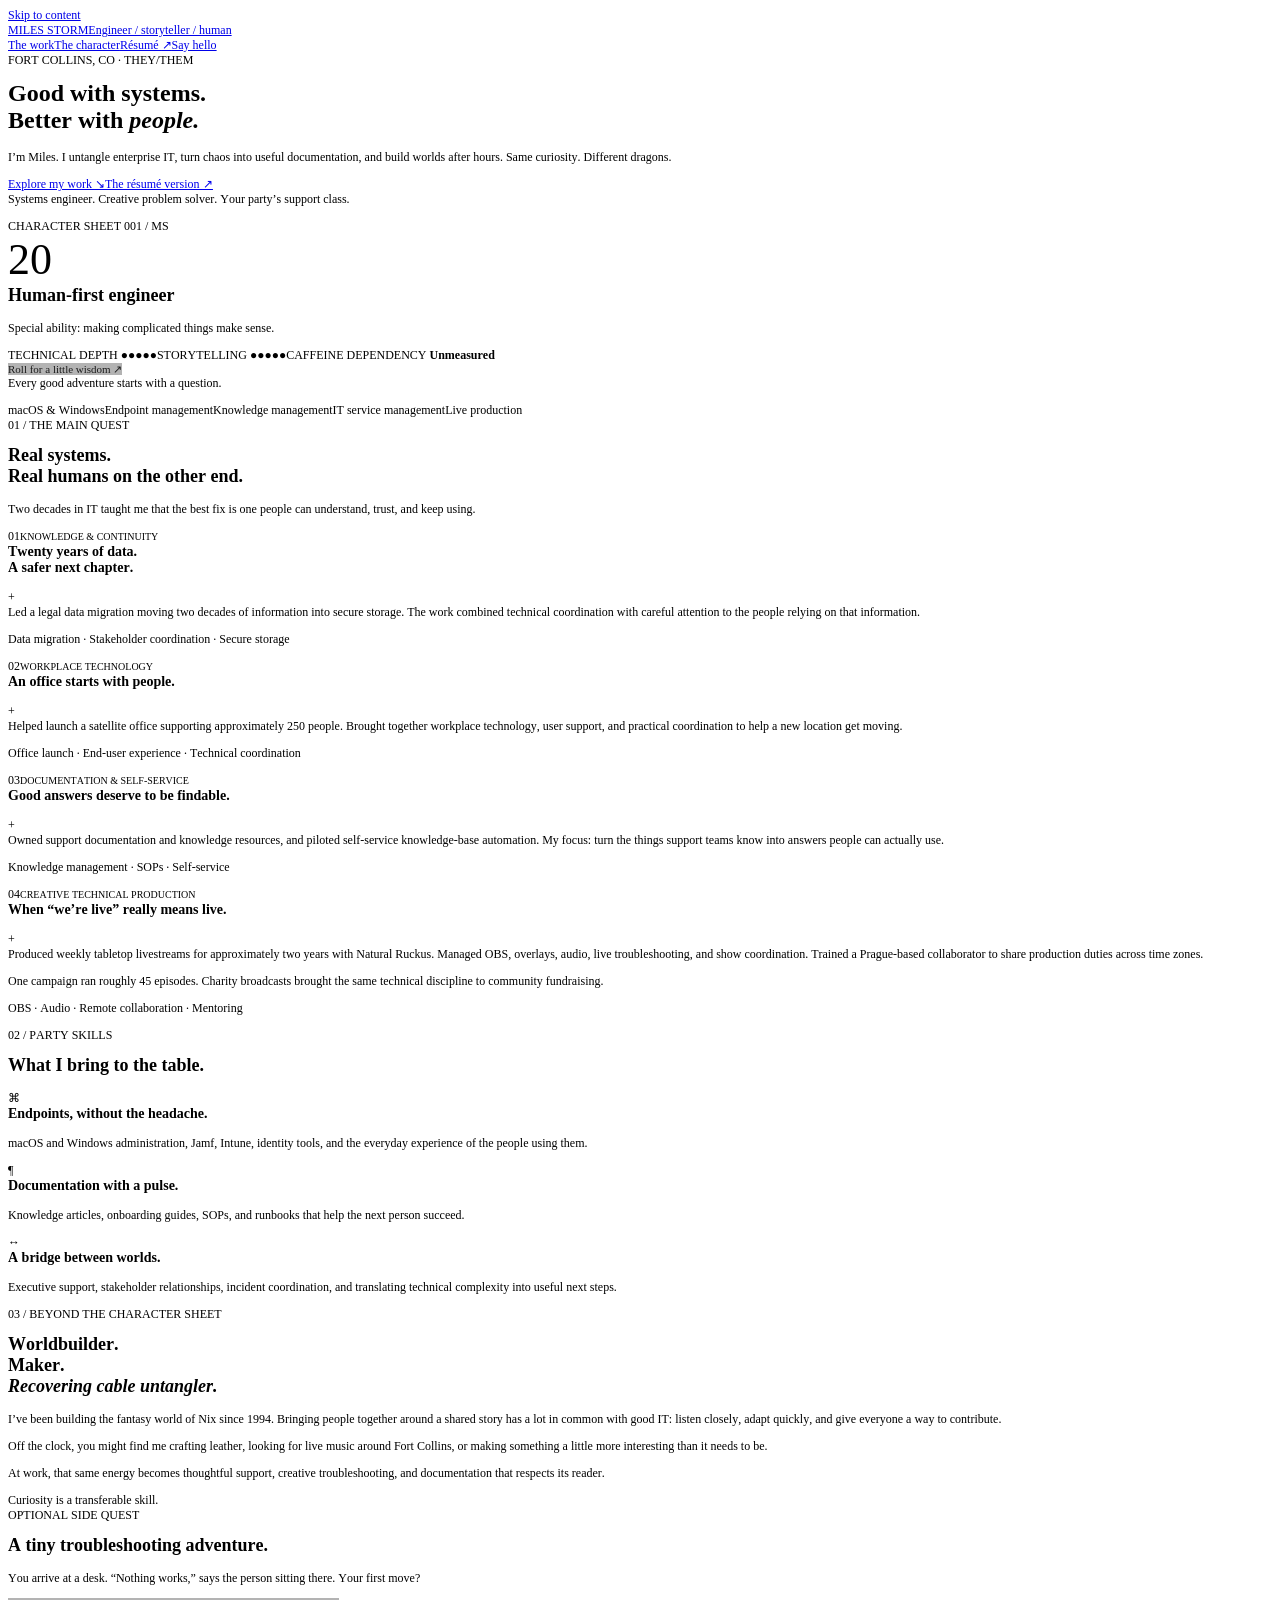
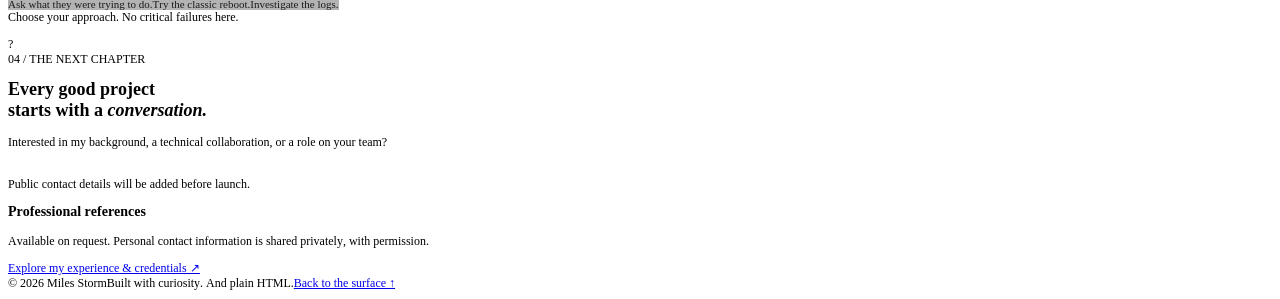
==== index.html @ 3aeb52d2 "Online Portfolio" ====
<!DOCTYPE html PUBLIC "-//W3C//DTD HTML 4.01//EN" "http://www.w3.org/TR/html4/strict.dtd">
<html>
<head>
  <meta http-equiv="Content-Type" content="text/html; charset=utf-8">
  <meta http-equiv="Content-Style-Type" content="text/css">
  <title></title>
  <meta name="Description" content="Miles Storm — systems engineer, storyteller, and people-first problem solver in Fort Collins, Colorado.">
  <meta name="Generator" content="Cocoa HTML Writer">
  <meta name="CocoaVersion" content="2685.7">
  <style type="text/css">
    p.p1 {margin: 0.0px 0.0px 0.0px 0.0px; font: 12.0px Times; color: #0000e9; -webkit-text-stroke: #0000e9}
    p.p2 {margin: 0.0px 0.0px 12.0px 0.0px; font: 12.0px Times; -webkit-text-stroke: #000000}
    p.p4 {margin: 0.0px 0.0px 0.0px 0.0px; font: 12.0px Times; -webkit-text-stroke: #000000}
    p.p5 {margin: 0.0px 0.0px 0.0px 0.0px; font: 44.0px Georgia; -webkit-text-stroke: #000000}
    p.p7 {margin: 0.0px 0.0px 0.0px 0.0px; font: 11.0px 'Helvetica Neue'; color: #000000; color: rgba(0, 0, 0, 0.85); -webkit-text-stroke: rgba(0, 0, 0, 0.85)}
    p.p8 {margin: 0.0px 0.0px 0.0px 0.0px; font: 10.0px Times; -webkit-text-stroke: #000000}
    p.p10 {margin: 0.0px 0.0px 0.0px 0.0px; font: 12.0px 'Lucida Grande'; -webkit-text-stroke: #000000}
    p.p11 {margin: 0.0px 0.0px 0.0px 0.0px; font: 12.0px 'Times New Roman'; -webkit-text-stroke: #000000}
    p.p12 {margin: 0.0px 0.0px 0.0px 0.0px; font: 12.0px Times; -webkit-text-stroke: #000000; min-height: 14.0px}
    span.s1 {text-decoration: underline ; font-kerning: none}
    span.s2 {font: 12.0px 'Songti SC'; text-decoration: underline ; font-kerning: none}
    span.s3 {font-kerning: none}
    span.s4 {font: 12.0px 'Lucida Grande'; text-decoration: underline ; font-kerning: none}
    span.s5 {font: 12.0px Times; text-decoration: underline ; font-kerning: none}
    span.s6 {font: 12.0px '.Times Fallback'; font-kerning: none}
    span.s7 {font-kerning: none; background-color: #b3b3b3}
    span.s8 {font: 12.0px Times; font-kerning: none}
    span.s9 {text-decoration: underline ; font-kerning: none; color: #0000e9; -webkit-text-stroke: 0px #0000e9}
    span.s10 {font: 12.0px 'Times New Roman'; text-decoration: underline ; font-kerning: none; color: #0000e9; -webkit-text-stroke: 0px #0000e9}
  </style>
</head>
<body>
<p class="p1"><span class="s1">Skip to content</span></p>
<p class="p1"><span class="s1">MILES STORMEngineer / storyteller / human</span></p>
<p class="p1"><span class="s1">The workThe character<a href="file:///Users/miles/Downloads/miles-storm-portfolio/resume.html">Résumé <span class="s2">↗</span></a>Say hello</span></p>
<p class="p2"><span class="s3">FORT COLLINS, CO · THEY/THEM</span></p>
<h1 style="margin: 0.0px 0.0px 16.1px 0.0px; font: 24.0px Times; -webkit-text-stroke: #000000"><span class="s3"><b>Good with systems.<br>
Better with </b><b><i>people.</i></b><b><i></i></b></span></h1>
<p class="p2"><span class="s3">I’m Miles. I untangle enterprise IT, turn chaos into useful documentation, and build worlds after hours. Same curiosity. Different dragons.</span></p>
<p class="p1"><span class="s1">Explore my work </span><span class="s4">↘<a href="file:///Users/miles/Downloads/miles-storm-portfolio/resume.html"><span class="s5">The résumé version </span><span class="s2">↗</span></a></span></p>
<p class="p2"><span class="s3">Systems engineer. Creative problem solver. Your party’s support class.</span></p>
<p class="p4"><span class="s3">CHARACTER SHEET 001 / MS</span></p>
<p class="p5"><span class="s3">20</span></p>
<h2 style="margin: 0.0px 0.0px 14.9px 0.0px; font: 18.0px Times; -webkit-text-stroke: #000000"><span class="s3"><b>Human-first engineer</b></span></h2>
<p class="p2"><span class="s3">Special ability: making complicated things make sense.</span></p>
<p class="p4"><span class="s3">TECHNICAL DEPTH </span><span class="s6"><b>●●●●●</b></span><span class="s3">STORYTELLING </span><span class="s6"><b>●●●●●</b></span><span class="s3">CAFFEINE DEPENDENCY <b>Unmeasured</b><b></b></span></p>
<p class="p7"><span class="s7">Roll for a little wisdom ↗</span></p>
<p class="p2"><span class="s3">Every good adventure starts with a question.</span></p>
<p class="p4"><span class="s3">macOS &amp; WindowsEndpoint managementKnowledge managementIT service managementLive production</span></p>
<p class="p2"><span class="s3">01 / THE MAIN QUEST</span></p>
<h2 style="margin: 0.0px 0.0px 14.9px 0.0px; font: 18.0px Times; -webkit-text-stroke: #000000"><span class="s3"><b>Real systems.<br>
Real humans on the other end.</b></span></h2>
<p class="p2"><span class="s3">Two decades in IT taught me that the best fix is one people can understand, trust, and keep using.</span></p>
<p class="p8"><span class="s8">01</span><span class="s3">KNOWLEDGE &amp; CONTINUITY</span></p>
<h3 style="margin: 0.0px 0.0px 14.0px 0.0px; font: 14.0px Times; -webkit-text-stroke: #000000"><span class="s3"><b>Twenty years of data.<br>
A safer next chapter.</b></span></h3>
<p class="p4"><span class="s3">+</span></p>
<p class="p2"><span class="s3">Led a legal data migration moving two decades of information into secure storage. The work combined technical coordination with careful attention to the people relying on that information.</span></p>
<p class="p2"><span class="s3">Data migration · Stakeholder coordination · Secure storage</span></p>
<p class="p8"><span class="s8">02</span><span class="s3">WORKPLACE TECHNOLOGY</span></p>
<h3 style="margin: 0.0px 0.0px 14.0px 0.0px; font: 14.0px Times; -webkit-text-stroke: #000000"><span class="s3"><b>An office starts with people.</b></span></h3>
<p class="p4"><span class="s3">+</span></p>
<p class="p2"><span class="s3">Helped launch a satellite office supporting approximately 250 people. Brought together workplace technology, user support, and practical coordination to help a new location get moving.</span></p>
<p class="p2"><span class="s3">Office launch · End-user experience · Technical coordination</span></p>
<p class="p8"><span class="s8">03</span><span class="s3">DOCUMENTATION &amp; SELF-SERVICE</span></p>
<h3 style="margin: 0.0px 0.0px 14.0px 0.0px; font: 14.0px Times; -webkit-text-stroke: #000000"><span class="s3"><b>Good answers deserve to be findable.</b></span></h3>
<p class="p4"><span class="s3">+</span></p>
<p class="p2"><span class="s3">Owned support documentation and knowledge resources, and piloted self-service knowledge-base automation. My focus: turn the things support teams know into answers people can actually use.</span></p>
<p class="p2"><span class="s3">Knowledge management · SOPs · Self-service</span></p>
<p class="p8"><span class="s8">04</span><span class="s3">CREATIVE TECHNICAL PRODUCTION</span></p>
<h3 style="margin: 0.0px 0.0px 14.0px 0.0px; font: 14.0px Times; -webkit-text-stroke: #000000"><span class="s3"><b>When “we’re live” really means live.</b></span></h3>
<p class="p4"><span class="s3">+</span></p>
<p class="p2"><span class="s3">Produced weekly tabletop livestreams for approximately two years with Natural Ruckus. Managed OBS, overlays, audio, live troubleshooting, and show coordination. Trained a Prague-based collaborator to share production duties across time zones.</span></p>
<p class="p2"><span class="s3">One campaign ran roughly 45 episodes. Charity broadcasts brought the same technical discipline to community fundraising.</span></p>
<p class="p2"><span class="s3">OBS · Audio · Remote collaboration · Mentoring</span></p>
<p class="p2"><span class="s3">02 / PARTY SKILLS</span></p>
<h2 style="margin: 0.0px 0.0px 14.9px 0.0px; font: 18.0px Times; -webkit-text-stroke: #000000"><span class="s3"><b>What I bring to the table.</b></span></h2>
<p class="p10"><span class="s3">⌘</span></p>
<h3 style="margin: 0.0px 0.0px 14.0px 0.0px; font: 14.0px Times; -webkit-text-stroke: #000000"><span class="s3"><b>Endpoints, without the headache.</b></span></h3>
<p class="p2"><span class="s3">macOS and Windows administration, Jamf, Intune, identity tools, and the everyday experience of the people using them.</span></p>
<p class="p4"><span class="s3">¶</span></p>
<h3 style="margin: 0.0px 0.0px 14.0px 0.0px; font: 14.0px Times; -webkit-text-stroke: #000000"><span class="s3"><b>Documentation with a pulse.</b></span></h3>
<p class="p2"><span class="s3">Knowledge articles, onboarding guides, SOPs, and runbooks that help the next person succeed.</span></p>
<p class="p11"><span class="s3">↔</span></p>
<h3 style="margin: 0.0px 0.0px 14.0px 0.0px; font: 14.0px Times; -webkit-text-stroke: #000000"><span class="s3"><b>A bridge between worlds.</b></span></h3>
<p class="p2"><span class="s3">Executive support, stakeholder relationships, incident coordination, and translating technical complexity into useful next steps.</span></p>
<p class="p2"><span class="s3">03 / BEYOND THE CHARACTER SHEET</span></p>
<h2 style="margin: 0.0px 0.0px 14.9px 0.0px; font: 18.0px Times; -webkit-text-stroke: #000000"><span class="s3"><b>Worldbuilder.<br>
Maker.<br>
</b><b><i>Recovering cable untangler.</i></b><b><i></i></b></span></h2>
<p class="p2"><span class="s3">I’ve been building the fantasy world of Nix since 1994. Bringing people together around a shared story has a lot in common with good IT: listen closely, adapt quickly, and give everyone a way to contribute.</span></p>
<p class="p2"><span class="s3">Off the clock, you might find me crafting leather, looking for live music around Fort Collins, or making something a little more interesting than it needs to be.</span></p>
<p class="p2"><span class="s3">At work, that same energy becomes thoughtful support, creative troubleshooting, and documentation that respects its reader.</span></p>
<p class="p4"><span class="s3">Curiosity is a transferable skill.</span></p>
<p class="p2"><span class="s3">OPTIONAL SIDE QUEST</span></p>
<h2 style="margin: 0.0px 0.0px 14.9px 0.0px; font: 18.0px Times; -webkit-text-stroke: #000000"><span class="s3"><b>A tiny troubleshooting adventure.</b></span></h2>
<p class="p2"><span class="s3">You arrive at a desk. “Nothing works,” says the person sitting there. Your first move?</span></p>
<p class="p7"><span class="s7">Ask what they were trying to do.Try the classic reboot.Investigate the logs.</span></p>
<p class="p2"><span class="s3">Choose your approach. No critical failures here.</span></p>
<p class="p4"><span class="s3">?</span></p>
<p class="p2"><span class="s3">04 / THE NEXT CHAPTER</span></p>
<h2 style="margin: 0.0px 0.0px 14.9px 0.0px; font: 18.0px Times; -webkit-text-stroke: #000000"><span class="s3"><b>Every good project<br>
starts with a </b><b><i>conversation.</i></b><b><i></i></b></span></h2>
<p class="p2"><span class="s3">Interested in my background, a technical collaboration, or a role on your team?</span></p>
<p class="p12"><span class="s3"></span><br></p>
<p class="p2"><span class="s3">Public contact details will be added before launch.</span></p>
<h3 style="margin: 0.0px 0.0px 14.0px 0.0px; font: 14.0px Times; -webkit-text-stroke: #000000"><span class="s3"><b>Professional references</b></span></h3>
<p class="p2"><span class="s3">Available on request. Personal contact information is shared privately, with permission.</span></p>
<p class="p1"><span class="s1"><a href="file:///Users/miles/Downloads/miles-storm-portfolio/resume.html">Explore my experience &amp; credentials <span class="s2">↗</span></a></span></p>
<p class="p4"><span class="s3">© 2026 Miles StormBuilt with curiosity. And plain HTML.</span><span class="s9">Back to the surface </span><span class="s10">↑</span></p>
</body>
</html>
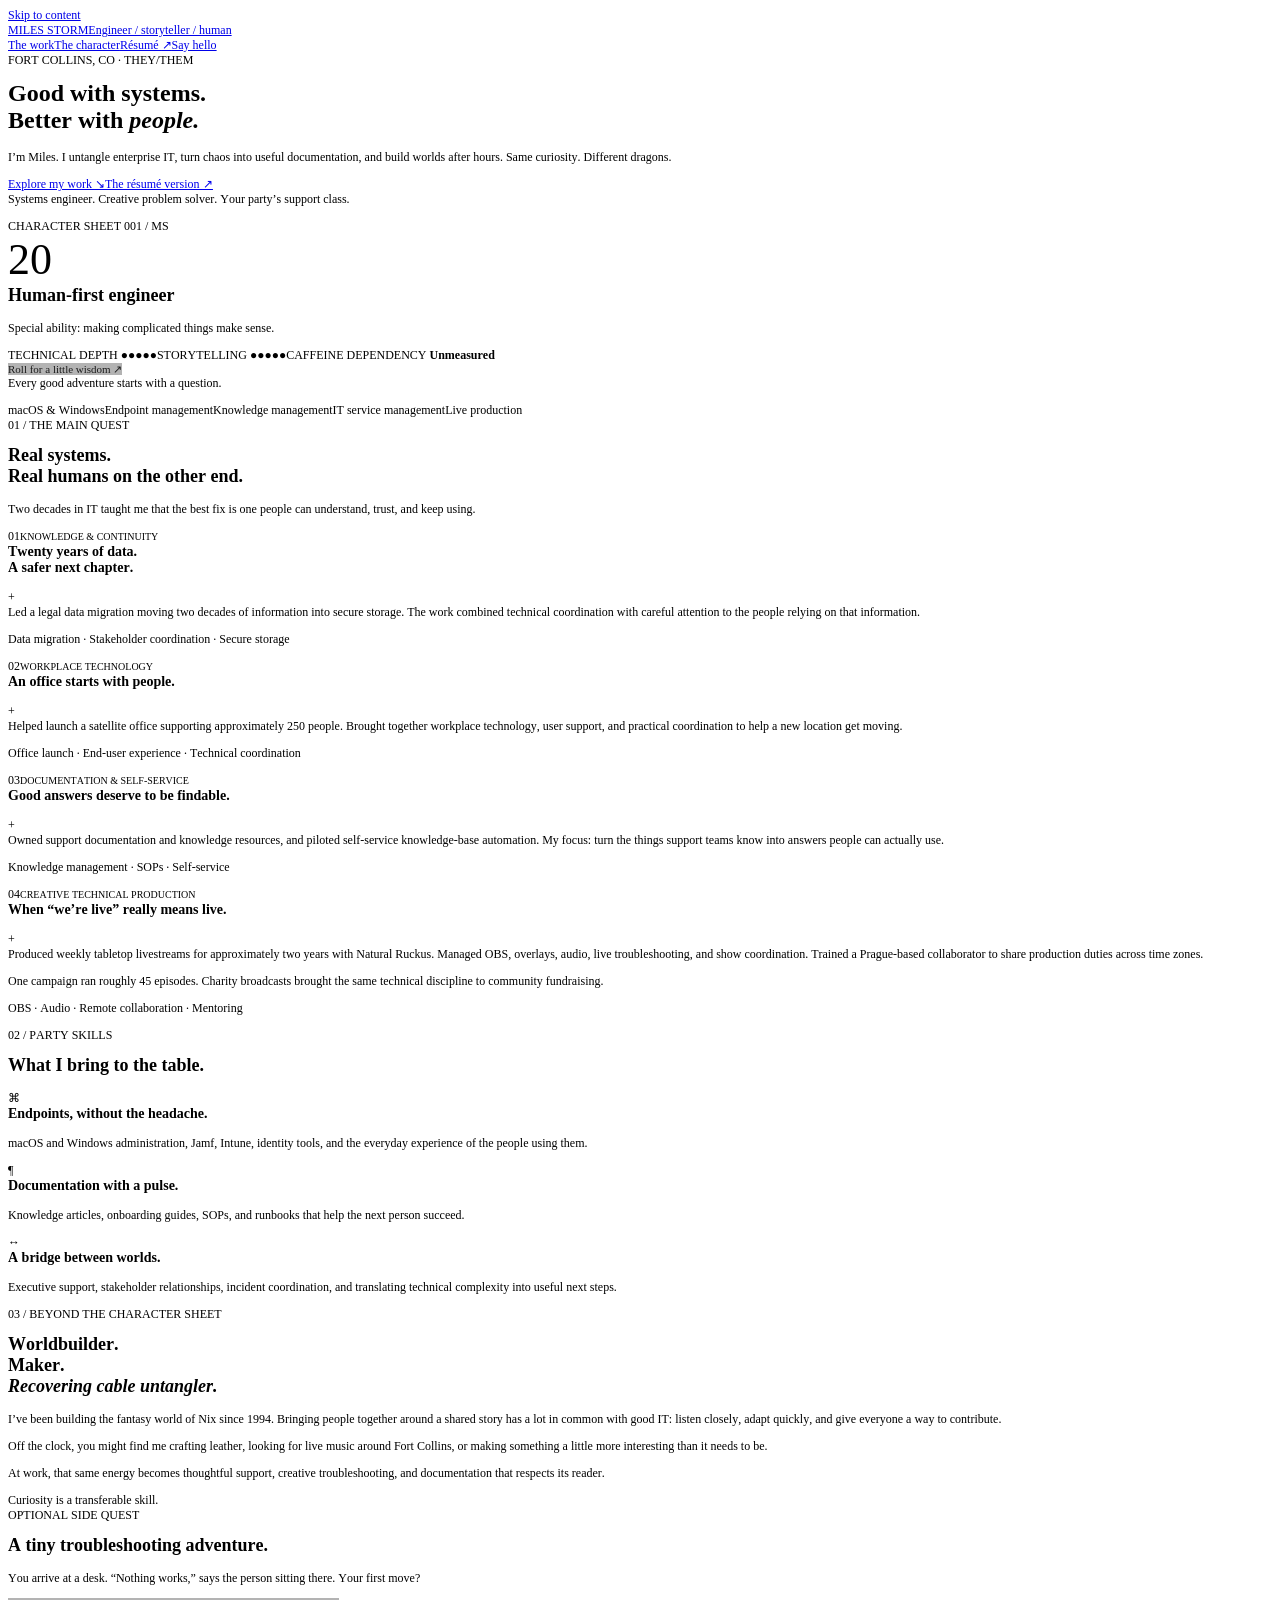
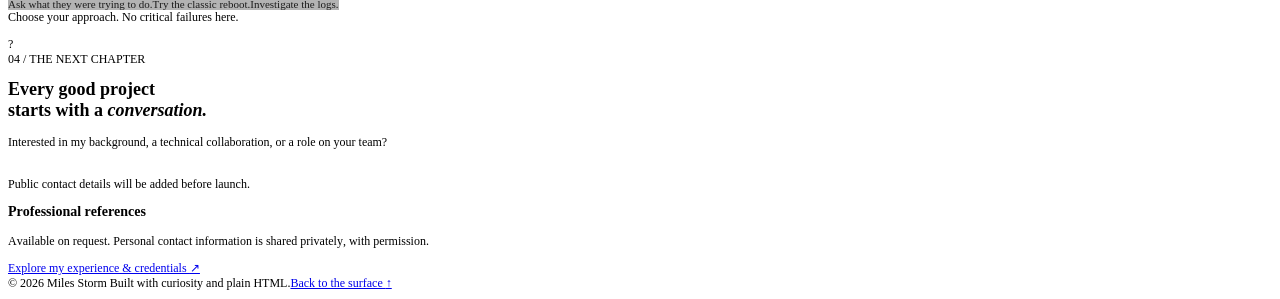
==== commit 99dd07e2: "Fix grammar in footer text of index.html" ====
--- a/index.html
+++ b/index.html
@@ -107,6 +107,6 @@
 <h3 style="margin: 0.0px 0.0px 14.0px 0.0px; font: 14.0px Times; -webkit-text-stroke: #000000"><span class="s3"><b>Professional references</b></span></h3>
 <p class="p2"><span class="s3">Available on request. Personal contact information is shared privately, with permission.</span></p>
 <p class="p1"><span class="s1"><a href="file:///Users/miles/Downloads/miles-storm-portfolio/resume.html">Explore my experience &amp; credentials <span class="s2">↗</span></a></span></p>
-<p class="p4"><span class="s3">© 2026 Miles StormBuilt with curiosity. And plain HTML.</span><span class="s9">Back to the surface </span><span class="s10">↑</span></p>
+<p class="p4"><span class="s3">© 2026 Miles Storm Built with curiosity and plain HTML.</span><span class="s9">Back to the surface </span><span class="s10">↑</span></p>
 </body>
 </html>
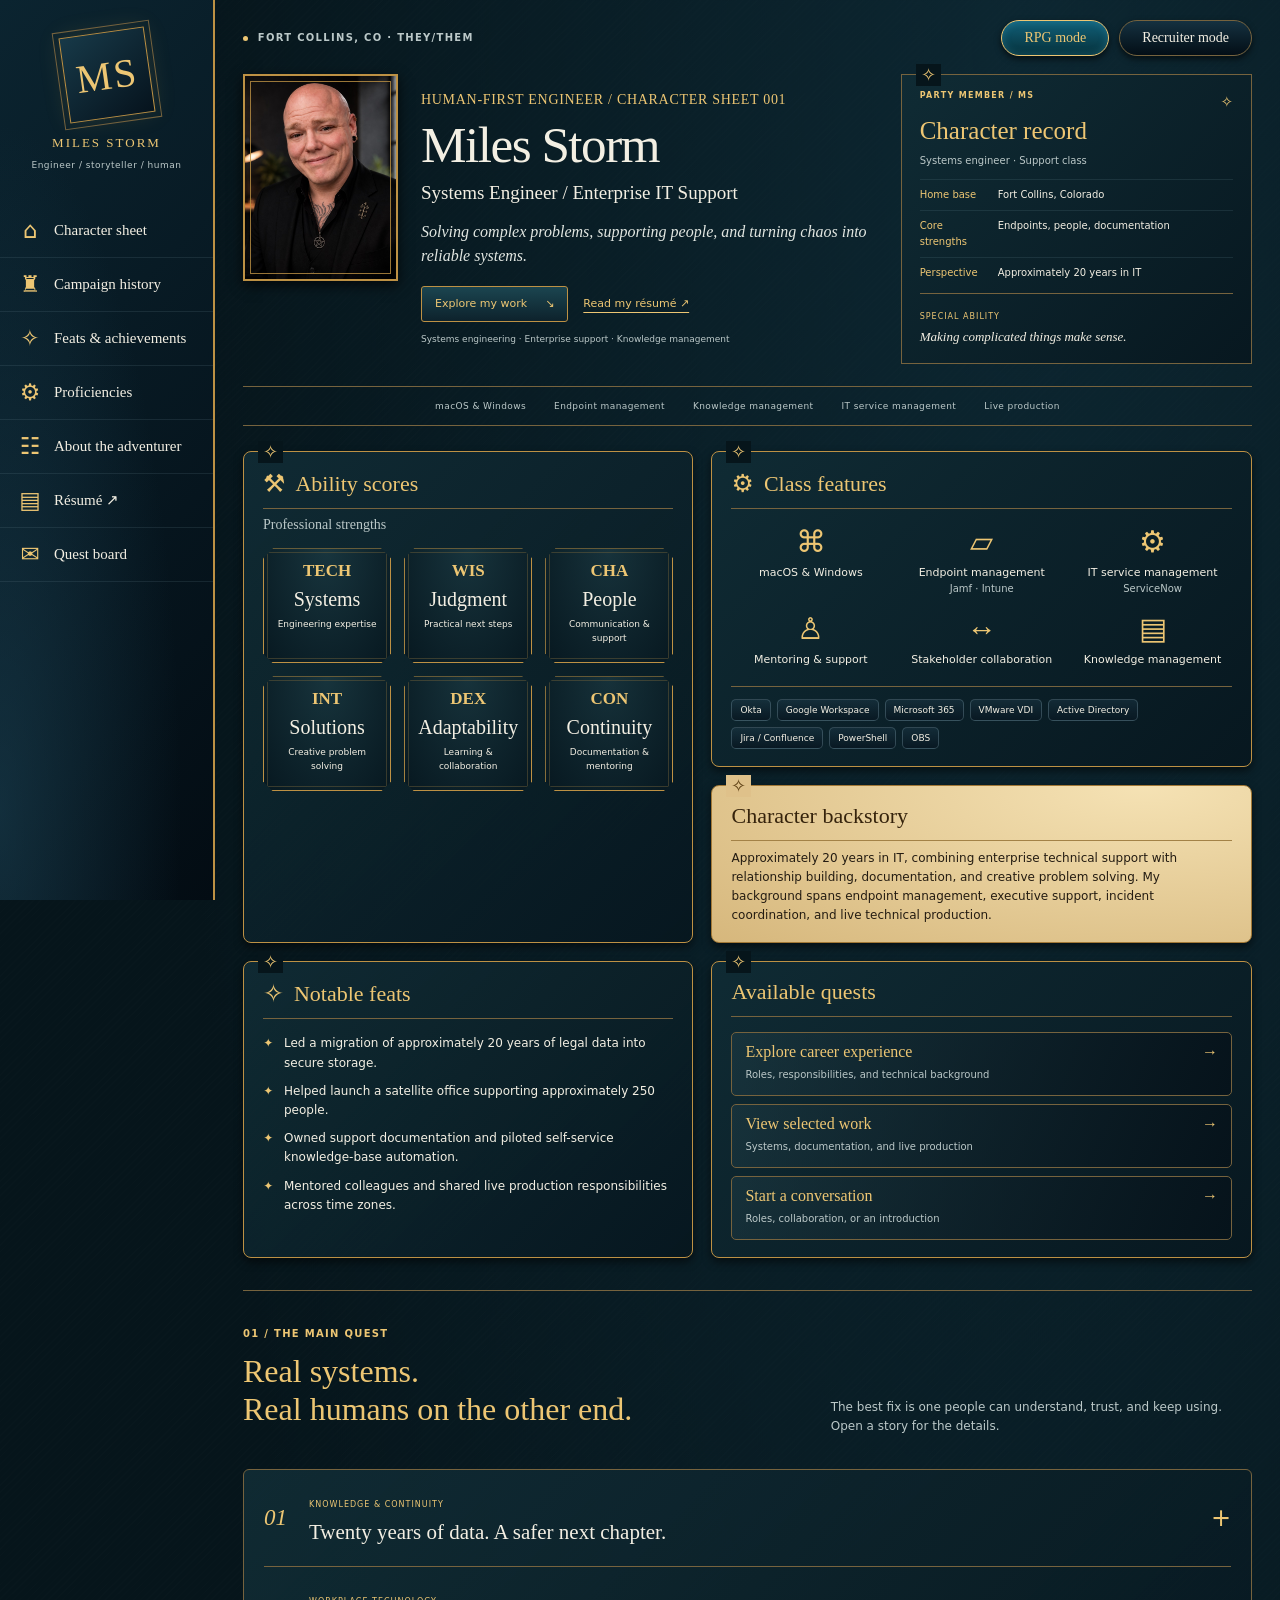
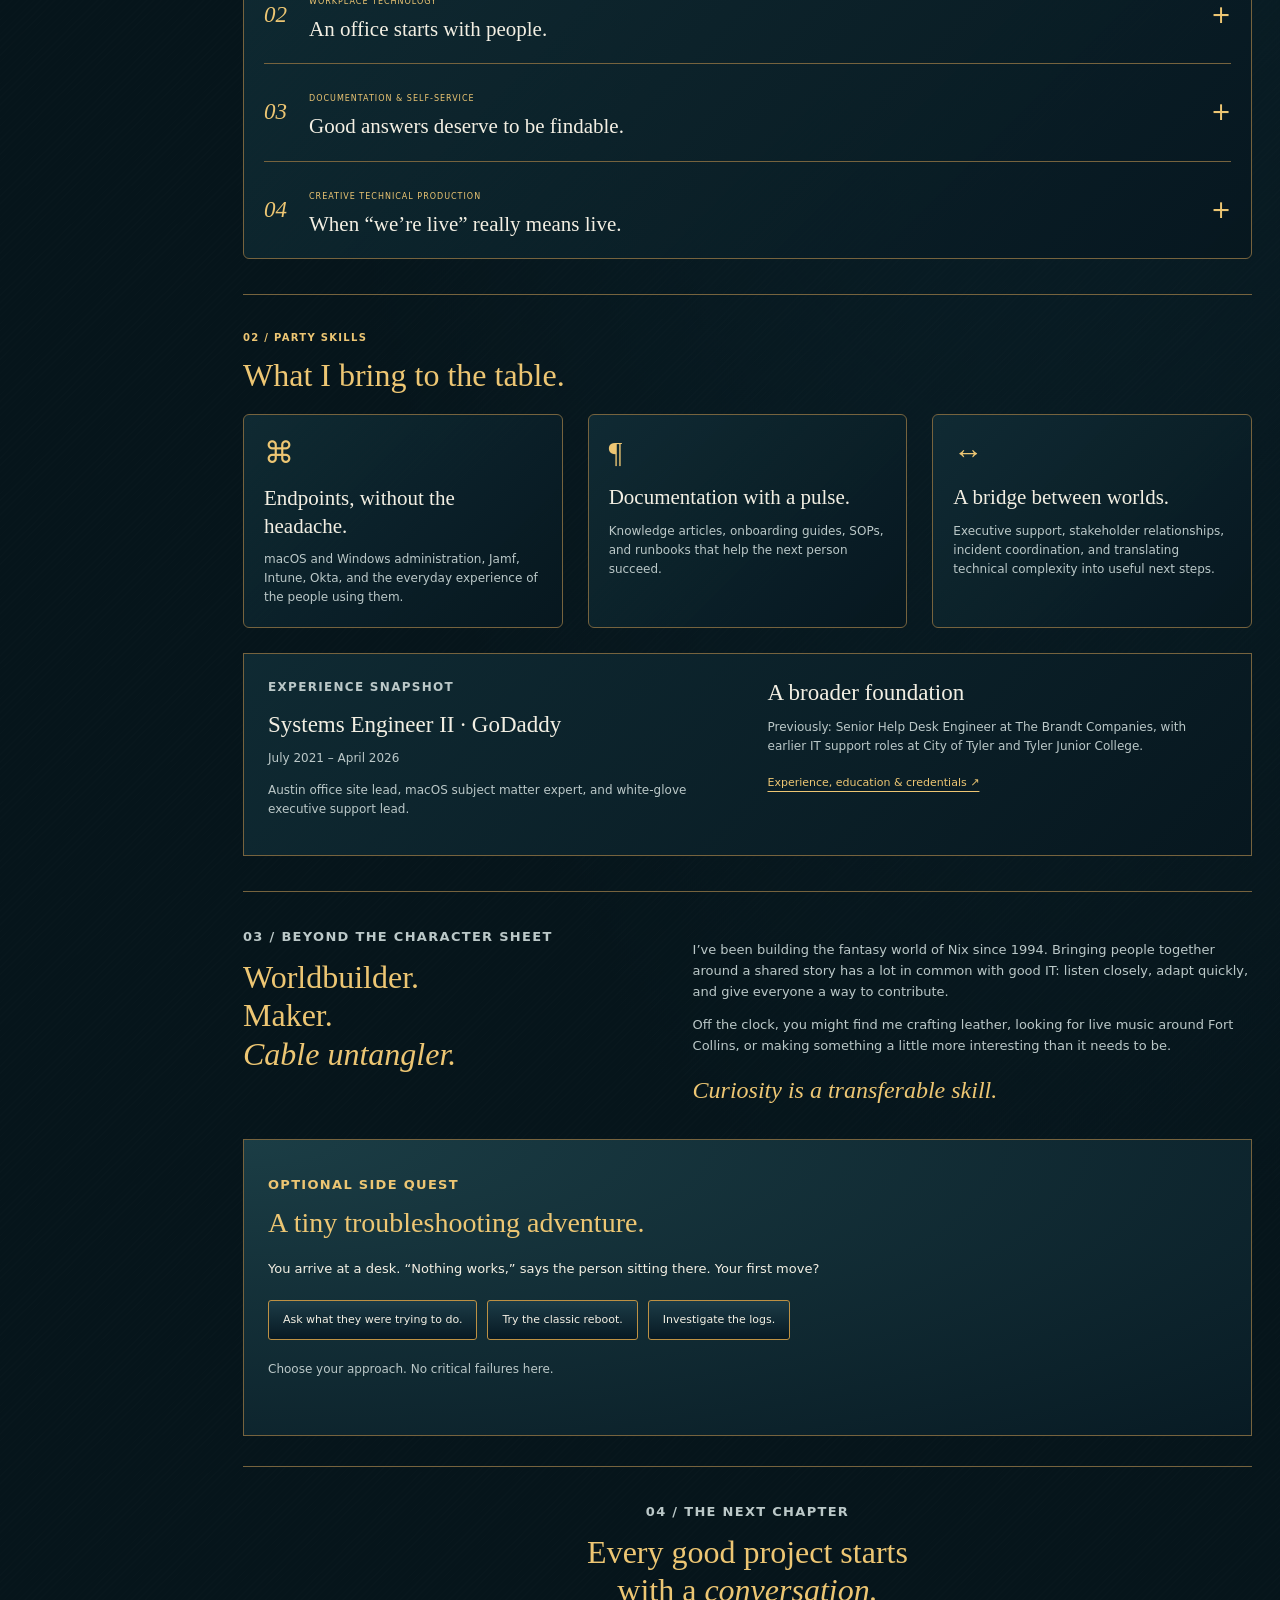
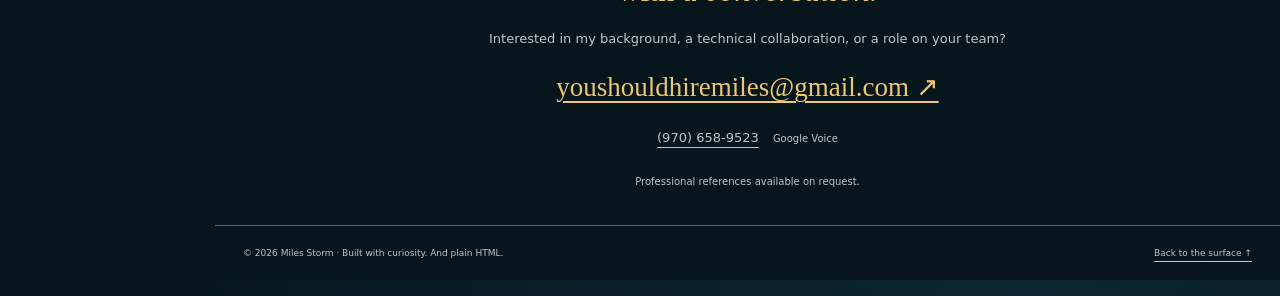
==== commit 8291bbc7: "Update index.html" ====
--- a/index.html
+++ b/index.html
@@ -1,112 +1,10 @@
-<!DOCTYPE html PUBLIC "-//W3C//DTD HTML 4.01//EN" "http://www.w3.org/TR/html4/strict.dtd">
-<html>
-<head>
-  <meta http-equiv="Content-Type" content="text/html; charset=utf-8">
-  <meta http-equiv="Content-Style-Type" content="text/css">
-  <title></title>
-  <meta name="Description" content="Miles Storm — systems engineer, storyteller, and people-first problem solver in Fort Collins, Colorado.">
-  <meta name="Generator" content="Cocoa HTML Writer">
-  <meta name="CocoaVersion" content="2685.7">
-  <style type="text/css">
-    p.p1 {margin: 0.0px 0.0px 0.0px 0.0px; font: 12.0px Times; color: #0000e9; -webkit-text-stroke: #0000e9}
-    p.p2 {margin: 0.0px 0.0px 12.0px 0.0px; font: 12.0px Times; -webkit-text-stroke: #000000}
-    p.p4 {margin: 0.0px 0.0px 0.0px 0.0px; font: 12.0px Times; -webkit-text-stroke: #000000}
-    p.p5 {margin: 0.0px 0.0px 0.0px 0.0px; font: 44.0px Georgia; -webkit-text-stroke: #000000}
-    p.p7 {margin: 0.0px 0.0px 0.0px 0.0px; font: 11.0px 'Helvetica Neue'; color: #000000; color: rgba(0, 0, 0, 0.85); -webkit-text-stroke: rgba(0, 0, 0, 0.85)}
-    p.p8 {margin: 0.0px 0.0px 0.0px 0.0px; font: 10.0px Times; -webkit-text-stroke: #000000}
-    p.p10 {margin: 0.0px 0.0px 0.0px 0.0px; font: 12.0px 'Lucida Grande'; -webkit-text-stroke: #000000}
-    p.p11 {margin: 0.0px 0.0px 0.0px 0.0px; font: 12.0px 'Times New Roman'; -webkit-text-stroke: #000000}
-    p.p12 {margin: 0.0px 0.0px 0.0px 0.0px; font: 12.0px Times; -webkit-text-stroke: #000000; min-height: 14.0px}
-    span.s1 {text-decoration: underline ; font-kerning: none}
-    span.s2 {font: 12.0px 'Songti SC'; text-decoration: underline ; font-kerning: none}
-    span.s3 {font-kerning: none}
-    span.s4 {font: 12.0px 'Lucida Grande'; text-decoration: underline ; font-kerning: none}
-    span.s5 {font: 12.0px Times; text-decoration: underline ; font-kerning: none}
-    span.s6 {font: 12.0px '.Times Fallback'; font-kerning: none}
-    span.s7 {font-kerning: none; background-color: #b3b3b3}
-    span.s8 {font: 12.0px Times; font-kerning: none}
-    span.s9 {text-decoration: underline ; font-kerning: none; color: #0000e9; -webkit-text-stroke: 0px #0000e9}
-    span.s10 {font: 12.0px 'Times New Roman'; text-decoration: underline ; font-kerning: none; color: #0000e9; -webkit-text-stroke: 0px #0000e9}
-  </style>
-</head>
-<body>
-<p class="p1"><span class="s1">Skip to content</span></p>
-<p class="p1"><span class="s1">MILES STORMEngineer / storyteller / human</span></p>
-<p class="p1"><span class="s1">The workThe character<a href="file:///Users/miles/Downloads/miles-storm-portfolio/resume.html">Résumé <span class="s2">↗</span></a>Say hello</span></p>
-<p class="p2"><span class="s3">FORT COLLINS, CO · THEY/THEM</span></p>
-<h1 style="margin: 0.0px 0.0px 16.1px 0.0px; font: 24.0px Times; -webkit-text-stroke: #000000"><span class="s3"><b>Good with systems.<br>
-Better with </b><b><i>people.</i></b><b><i></i></b></span></h1>
-<p class="p2"><span class="s3">I’m Miles. I untangle enterprise IT, turn chaos into useful documentation, and build worlds after hours. Same curiosity. Different dragons.</span></p>
-<p class="p1"><span class="s1">Explore my work </span><span class="s4">↘<a href="file:///Users/miles/Downloads/miles-storm-portfolio/resume.html"><span class="s5">The résumé version </span><span class="s2">↗</span></a></span></p>
-<p class="p2"><span class="s3">Systems engineer. Creative problem solver. Your party’s support class.</span></p>
-<p class="p4"><span class="s3">CHARACTER SHEET 001 / MS</span></p>
-<p class="p5"><span class="s3">20</span></p>
-<h2 style="margin: 0.0px 0.0px 14.9px 0.0px; font: 18.0px Times; -webkit-text-stroke: #000000"><span class="s3"><b>Human-first engineer</b></span></h2>
-<p class="p2"><span class="s3">Special ability: making complicated things make sense.</span></p>
-<p class="p4"><span class="s3">TECHNICAL DEPTH </span><span class="s6"><b>●●●●●</b></span><span class="s3">STORYTELLING </span><span class="s6"><b>●●●●●</b></span><span class="s3">CAFFEINE DEPENDENCY <b>Unmeasured</b><b></b></span></p>
-<p class="p7"><span class="s7">Roll for a little wisdom ↗</span></p>
-<p class="p2"><span class="s3">Every good adventure starts with a question.</span></p>
-<p class="p4"><span class="s3">macOS &amp; WindowsEndpoint managementKnowledge managementIT service managementLive production</span></p>
-<p class="p2"><span class="s3">01 / THE MAIN QUEST</span></p>
-<h2 style="margin: 0.0px 0.0px 14.9px 0.0px; font: 18.0px Times; -webkit-text-stroke: #000000"><span class="s3"><b>Real systems.<br>
-Real humans on the other end.</b></span></h2>
-<p class="p2"><span class="s3">Two decades in IT taught me that the best fix is one people can understand, trust, and keep using.</span></p>
-<p class="p8"><span class="s8">01</span><span class="s3">KNOWLEDGE &amp; CONTINUITY</span></p>
-<h3 style="margin: 0.0px 0.0px 14.0px 0.0px; font: 14.0px Times; -webkit-text-stroke: #000000"><span class="s3"><b>Twenty years of data.<br>
-A safer next chapter.</b></span></h3>
-<p class="p4"><span class="s3">+</span></p>
-<p class="p2"><span class="s3">Led a legal data migration moving two decades of information into secure storage. The work combined technical coordination with careful attention to the people relying on that information.</span></p>
-<p class="p2"><span class="s3">Data migration · Stakeholder coordination · Secure storage</span></p>
-<p class="p8"><span class="s8">02</span><span class="s3">WORKPLACE TECHNOLOGY</span></p>
-<h3 style="margin: 0.0px 0.0px 14.0px 0.0px; font: 14.0px Times; -webkit-text-stroke: #000000"><span class="s3"><b>An office starts with people.</b></span></h3>
-<p class="p4"><span class="s3">+</span></p>
-<p class="p2"><span class="s3">Helped launch a satellite office supporting approximately 250 people. Brought together workplace technology, user support, and practical coordination to help a new location get moving.</span></p>
-<p class="p2"><span class="s3">Office launch · End-user experience · Technical coordination</span></p>
-<p class="p8"><span class="s8">03</span><span class="s3">DOCUMENTATION &amp; SELF-SERVICE</span></p>
-<h3 style="margin: 0.0px 0.0px 14.0px 0.0px; font: 14.0px Times; -webkit-text-stroke: #000000"><span class="s3"><b>Good answers deserve to be findable.</b></span></h3>
-<p class="p4"><span class="s3">+</span></p>
-<p class="p2"><span class="s3">Owned support documentation and knowledge resources, and piloted self-service knowledge-base automation. My focus: turn the things support teams know into answers people can actually use.</span></p>
-<p class="p2"><span class="s3">Knowledge management · SOPs · Self-service</span></p>
-<p class="p8"><span class="s8">04</span><span class="s3">CREATIVE TECHNICAL PRODUCTION</span></p>
-<h3 style="margin: 0.0px 0.0px 14.0px 0.0px; font: 14.0px Times; -webkit-text-stroke: #000000"><span class="s3"><b>When “we’re live” really means live.</b></span></h3>
-<p class="p4"><span class="s3">+</span></p>
-<p class="p2"><span class="s3">Produced weekly tabletop livestreams for approximately two years with Natural Ruckus. Managed OBS, overlays, audio, live troubleshooting, and show coordination. Trained a Prague-based collaborator to share production duties across time zones.</span></p>
-<p class="p2"><span class="s3">One campaign ran roughly 45 episodes. Charity broadcasts brought the same technical discipline to community fundraising.</span></p>
-<p class="p2"><span class="s3">OBS · Audio · Remote collaboration · Mentoring</span></p>
-<p class="p2"><span class="s3">02 / PARTY SKILLS</span></p>
-<h2 style="margin: 0.0px 0.0px 14.9px 0.0px; font: 18.0px Times; -webkit-text-stroke: #000000"><span class="s3"><b>What I bring to the table.</b></span></h2>
-<p class="p10"><span class="s3">⌘</span></p>
-<h3 style="margin: 0.0px 0.0px 14.0px 0.0px; font: 14.0px Times; -webkit-text-stroke: #000000"><span class="s3"><b>Endpoints, without the headache.</b></span></h3>
-<p class="p2"><span class="s3">macOS and Windows administration, Jamf, Intune, identity tools, and the everyday experience of the people using them.</span></p>
-<p class="p4"><span class="s3">¶</span></p>
-<h3 style="margin: 0.0px 0.0px 14.0px 0.0px; font: 14.0px Times; -webkit-text-stroke: #000000"><span class="s3"><b>Documentation with a pulse.</b></span></h3>
-<p class="p2"><span class="s3">Knowledge articles, onboarding guides, SOPs, and runbooks that help the next person succeed.</span></p>
-<p class="p11"><span class="s3">↔</span></p>
-<h3 style="margin: 0.0px 0.0px 14.0px 0.0px; font: 14.0px Times; -webkit-text-stroke: #000000"><span class="s3"><b>A bridge between worlds.</b></span></h3>
-<p class="p2"><span class="s3">Executive support, stakeholder relationships, incident coordination, and translating technical complexity into useful next steps.</span></p>
-<p class="p2"><span class="s3">03 / BEYOND THE CHARACTER SHEET</span></p>
-<h2 style="margin: 0.0px 0.0px 14.9px 0.0px; font: 18.0px Times; -webkit-text-stroke: #000000"><span class="s3"><b>Worldbuilder.<br>
-Maker.<br>
-</b><b><i>Recovering cable untangler.</i></b><b><i></i></b></span></h2>
-<p class="p2"><span class="s3">I’ve been building the fantasy world of Nix since 1994. Bringing people together around a shared story has a lot in common with good IT: listen closely, adapt quickly, and give everyone a way to contribute.</span></p>
-<p class="p2"><span class="s3">Off the clock, you might find me crafting leather, looking for live music around Fort Collins, or making something a little more interesting than it needs to be.</span></p>
-<p class="p2"><span class="s3">At work, that same energy becomes thoughtful support, creative troubleshooting, and documentation that respects its reader.</span></p>
-<p class="p4"><span class="s3">Curiosity is a transferable skill.</span></p>
-<p class="p2"><span class="s3">OPTIONAL SIDE QUEST</span></p>
-<h2 style="margin: 0.0px 0.0px 14.9px 0.0px; font: 18.0px Times; -webkit-text-stroke: #000000"><span class="s3"><b>A tiny troubleshooting adventure.</b></span></h2>
-<p class="p2"><span class="s3">You arrive at a desk. “Nothing works,” says the person sitting there. Your first move?</span></p>
-<p class="p7"><span class="s7">Ask what they were trying to do.Try the classic reboot.Investigate the logs.</span></p>
-<p class="p2"><span class="s3">Choose your approach. No critical failures here.</span></p>
-<p class="p4"><span class="s3">?</span></p>
-<p class="p2"><span class="s3">04 / THE NEXT CHAPTER</span></p>
-<h2 style="margin: 0.0px 0.0px 14.9px 0.0px; font: 18.0px Times; -webkit-text-stroke: #000000"><span class="s3"><b>Every good project<br>
-starts with a </b><b><i>conversation.</i></b><b><i></i></b></span></h2>
-<p class="p2"><span class="s3">Interested in my background, a technical collaboration, or a role on your team?</span></p>
-<p class="p12"><span class="s3"></span><br></p>
-<p class="p2"><span class="s3">Public contact details will be added before launch.</span></p>
-<h3 style="margin: 0.0px 0.0px 14.0px 0.0px; font: 14.0px Times; -webkit-text-stroke: #000000"><span class="s3"><b>Professional references</b></span></h3>
-<p class="p2"><span class="s3">Available on request. Personal contact information is shared privately, with permission.</span></p>
-<p class="p1"><span class="s1"><a href="file:///Users/miles/Downloads/miles-storm-portfolio/resume.html">Explore my experience &amp; credentials <span class="s2">↗</span></a></span></p>
-<p class="p4"><span class="s3">© 2026 Miles Storm Built with curiosity and plain HTML.</span><span class="s9">Back to the surface </span><span class="s10">↑</span></p>
-</body>
-</html>
+<!doctype html>
+<html lang="en" data-mode="character"><head><meta charset="utf-8"><meta name="viewport" content="width=device-width, initial-scale=1"><meta name="description" content="Miles Storm — systems engineer, knowledge builder, and people-first problem solver in Fort Collins, Colorado."><meta name="theme-color" content="#142c29"><title>Miles Storm | Systems Engineer & Storyteller</title><link rel="stylesheet" href="style.css"><script src="script.js" defer></script></head>
+<body><a class="skip" href="#main">Skip to content</a><header><a class="brand" href="#top"><span class="seal" aria-hidden="true">MS</span><span>MILES STORM<small>Engineer / storyteller / human</small></span></a><button class="menu" aria-expanded="false" aria-controls="navigation" hidden>Menu</button><nav id="navigation" aria-label="Main navigation"><a href="#top"><span aria-hidden="true">⌂</span><span class="mode-character">Character sheet</span><span class="mode-recruiter">Overview</span></a><a href="#experience"><span aria-hidden="true">♜</span><span class="mode-character">Campaign history</span><span class="mode-recruiter">Experience</span></a><a href="#work"><span aria-hidden="true">✧</span><span class="mode-character">Feats & achievements</span><span class="mode-recruiter">Selected work</span></a><a href="#skills"><span aria-hidden="true">⚙</span><span class="mode-character">Proficiencies</span><span class="mode-recruiter">Technical skills</span></a><a href="#about"><span aria-hidden="true">☷</span><span class="mode-character">About the adventurer</span><span class="mode-recruiter">About me</span></a><a href="resume.html"><span aria-hidden="true">▤</span>Résumé ↗</a><a href="#contact"><span aria-hidden="true">✉</span><span class="mode-character">Quest board</span><span class="mode-recruiter">Contact</span></a></nav></header>
+<main id="main"><section class="hero" id="top"><div class="mode-bar"><span class="eyebrow"><span class="status"></span> FORT COLLINS, CO · THEY/THEM</span><div class="mode-controls" role="group" aria-label="Portfolio view" hidden><button data-view="character" aria-pressed="true">RPG mode</button><button data-view="recruiter" aria-pressed="false">Recruiter mode</button></div></div><div class="hero-grid"><div class="identity-art portrait"><img src="assets/miles-storm-headshot.jpg" width="800" height="800" alt="Miles Storm" fetchpriority="high" decoding="async"></div><div class="hero-copy"><p class="eyebrow mode-character">HUMAN-FIRST ENGINEER / CHARACTER SHEET 001</p><p class="eyebrow mode-recruiter">CANDIDATE OVERVIEW / MILES STORM</p><h1><span class="mode-character">Miles Storm</span><span class="mode-recruiter">Miles Storm</span></h1><p class="role-title">Systems Engineer / Enterprise IT Support</p><p class="intro">Solving complex problems, supporting people, and turning chaos into reliable systems.</p><div class="actions"><a class="button" href="#work">Explore my work <span aria-hidden="true">↘</span></a><a class="text-link" href="resume.html">Read my résumé ↗</a></div><p class="footnote">Systems engineering · Enterprise support · Knowledge management</p></div><aside class="sheet" aria-label="Profile at a glance"><div class="sheet-top"><span class="eyebrow mode-character">PARTY MEMBER / MS</span><span class="eyebrow mode-recruiter">PROFILE AT A GLANCE</span><span aria-hidden="true">✧</span></div><h2 class="profile-title"><span class="mode-character">Character record</span><span class="mode-recruiter">Professional profile</span></h2><p class="class-title mode-character">Systems engineer · Support class</p><p class="class-title mode-recruiter">Systems engineer · People-first problem solver</p><dl><div><dt>Home base</dt><dd>Fort Collins, Colorado</dd></div><div><dt>Core strengths</dt><dd>Endpoints, people, documentation</dd></div><div><dt>Perspective</dt><dd>Approximately 20 years in IT</dd></div></dl><div class="sheet-note"><span class="mode-character">SPECIAL ABILITY</span><span class="mode-recruiter">WORKING STYLE</span><p>Making complicated things make sense.</p></div></aside></div></section>
+<div class="skill-strip" aria-label="Areas of expertise"><span>macOS & Windows</span><span>Endpoint management</span><span>Knowledge management</span><span>IT service management</span><span>Live production</span></div>
+<section class="overview" aria-label="Professional overview"><div class="overview-grid"><article class="panel strengths"><h2><span aria-hidden="true">⚒</span> <span class="mode-character">Ability scores</span><span class="mode-recruiter">Professional strengths</span></h2><p class="panel-subtitle mode-character">Professional strengths</p><div class="ability-grid"><div><small>TECH</small><strong>Systems</strong><span>Engineering expertise</span></div><div><small>WIS</small><strong>Judgment</strong><span>Practical next steps</span></div><div><small>CHA</small><strong>People</strong><span>Communication & support</span></div><div><small>INT</small><strong>Solutions</strong><span>Creative problem solving</span></div><div><small>DEX</small><strong>Adaptability</strong><span>Learning & collaboration</span></div><div><small>CON</small><strong>Continuity</strong><span>Documentation & mentoring</span></div></div></article><article class="panel competencies"><h2><span aria-hidden="true">⚙</span> <span class="mode-character">Class features</span><span class="mode-recruiter">Technical expertise</span></h2><div class="competency-grid"><div><span aria-hidden="true">⌘</span>macOS & Windows</div><div><span aria-hidden="true">▱</span>Endpoint management<br><small>Jamf · Intune</small></div><div><span aria-hidden="true">⚙</span>IT service management<br><small>ServiceNow</small></div><div><span aria-hidden="true">♙</span>Mentoring & support</div><div><span aria-hidden="true">↔</span>Stakeholder collaboration</div><div><span aria-hidden="true">▤</span>Knowledge management</div></div><div class="tool-tags"><span>Okta</span><span>Google Workspace</span><span>Microsoft 365</span><span>VMware VDI</span><span>Active Directory</span><span>Jira / Confluence</span><span>PowerShell</span><span>OBS</span></div></article><article class="panel backstory"><h2><span class="mode-character">Character backstory</span><span class="mode-recruiter">Professional summary</span></h2><p>Approximately 20 years in IT, combining enterprise technical support with relationship building, documentation, and creative problem solving. My background spans endpoint management, executive support, incident coordination, and live technical production.</p></article><article class="panel achievements"><h2><span aria-hidden="true">✧</span> <span class="mode-character">Notable feats</span><span class="mode-recruiter">Key experience</span></h2><ul><li>Led a migration of approximately 20 years of legal data into secure storage.</li><li>Helped launch a satellite office supporting approximately 250 people.</li><li>Owned support documentation and piloted self-service knowledge-base automation.</li><li>Mentored colleagues and shared live production responsibilities across time zones.</li></ul></article><article class="panel opportunities"><h2><span class="mode-character">Available quests</span><span class="mode-recruiter">Explore my background</span></h2><a href="#experience"><strong>Explore career experience <span aria-hidden="true">→</span></strong><small>Roles, responsibilities, and technical background</small></a><a href="#work"><strong>View selected work <span aria-hidden="true">→</span></strong><small>Systems, documentation, and live production</small></a><a href="#contact"><strong>Start a conversation <span aria-hidden="true">→</span></strong><small>Roles, collaboration, or an introduction</small></a></article></div></section><section id="work"><div class="section-heading"><div><p class="eyebrow"><span class="mode-character">01 / THE MAIN QUEST</span><span class="mode-recruiter">01 / SELECTED WORK</span></p><h2>Real systems.<br>Real humans on the other end.</h2></div><p>The best fix is one people can understand, trust, and keep using. Open a story for the details.</p></div><div class="projects"><details><summary><span class="number">01</span><span><small>Knowledge & continuity</small><h3>Twenty years of data. A safer next chapter.</h3></span><span class="plus" aria-hidden="true">+</span></summary><div class="detail"><p>Led a legal data migration moving approximately two decades of information into secure storage. Combined technical coordination with attention to the people relying on that information.</p><p class="tags">Data migration · Stakeholder coordination · Secure storage</p></div></details><details><summary><span class="number">02</span><span><small>Workplace technology</small><h3>An office starts with people.</h3></span><span class="plus" aria-hidden="true">+</span></summary><div class="detail"><p>Helped launch a satellite office supporting approximately 250 people, bringing together workplace technology, user support, and practical coordination.</p><p class="tags">Office launch · End-user experience · Technical coordination</p></div></details><details><summary><span class="number">03</span><span><small>Documentation & self-service</small><h3>Good answers deserve to be findable.</h3></span><span class="plus" aria-hidden="true">+</span></summary><div class="detail"><p>Owned support documentation and knowledge resources, and piloted self-service knowledge-base automation. Turned the things support teams know into answers people can use.</p><p class="tags">Knowledge management · SOPs · Self-service</p></div></details><details><summary><span class="number">04</span><span><small>Creative technical production</small><h3>When “we’re live” really means live.</h3></span><span class="plus" aria-hidden="true">+</span></summary><div class="detail"><p>Produced weekly tabletop livestreams for approximately two years with Natural Ruckus. Managed OBS, overlays, audio, live troubleshooting, and show coordination. Trained a Prague-based collaborator to share production duties across time zones. One campaign ran roughly 45 episodes; charity broadcasts supported community fundraising.</p><p class="tags">OBS · Audio · Remote collaboration · Mentoring</p></div></details></div></section>
+<section id="skills"><p class="eyebrow"><span class="mode-character">02 / PARTY SKILLS</span><span class="mode-recruiter">02 / CAPABILITIES</span></p><h2>What I bring to the table.</h2><div class="skill-grid"><article><span class="icon" aria-hidden="true">⌘</span><h3>Endpoints, without the headache.</h3><p>macOS and Windows administration, Jamf, Intune, Okta, and the everyday experience of the people using them.</p></article><article><span class="icon" aria-hidden="true">¶</span><h3>Documentation with a pulse.</h3><p>Knowledge articles, onboarding guides, SOPs, and runbooks that help the next person succeed.</p></article><article><span class="icon" aria-hidden="true">↔</span><h3>A bridge between worlds.</h3><p>Executive support, stakeholder relationships, incident coordination, and translating technical complexity into useful next steps.</p></article></div><div class="experience" id="experience"><div><p class="eyebrow">EXPERIENCE SNAPSHOT</p><h3>Systems Engineer II · GoDaddy</h3><p>July 2021 – April 2026</p><p>Austin office site lead, macOS subject matter expert, and white-glove executive support lead.</p></div><div><h3>A broader foundation</h3><p>Previously: Senior Help Desk Engineer at The Brandt Companies, with earlier IT support roles at City of Tyler and Tyler Junior College.</p><a class="text-link" href="resume.html">Experience, education & credentials ↗</a></div></div></section>
+<section id="about" class="about"><div><p class="eyebrow">03 / BEYOND THE CHARACTER SHEET</p><h2>Worldbuilder.<br>Maker.<br><em>Cable untangler.</em></h2></div><div><p>I’ve been building the fantasy world of Nix since 1994. Bringing people together around a shared story has a lot in common with good IT: listen closely, adapt quickly, and give everyone a way to contribute.</p><p>Off the clock, you might find me crafting leather, looking for live music around Fort Collins, or making something a little more interesting than it needs to be.</p><p class="pullquote">Curiosity is a transferable skill.</p></div></section>
+<section class="adventure mode-character" aria-labelledby="adventure-title"><p class="eyebrow">OPTIONAL SIDE QUEST</p><h2 id="adventure-title">A tiny troubleshooting adventure.</h2><p>You arrive at a desk. “Nothing works,” says the person sitting there. Your first move?</p><div class="choices" hidden><button data-choice="listen">Ask what they were trying to do.</button><button data-choice="reboot">Try the classic reboot.</button><button data-choice="logs">Investigate the logs.</button></div><p id="quest-result" aria-live="polite">Enable JavaScript to try the troubleshooting choices.</p></section>
+<section id="contact" class="contact"><p class="eyebrow">04 / THE NEXT CHAPTER</p><h2>Every good project starts<br>with a <em>conversation.</em></h2><p>Interested in my background, a technical collaboration, or a role on your team?</p><a class="email" href="mailto:youshouldhiremiles@gmail.com">youshouldhiremiles@gmail.com ↗</a><p><a href="tel:+19706589523">(970) 658-9523</a> <span class="phone-label">Google Voice</span></p><p class="references">Professional references available on request.</p></section></main><footer><span>© 2026 Miles Storm · Built with curiosity. And plain HTML.</span><a href="#top">Back to the surface ↑</a></footer><p class="sr-only" id="mode-status" aria-live="polite"></p></body></html>
--- a/style.css
+++ b/style.css
@@ -0,0 +1,18 @@
+:root{color-scheme:dark;--bg:#06151b;--paper:#0a2028;--ink:#f3efe3;--muted:#bbc8c8;--line:#76633e;--accent:#edc673;--edge:#bd9144;--glow:#e1b35422;--panel:linear-gradient(135deg,#102c35e8,#07171ff5);--serif:Georgia,'Times New Roman',serif;--sidebar:215px}*{box-sizing:border-box}html{scroll-behavior:smooth;scroll-padding-top:20px}body{margin:0;color:var(--ink);background:radial-gradient(ellipse at 80% 0,#12364588,transparent 60%),repeating-linear-gradient(135deg,#ffffff02 0 1px,transparent 1px 5px),var(--bg);font:15px/1.6 system-ui,-apple-system,BlinkMacSystemFont,'Segoe UI',sans-serif}a{color:inherit;text-underline-offset:5px}button{font:inherit;cursor:pointer}button,a,summary{-webkit-tap-highlight-color:transparent}a:focus-visible,button:focus-visible,summary:focus-visible{outline:3px solid var(--accent);outline-offset:4px}[hidden]{display:none!important}.mode-recruiter{display:none}html[data-mode=recruiter] .mode-character{display:none}html[data-mode=recruiter] .mode-recruiter{display:block}header{position:fixed;left:0;top:0;bottom:0;width:var(--sidebar);display:flex;flex-direction:column;border-right:2px solid var(--edge);background:radial-gradient(ellipse at 0 90%,#23526770,transparent 60%),linear-gradient(135deg,#0b2430,#030c13);z-index:5;overflow:auto}.brand{display:flex;flex-direction:column;align-items:center;gap:15px;padding:32px 10px;text-align:center;text-decoration:none;font-size:13px;letter-spacing:2px;font-family:var(--serif);color:var(--accent)}.brand small{display:block;font:9px/1.5 system-ui,sans-serif;letter-spacing:.5px;color:var(--muted);margin-top:5px}.seal{display:grid;place-items:center;width:86px;height:86px;border:1px solid var(--edge);outline:1px solid var(--line);outline-offset:5px;transform:rotate(-8deg);font:40px var(--serif);background:linear-gradient(145deg,#173948,#06131d);box-shadow:0 0 24px var(--glow)}nav{display:flex;flex-direction:column;padding-bottom:25px}nav a{display:flex;align-items:center;gap:12px;padding:15px 18px;text-decoration:none;border-bottom:1px solid #6f8d992a;font:15px/1.3 var(--serif)}nav a>span:first-child{color:var(--accent);font:23px/1 system-ui,sans-serif;width:24px;flex-shrink:0;text-align:center}nav a:hover,nav a[aria-current=location]{background:linear-gradient(90deg,#17607966,#08232a);box-shadow:inset 3px 0 var(--accent);color:var(--accent)}.menu{display:none}main,footer{margin-left:var(--sidebar)}main{padding:20px 28px 0;max-width:1700px}main>section{scroll-margin-top:20px}.hero{padding-bottom:22px}.mode-bar{display:flex;justify-content:space-between;align-items:center;gap:15px;margin-bottom:18px}.eyebrow{font-size:10px;font-weight:650;letter-spacing:1.3px;text-transform:uppercase;color:var(--accent);margin:0 0 10px}.mode-bar>.eyebrow{color:var(--muted);margin:0}.status{display:inline-block;width:5px;height:5px;border-radius:50%;background:var(--accent);margin-right:5px}.mode-controls{display:flex;gap:10px}.mode-controls button{background:linear-gradient(#153140,#030e16);border:1px solid var(--line);border-radius:24px;padding:9px 22px;color:var(--ink);box-shadow:0 3px 6px #0009;font:14px var(--serif)}.mode-controls button[aria-pressed=true]{color:var(--accent);border-color:var(--accent);background:linear-gradient(#116079,#06313b);box-shadow:inset 0 0 8px #43b8db44,0 3px 6px #0009}.hero-grid{display:grid;grid-template-columns:155px minmax(260px,1.3fr) minmax(250px,1fr);gap:23px;align-items:stretch}.identity-art{position:relative;min-height:230px;display:flex;flex-direction:column;justify-content:center;align-items:center;border:2px solid var(--edge);outline:1px solid var(--line);outline-offset:-7px;background:radial-gradient(circle at 50% 40%,#2e5261,#06131a 70%);box-shadow:0 4px 12px #000b;overflow:hidden}.identity-art:before,.identity-art:after{content:'';position:absolute;border:1px solid var(--line);width:120px;height:120px;transform:rotate(45deg);opacity:.55}.identity-art:after{transform:rotate(22.5deg);width:110px;height:110px}.identity-art>span:not(.identity-rune){font:56px var(--serif);z-index:1;text-shadow:0 3px 6px #000}.identity-rune{position:absolute;top:12px;font-size:25px;color:var(--accent)}.identity-art small{position:absolute;bottom:18px;font-size:7px;letter-spacing:1.2px;color:var(--accent)}.hero-copy{align-self:center}.hero-copy>.eyebrow{font:14px var(--serif);letter-spacing:.7px}h1{font:clamp(38px,4vw,63px)/1.05 var(--serif);letter-spacing:-1.5px;margin:6px 0 8px}h1 .mode-recruiter{white-space:normal}.role-title{font:19px/1.35 var(--serif);margin:0 0 15px}.intro{font:italic 16px/1.5 var(--serif);margin:0;color:#e1e6e1;max-width:500px}.actions{display:flex;flex-wrap:wrap;gap:15px;align-items:center;margin:18px 0 10px}.button{display:inline-flex;align-items:center;gap:18px;text-decoration:none;background:linear-gradient(#1b4550,#0d222c);border:1px solid var(--edge);padding:8px 13px;border-radius:3px;font-size:11px;color:var(--accent)}.text-link{font-size:11px;color:var(--accent)}.footnote{font-size:9px;color:var(--muted);margin:0}.sheet{border:1px solid var(--line);padding:15px 18px;background:var(--panel);position:relative}.sheet:before,.panel:before{content:'✧';position:absolute;top:-11px;left:14px;color:var(--accent);font:18px var(--serif);background:var(--bg);padding:0 5px}.sheet-top{display:flex;justify-content:space-between;color:var(--accent)}.sheet-top .eyebrow{font-size:8px}.profile-title{font:25px var(--serif);margin:3px 0 8px;color:var(--accent)}.class-title{font-size:10px;color:var(--muted);margin:0 0 10px}dl{margin:0}dl div{display:grid;grid-template-columns:70px 1fr;gap:8px;font-size:10px;padding:7px 0;border-top:1px solid #5d7c8833}dt{color:var(--accent)}dd{margin:0}.sheet-note{border-top:1px solid var(--line);padding-top:8px;margin-top:5px}.sheet-note>span{font-size:8px;letter-spacing:1px;color:var(--accent)}.sheet-note p{font:italic 13px var(--serif);margin:3px 0}.skill-strip{display:flex;flex-wrap:wrap;gap:12px 28px;justify-content:center;padding:12px;border-top:1px solid var(--line);border-bottom:1px solid var(--line);font-size:9px;color:var(--muted);letter-spacing:.4px;margin-bottom:25px}.overview{margin-bottom:32px}.overview-grid{display:grid;grid-template-columns:1fr 1.2fr;gap:18px;align-items:stretch}.panel{position:relative;border:1px solid var(--edge);background:var(--panel);box-shadow:0 4px 9px #0008;border-radius:8px;padding:17px 19px;overflow:visible}.panel h2{font:22px/1.2 var(--serif);color:var(--accent);margin:0 0 15px;display:flex;align-items:center;gap:10px;border-bottom:1px solid var(--line);padding:0 0 10px}.panel h2>span[aria-hidden]{font:25px system-ui}.panel-subtitle{font:14px var(--serif);margin:-7px 0 15px;color:var(--muted)}.ability-grid{display:grid;grid-template-columns:repeat(3,1fr);gap:13px}.ability-grid>div{position:relative;min-height:115px;padding:12px 5px;text-align:center;border:1px solid var(--edge);outline:1px solid #6f623a77;outline-offset:-5px;background:radial-gradient(ellipse at 50% 0,#21424b88,#071820);clip-path:polygon(10px 0,calc(100% - 10px) 0,100% 10px,100% calc(100% - 10px),calc(100% - 10px) 100%,10px 100%,0 calc(100% - 10px),0 10px)}.ability-grid small{font:bold 17px var(--serif);color:var(--accent);display:block}.ability-grid strong{font:20px var(--serif);display:block;margin:7px 0}.ability-grid span{display:block;font-size:9px;line-height:1.5;max-width:110px;margin:auto}.strengths{grid-row:span 2}.competency-grid{display:grid;grid-template-columns:repeat(3,1fr);gap:15px 12px;text-align:center;font-size:11px;line-height:1.4}.competency-grid>div>span{display:block;font:30px/1.2 var(--serif);color:var(--accent);margin-bottom:5px}.competency-grid small{font-size:10px;color:var(--muted)}.tool-tags{display:flex;flex-wrap:wrap;gap:6px;margin-top:18px;border-top:1px solid var(--line);padding-top:12px}.tool-tags span{font-size:9px;border:1px solid #6e8d9966;border-radius:5px;padding:3px 8px;background:linear-gradient(#26465855,#091923)}.backstory{background:radial-gradient(ellipse at 80% 0,#f5e2b4,#d6b77c);color:#241c12;border-color:#a27836}.backstory h2{color:#35230c;border-color:#a38247;margin-bottom:8px}.backstory p{font-size:12px;line-height:1.6;margin:0}.backstory:before{background:#dfc18a;color:#5b3d12}.achievements ul{padding-left:18px;margin:0;font-size:12px}.achievements li{padding-left:3px;margin:0 0 9px}.achievements li::marker{color:var(--accent);content:'✦  '}.opportunities>a{display:block;border:1px solid var(--line);padding:10px 13px;border-radius:5px;margin-bottom:8px;text-decoration:none;background:linear-gradient(110deg,#24424b66,#06131b)}.opportunities>a:last-child{margin:0}.opportunities strong{display:block;font:16px var(--serif);color:var(--accent)}.opportunities strong span{float:right}.opportunities small{font-size:10px;color:var(--muted)}main>section:not(.hero):not(.overview){border-top:1px solid var(--line);padding-top:35px;padding-bottom:35px}.section-heading{display:grid;grid-template-columns:1.3fr 1fr;gap:40px;align-items:end;margin-bottom:20px}h2{font:32px/1.2 var(--serif);color:var(--accent);margin:0 0 20px}h3{font:22px/1.3 var(--serif);margin:0 0 10px}.section-heading>p{font-size:12px;color:var(--muted)}em{color:var(--accent);font-weight:400}.projects{border:1px solid var(--line);background:var(--panel);padding:0 20px;border-radius:6px}details{border-bottom:1px solid var(--line)}details:last-child{border:0}summary{display:flex;align-items:center;gap:22px;cursor:pointer;list-style:none;padding:20px 0}summary::-webkit-details-marker{display:none}.number{font:italic 23px var(--serif);color:var(--accent)}summary small{font-size:8px;text-transform:uppercase;letter-spacing:1px;color:var(--accent)}summary h3{font-size:21px;margin:5px 0 0}.plus{margin-left:auto;color:var(--accent);font-size:24px}details[open] .plus{transform:rotate(45deg)}.detail{padding:0 40px 20px;max-width:850px;font-size:13px;color:var(--muted)}.detail p{margin:0 0 10px}.detail .tags{color:var(--accent);font-size:10px;margin-bottom:0}.skill-grid{display:grid;grid-template-columns:repeat(3,1fr);gap:25px}.skill-grid article{border:1px solid var(--line);background:var(--panel);padding:20px;border-radius:6px}.skill-grid h3{font-size:21px}.skill-grid p{font-size:12px;color:var(--muted);margin:0}.icon{display:block;font:30px var(--serif);color:var(--accent);margin-bottom:15px}.experience{display:grid;grid-template-columns:1fr 1fr;gap:40px;margin-top:25px;border:1px solid var(--line);background:var(--panel);padding:24px;scroll-margin-top:20px}.experience p{font-size:12px;color:var(--muted);margin:0 0 12px}.experience h3{font-size:23px}.about{display:grid;grid-template-columns:1fr 1.4fr;gap:50px}.about p{font-size:13px;color:var(--muted)}.about .pullquote{font:italic 24px var(--serif);color:var(--accent);margin:20px 0 0}.adventure{background:radial-gradient(ellipse at 0 0,#1b3d45,#081b24);padding-left:24px;padding-right:24px;border:1px solid var(--line);margin-bottom:30px}.adventure h2{font-size:28px}.adventure>p{font-size:13px}.choices{display:flex;flex-wrap:wrap;gap:10px;margin:20px 0}.choices button{color:var(--ink);border:1px solid var(--edge);border-radius:3px;background:linear-gradient(#1c3c47,#071923);padding:10px 14px;font-size:11px}.choices button[aria-pressed=true]{background:var(--accent);color:var(--bg)}#quest-result{font-size:12px;min-height:40px;margin-bottom:0;max-width:750px;color:var(--muted)}.contact{text-align:center}.contact p{font-size:13px;color:var(--muted)}.email{font:clamp(17px,2.5vw,27px) var(--serif);color:var(--accent);display:inline-block;margin:8px 0 12px;overflow-wrap:anywhere}.phone-label{font-size:10px;margin-left:10px}.contact .references{font-size:10px;margin:25px 0 0}footer{padding:20px 28px;display:flex;justify-content:space-between;gap:20px;border-top:1px solid var(--line);font-size:9px;color:var(--muted)}.skip{position:fixed;left:10px;top:-100px;background:var(--paper);padding:10px;z-index:10}.skip:focus{top:10px}.sr-only{position:absolute;width:1px;height:1px;overflow:hidden;clip:rect(0,0,0,0);white-space:nowrap;padding:0}
+html[data-mode=recruiter]{--bg:#06131f;--paper:#0b2030;--ink:#f0f6fa;--muted:#b8cedb;--line:#426d83;--accent:#7bdcfb;--edge:#529bbd;--glow:#00bfff33;--panel:linear-gradient(135deg,#163d54e0,#061520f5);--serif:system-ui,-apple-system,BlinkMacSystemFont,'Segoe UI',sans-serif}html[data-mode=recruiter] header{border-right-color:#267da5}html[data-mode=recruiter] .panel{border-color:#4b829b}html[data-mode=recruiter] .panel:before,html[data-mode=recruiter] .sheet:before{display:none}html[data-mode=recruiter] .panel h2{font-size:18px;font-weight:650;background:linear-gradient(125deg,transparent 75%,#00619366 75%,#00619366 84%,transparent 84%,transparent 88%,#00aeef77 88%,transparent 94%)}html[data-mode=recruiter] .ability-grid{grid-template-columns:repeat(2,1fr);gap:10px}html[data-mode=recruiter] .ability-grid>div{min-height:75px;clip-path:none;border-radius:6px;outline:0;background:linear-gradient(135deg,#244e68,#0b2638);text-align:left;padding:11px 13px}html[data-mode=recruiter] .ability-grid small{display:none}html[data-mode=recruiter] .ability-grid strong{font-size:14px;margin:0 0 3px}html[data-mode=recruiter] .ability-grid span{max-width:none;font-size:10px;margin:0}html[data-mode=recruiter] .backstory{background:var(--panel);color:var(--ink);border-color:var(--edge)}html[data-mode=recruiter] .backstory h2{color:var(--accent);border-color:var(--line)}html[data-mode=recruiter] h1{font-family:Georgia,serif}html[data-mode=recruiter] .role-title{font-size:16px}html[data-mode=recruiter] .intro{font:italic 15px/1.5 Georgia,serif}html[data-mode=recruiter] .opportunities strong{font-size:14px}html[data-mode=recruiter] nav a{font-size:13px}html[data-mode=recruiter] h2{font-size:27px}html[data-mode=recruiter] h3{font-size:19px}
+@media(min-width:1500px){:root{--sidebar:235px}.hero-grid{grid-template-columns:185px minmax(330px,1.3fr) minmax(290px,1fr)}.identity-art{min-height:260px}.panel{padding:20px 24px}.ability-grid>div{min-height:140px}.ability-grid strong{font-size:24px}.competency-grid{font-size:13px}.backstory p,.achievements ul{font-size:14px}}
+@media(max-width:1150px){:root{--sidebar:185px}main{padding:18px 20px 0}.brand{font-size:12px}nav a{padding:14px 12px;font-size:13px;gap:9px}.hero-grid{grid-template-columns:125px 1fr;gap:20px}.identity-art{min-height:220px}.sheet{grid-column:1/-1;display:grid;grid-template-columns:1fr 1.5fr;gap:0 25px}.sheet-top{grid-column:1}.profile-title{grid-column:1}.class-title{grid-column:1}dl{grid-column:2;grid-row:1/5}.sheet-note{grid-column:1;border-top:0;margin:0}.sheet-note p{font-size:12px}.panel h2{font-size:19px}.ability-grid strong{font-size:17px}.ability-grid{gap:9px}.panel{padding:15px}.competency-grid{font-size:10px;gap:12px 7px}.tool-tags span{font-size:8px}.overview-grid{gap:15px}.role-title{font-size:18px}}
+@media(max-width:850px){:root{--sidebar:165px}nav a{font-size:12px;gap:7px}nav a>span:first-child{font-size:20px;width:20px}.brand{font-size:11px}.brand small{font-size:8px}.mode-bar{flex-direction:column;align-items:flex-start;gap:12px}.mode-controls button{padding:8px 18px}.overview-grid{grid-template-columns:1fr}.strengths{grid-row:auto}.ability-grid{grid-template-columns:repeat(3,1fr)}.ability-grid>div{min-height:110px}.ability-grid strong{font-size:21px}.competency-grid{grid-template-columns:repeat(3,1fr);font-size:12px}.section-heading{grid-template-columns:1fr;gap:0}.skill-grid{grid-template-columns:1fr;gap:15px}.icon{float:left;margin-right:15px;margin-bottom:5px}.skill-grid h3{font-size:20px}.experience,.about{grid-template-columns:1fr;gap:20px}.experience h3{font-size:21px}.hero-grid{grid-template-columns:105px 1fr;gap:17px}.identity-art{min-height:215px}.identity-art>span:not(.identity-rune){font-size:43px}.identity-art small{font-size:5px}.hero h1{font-size:42px}.hero-copy>.eyebrow{font-size:11px}.role-title{font-size:15px}.intro{font-size:14px}.actions{gap:10px}.button{font-size:10px}.footnote{font-size:8px}.sheet{padding:15px}.profile-title{font-size:22px}.sheet-note p{font-size:11px}html[data-mode=recruiter] .role-title{font-size:14px}html[data-mode=recruiter] .intro{font-size:13px}}
+@media(max-width:620px){header{position:relative;width:auto;height:auto;border-right:0;border-bottom:1px solid var(--edge);display:flex;flex-direction:row;flex-wrap:wrap;align-items:center;justify-content:space-between;overflow:visible;padding:15px 20px}.brand{flex-direction:row;text-align:left;gap:14px;padding:0;font-size:13px}.brand small{font-size:8px}.seal{width:39px;height:39px;font-size:22px;outline-offset:3px}.menu{display:block;border:1px solid var(--line);padding:7px 12px;background:var(--panel);color:var(--accent);font-size:12px}nav{width:100%;padding:15px 0 0;display:grid;grid-template-columns:1fr 1fr}nav a{padding:12px 8px;font-size:13px}main,footer{margin-left:0}main{padding:20px 16px 0}.hero-grid{grid-template-columns:90px 1fr;gap:18px}.hero h1{font-size:39px;letter-spacing:-1px}.identity-art{min-height:220px}.hero-copy>.eyebrow{font-size:10px}.intro{font-size:13px}.role-title{font-size:15px}.sheet{grid-template-columns:1fr;gap:0}.sheet-top,.profile-title,.class-title,dl,.sheet-note{grid-column:auto;grid-row:auto}.sheet-note{border-top:1px solid var(--line);margin-top:5px;padding-top:10px}dl div{grid-template-columns:100px 1fr;font-size:11px}.mode-bar{gap:16px}.mode-controls{width:100%}.mode-controls button{flex:1;font-size:13px}.skill-strip{gap:8px 18px;margin-bottom:24px;font-size:8px}.ability-grid{gap:10px}.ability-grid strong{font-size:18px}.ability-grid>div{min-height:110px;padding:12px 5px}.ability-grid span{font-size:8px}.panel h2{font-size:21px}.panel-subtitle{font-size:12px}.competency-grid{font-size:11px}.backstory p,.achievements ul{font-size:12px}.opportunities strong{font-size:16px}.section-heading h2,h2{font-size:28px}.section-heading{gap:0}.section-heading>p{margin-bottom:0}.projects{padding:0 13px}summary{gap:12px}summary h3{font-size:19px}.detail{padding:0 15px 20px;font-size:12px}.experience{padding:18px}.choices{flex-direction:column}.choices button{text-align:left}.contact h2{font-size:29px}.email{font-size:20px}footer{padding:20px 16px;flex-direction:column;gap:10px}.adventure{padding-left:18px;padding-right:18px}.about{gap:0}html[data-mode=recruiter] .panel h2{font-size:18px}}
+@media(max-width:370px){.hero-grid{grid-template-columns:1fr}.identity-art{min-height:130px;max-width:160px;width:100%;justify-self:center}.identity-art small{font-size:6px}.hero-copy{text-align:center}.hero-copy .actions{justify-content:center}.ability-grid{grid-template-columns:repeat(2,1fr)}.email{font-size:17px}nav{grid-template-columns:1fr}}
+@media(prefers-reduced-motion:reduce){html{scroll-behavior:auto}*{transition:none!important}}
+@media print{:root{--bg:white;--paper:white;--ink:black;--muted:#333;--accent:#333;--line:#aaa;--edge:#aaa;--panel:white}html{color-scheme:light}body{background:white;font-size:10pt}header,footer,.mode-controls,.adventure,.actions,.identity-art,.skill-strip{display:none!important}main{margin:0;padding:0}.hero-grid{grid-template-columns:1fr 1fr}.panel,.sheet,.projects,.skill-grid article,.experience{background:white;box-shadow:none}.backstory{background:white;color:black}.backstory h2{color:black}.panel:before,.sheet:before{display:none}.ability-grid>div,.opportunities>a,.tool-tags span{background:white;clip-path:none}.intro{color:black}.overview-grid{gap:12px}.panel{break-inside:avoid}h2,h3{break-after:avoid}.detail{display:block!important}main>section{padding-top:20px!important;padding-bottom:20px!important}.strengths{grid-row:auto}.overview-grid{grid-template-columns:1fr 1fr}a{text-decoration:none}}
+
+/* Supplied headshot; the frame follows the selected view's accent color. */
+.identity-art.portrait{min-height:0;aspect-ratio:3/4;align-self:start;width:100%;outline-offset:-6px}
+.identity-art.portrait:before,.identity-art.portrait:after{display:none}
+.identity-art.portrait img{position:absolute;inset:0;display:block;width:100%;height:100%;object-fit:cover;object-position:50% 30%}
+.identity-art.portrait{outline:0}
+.identity-art.portrait:after{display:block;content:'';position:absolute;inset:5px;width:auto;height:auto;border:1px solid var(--edge);transform:none;opacity:.8;pointer-events:none}
+@media(max-width:620px){.hero-grid{grid-template-columns:105px minmax(0,1fr)}}
+@media(max-width:370px){.hero-grid{grid-template-columns:1fr}.identity-art.portrait{max-width:160px}}
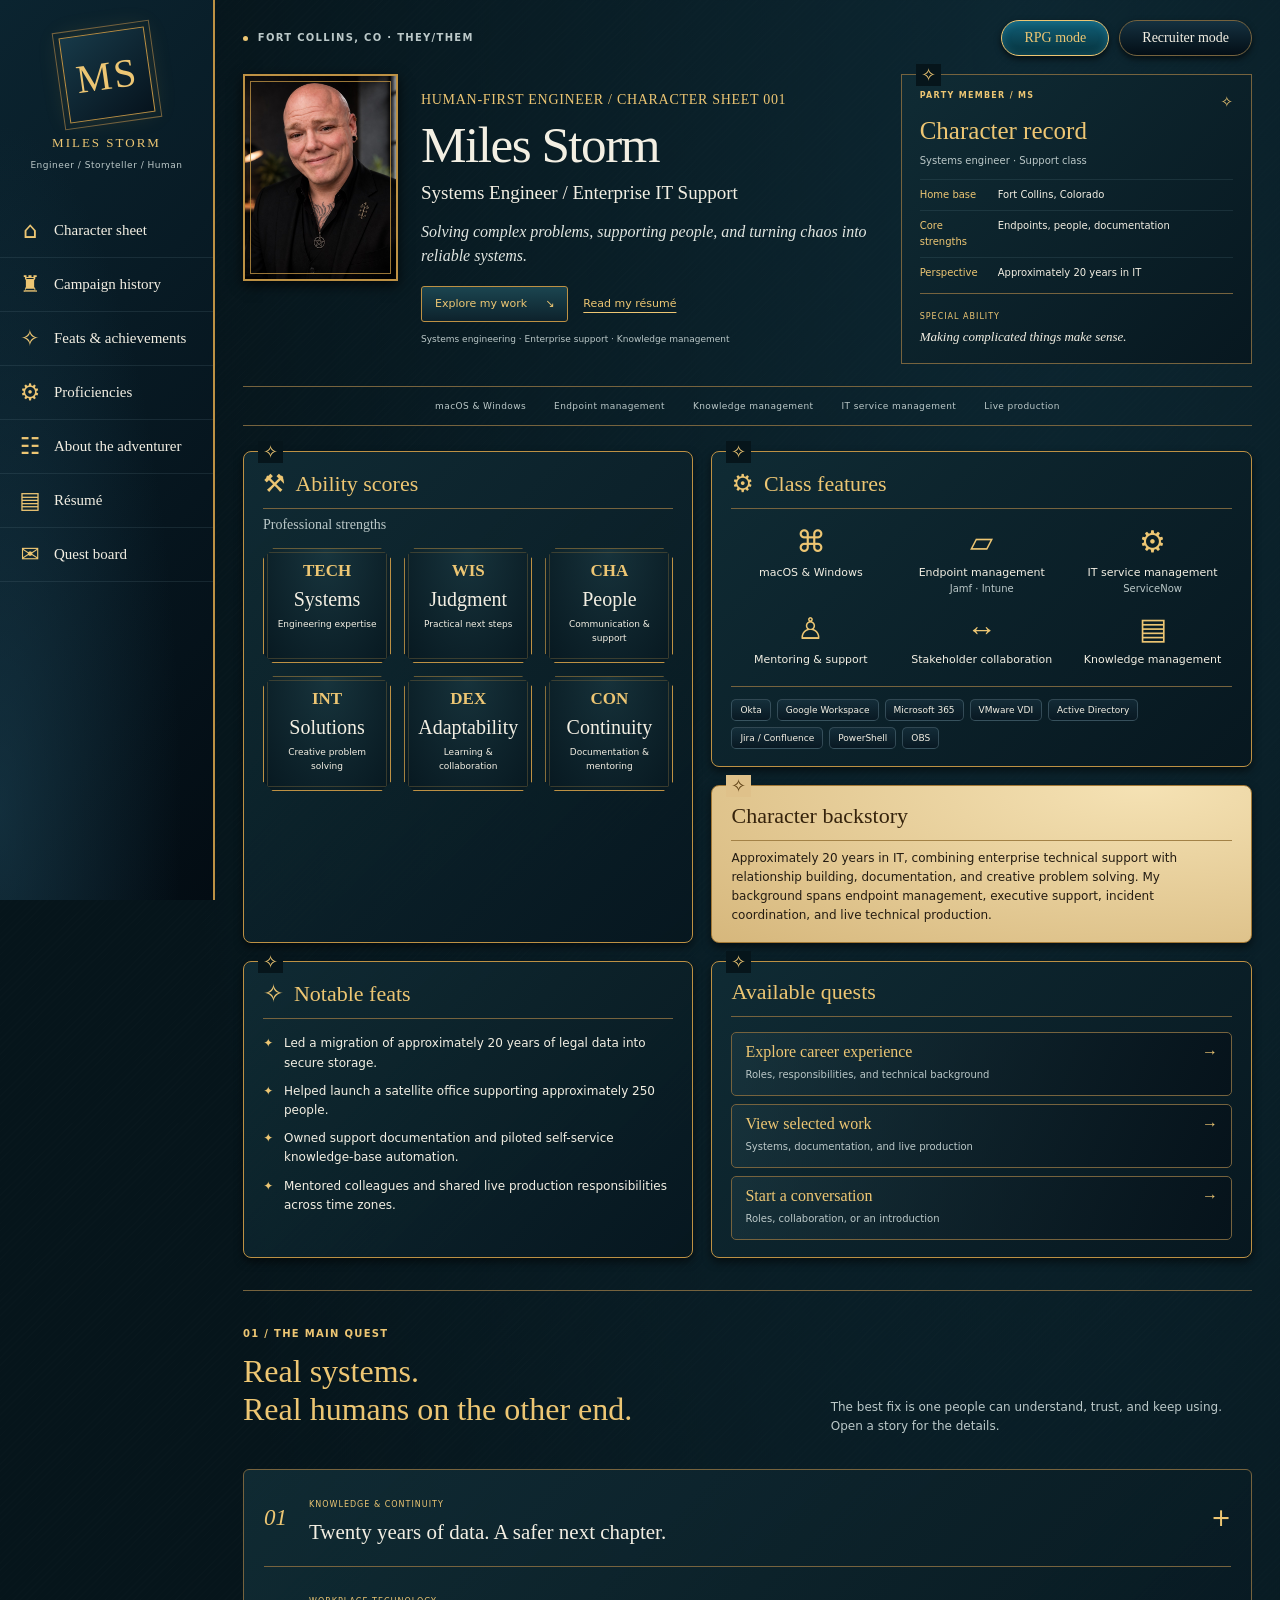
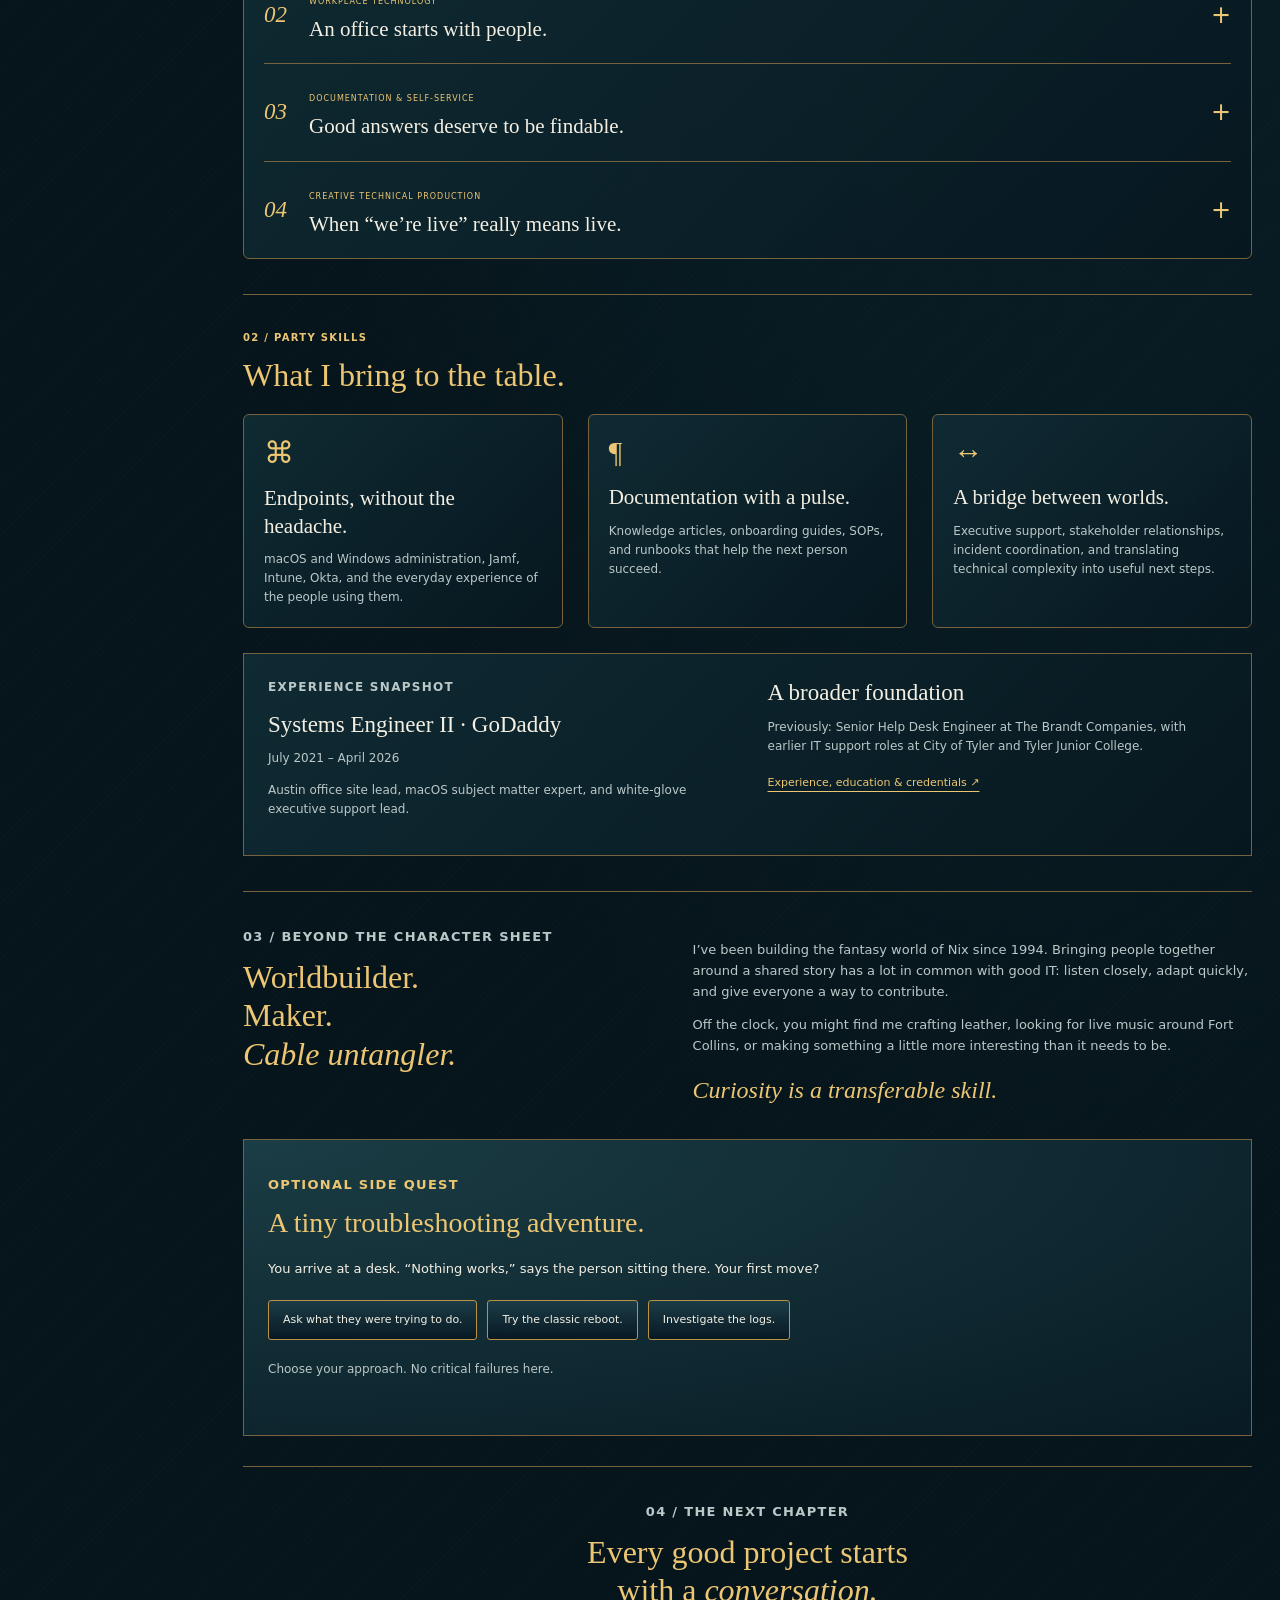
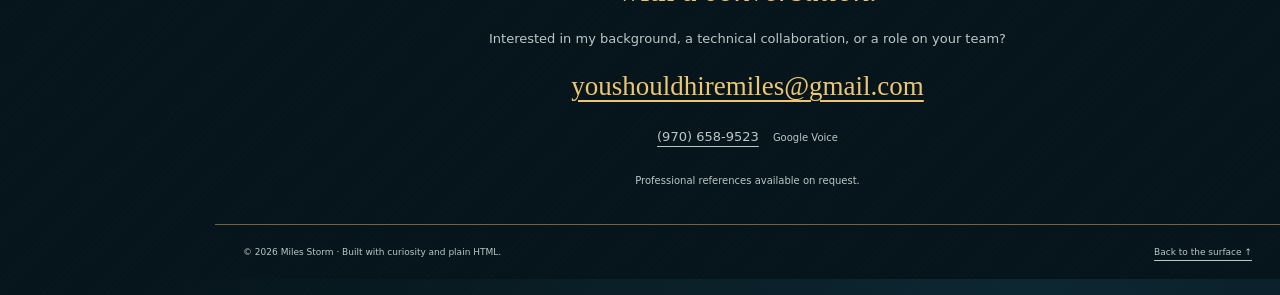
==== commit 6c077435: "Update index.html" ====
--- a/index.html
+++ b/index.html
@@ -1,10 +1,10 @@
 <!doctype html>
 <html lang="en" data-mode="character"><head><meta charset="utf-8"><meta name="viewport" content="width=device-width, initial-scale=1"><meta name="description" content="Miles Storm — systems engineer, knowledge builder, and people-first problem solver in Fort Collins, Colorado."><meta name="theme-color" content="#142c29"><title>Miles Storm | Systems Engineer & Storyteller</title><link rel="stylesheet" href="style.css"><script src="script.js" defer></script></head>
-<body><a class="skip" href="#main">Skip to content</a><header><a class="brand" href="#top"><span class="seal" aria-hidden="true">MS</span><span>MILES STORM<small>Engineer / storyteller / human</small></span></a><button class="menu" aria-expanded="false" aria-controls="navigation" hidden>Menu</button><nav id="navigation" aria-label="Main navigation"><a href="#top"><span aria-hidden="true">⌂</span><span class="mode-character">Character sheet</span><span class="mode-recruiter">Overview</span></a><a href="#experience"><span aria-hidden="true">♜</span><span class="mode-character">Campaign history</span><span class="mode-recruiter">Experience</span></a><a href="#work"><span aria-hidden="true">✧</span><span class="mode-character">Feats & achievements</span><span class="mode-recruiter">Selected work</span></a><a href="#skills"><span aria-hidden="true">⚙</span><span class="mode-character">Proficiencies</span><span class="mode-recruiter">Technical skills</span></a><a href="#about"><span aria-hidden="true">☷</span><span class="mode-character">About the adventurer</span><span class="mode-recruiter">About me</span></a><a href="resume.html"><span aria-hidden="true">▤</span>Résumé ↗</a><a href="#contact"><span aria-hidden="true">✉</span><span class="mode-character">Quest board</span><span class="mode-recruiter">Contact</span></a></nav></header>
-<main id="main"><section class="hero" id="top"><div class="mode-bar"><span class="eyebrow"><span class="status"></span> FORT COLLINS, CO · THEY/THEM</span><div class="mode-controls" role="group" aria-label="Portfolio view" hidden><button data-view="character" aria-pressed="true">RPG mode</button><button data-view="recruiter" aria-pressed="false">Recruiter mode</button></div></div><div class="hero-grid"><div class="identity-art portrait"><img src="assets/miles-storm-headshot.jpg" width="800" height="800" alt="Miles Storm" fetchpriority="high" decoding="async"></div><div class="hero-copy"><p class="eyebrow mode-character">HUMAN-FIRST ENGINEER / CHARACTER SHEET 001</p><p class="eyebrow mode-recruiter">CANDIDATE OVERVIEW / MILES STORM</p><h1><span class="mode-character">Miles Storm</span><span class="mode-recruiter">Miles Storm</span></h1><p class="role-title">Systems Engineer / Enterprise IT Support</p><p class="intro">Solving complex problems, supporting people, and turning chaos into reliable systems.</p><div class="actions"><a class="button" href="#work">Explore my work <span aria-hidden="true">↘</span></a><a class="text-link" href="resume.html">Read my résumé ↗</a></div><p class="footnote">Systems engineering · Enterprise support · Knowledge management</p></div><aside class="sheet" aria-label="Profile at a glance"><div class="sheet-top"><span class="eyebrow mode-character">PARTY MEMBER / MS</span><span class="eyebrow mode-recruiter">PROFILE AT A GLANCE</span><span aria-hidden="true">✧</span></div><h2 class="profile-title"><span class="mode-character">Character record</span><span class="mode-recruiter">Professional profile</span></h2><p class="class-title mode-character">Systems engineer · Support class</p><p class="class-title mode-recruiter">Systems engineer · People-first problem solver</p><dl><div><dt>Home base</dt><dd>Fort Collins, Colorado</dd></div><div><dt>Core strengths</dt><dd>Endpoints, people, documentation</dd></div><div><dt>Perspective</dt><dd>Approximately 20 years in IT</dd></div></dl><div class="sheet-note"><span class="mode-character">SPECIAL ABILITY</span><span class="mode-recruiter">WORKING STYLE</span><p>Making complicated things make sense.</p></div></aside></div></section>
+<body><a class="skip" href="#main">Skip to content</a><header><a class="brand" href="#top"><span class="seal" aria-hidden="true">MS</span><span>MILES STORM<small>Engineer / Storyteller / Human</small></span></a><button class="menu" aria-expanded="false" aria-controls="navigation" hidden>Menu</button><nav id="navigation" aria-label="Main navigation"><a href="#top"><span aria-hidden="true">⌂</span><span class="mode-character">Character sheet</span><span class="mode-recruiter">Overview</span></a><a href="#experience"><span aria-hidden="true">♜</span><span class="mode-character">Campaign history</span><span class="mode-recruiter">Experience</span></a><a href="#work"><span aria-hidden="true">✧</span><span class="mode-character">Feats & achievements</span><span class="mode-recruiter">Selected work</span></a><a href="#skills"><span aria-hidden="true">⚙</span><span class="mode-character">Proficiencies</span><span class="mode-recruiter">Technical skills</span></a><a href="#about"><span aria-hidden="true">☷</span><span class="mode-character">About the adventurer</span><span class="mode-recruiter">About me</span></a><a href="resume.html"><span aria-hidden="true">▤</span>Résumé</a><a href="#contact"><span aria-hidden="true">✉</span><span class="mode-character">Quest board</span><span class="mode-recruiter">Contact</span></a></nav></header>
+<main id="main"><section class="hero" id="top"><div class="mode-bar"><span class="eyebrow"><span class="status"></span> FORT COLLINS, CO · THEY/THEM</span><div class="mode-controls" role="group" aria-label="Portfolio view" hidden><button data-view="character" aria-pressed="true">RPG mode</button><button data-view="recruiter" aria-pressed="false">Recruiter mode</button></div></div><div class="hero-grid"><div class="identity-art portrait"><img src="assets/miles-storm-headshot.jpg" width="800" height="800" alt="Miles Storm" fetchpriority="high" decoding="async"></div><div class="hero-copy"><p class="eyebrow mode-character">HUMAN-FIRST ENGINEER / CHARACTER SHEET 001</p><p class="eyebrow mode-recruiter">CANDIDATE OVERVIEW / MILES STORM</p><h1><span class="mode-character">Miles Storm</span><span class="mode-recruiter">Miles Storm</span></h1><p class="role-title">Systems Engineer / Enterprise IT Support</p><p class="intro">Solving complex problems, supporting people, and turning chaos into reliable systems.</p><div class="actions"><a class="button" href="#work">Explore my work <span aria-hidden="true">↘</span></a><a class="text-link" href="resume.html">Read my résumé</a></div><p class="footnote">Systems engineering · Enterprise support · Knowledge management</p></div><aside class="sheet" aria-label="Profile at a glance"><div class="sheet-top"><span class="eyebrow mode-character">PARTY MEMBER / MS</span><span class="eyebrow mode-recruiter">PROFILE AT A GLANCE</span><span aria-hidden="true">✧</span></div><h2 class="profile-title"><span class="mode-character">Character record</span><span class="mode-recruiter">Professional profile</span></h2><p class="class-title mode-character">Systems engineer · Support class</p><p class="class-title mode-recruiter">Systems engineer · People-first problem solver</p><dl><div><dt>Home base</dt><dd>Fort Collins, Colorado</dd></div><div><dt>Core strengths</dt><dd>Endpoints, people, documentation</dd></div><div><dt>Perspective</dt><dd>Approximately 20 years in IT</dd></div></dl><div class="sheet-note"><span class="mode-character">SPECIAL ABILITY</span><span class="mode-recruiter">WORKING STYLE</span><p>Making complicated things make sense.</p></div></aside></div></section>
 <div class="skill-strip" aria-label="Areas of expertise"><span>macOS & Windows</span><span>Endpoint management</span><span>Knowledge management</span><span>IT service management</span><span>Live production</span></div>
 <section class="overview" aria-label="Professional overview"><div class="overview-grid"><article class="panel strengths"><h2><span aria-hidden="true">⚒</span> <span class="mode-character">Ability scores</span><span class="mode-recruiter">Professional strengths</span></h2><p class="panel-subtitle mode-character">Professional strengths</p><div class="ability-grid"><div><small>TECH</small><strong>Systems</strong><span>Engineering expertise</span></div><div><small>WIS</small><strong>Judgment</strong><span>Practical next steps</span></div><div><small>CHA</small><strong>People</strong><span>Communication & support</span></div><div><small>INT</small><strong>Solutions</strong><span>Creative problem solving</span></div><div><small>DEX</small><strong>Adaptability</strong><span>Learning & collaboration</span></div><div><small>CON</small><strong>Continuity</strong><span>Documentation & mentoring</span></div></div></article><article class="panel competencies"><h2><span aria-hidden="true">⚙</span> <span class="mode-character">Class features</span><span class="mode-recruiter">Technical expertise</span></h2><div class="competency-grid"><div><span aria-hidden="true">⌘</span>macOS & Windows</div><div><span aria-hidden="true">▱</span>Endpoint management<br><small>Jamf · Intune</small></div><div><span aria-hidden="true">⚙</span>IT service management<br><small>ServiceNow</small></div><div><span aria-hidden="true">♙</span>Mentoring & support</div><div><span aria-hidden="true">↔</span>Stakeholder collaboration</div><div><span aria-hidden="true">▤</span>Knowledge management</div></div><div class="tool-tags"><span>Okta</span><span>Google Workspace</span><span>Microsoft 365</span><span>VMware VDI</span><span>Active Directory</span><span>Jira / Confluence</span><span>PowerShell</span><span>OBS</span></div></article><article class="panel backstory"><h2><span class="mode-character">Character backstory</span><span class="mode-recruiter">Professional summary</span></h2><p>Approximately 20 years in IT, combining enterprise technical support with relationship building, documentation, and creative problem solving. My background spans endpoint management, executive support, incident coordination, and live technical production.</p></article><article class="panel achievements"><h2><span aria-hidden="true">✧</span> <span class="mode-character">Notable feats</span><span class="mode-recruiter">Key experience</span></h2><ul><li>Led a migration of approximately 20 years of legal data into secure storage.</li><li>Helped launch a satellite office supporting approximately 250 people.</li><li>Owned support documentation and piloted self-service knowledge-base automation.</li><li>Mentored colleagues and shared live production responsibilities across time zones.</li></ul></article><article class="panel opportunities"><h2><span class="mode-character">Available quests</span><span class="mode-recruiter">Explore my background</span></h2><a href="#experience"><strong>Explore career experience <span aria-hidden="true">→</span></strong><small>Roles, responsibilities, and technical background</small></a><a href="#work"><strong>View selected work <span aria-hidden="true">→</span></strong><small>Systems, documentation, and live production</small></a><a href="#contact"><strong>Start a conversation <span aria-hidden="true">→</span></strong><small>Roles, collaboration, or an introduction</small></a></article></div></section><section id="work"><div class="section-heading"><div><p class="eyebrow"><span class="mode-character">01 / THE MAIN QUEST</span><span class="mode-recruiter">01 / SELECTED WORK</span></p><h2>Real systems.<br>Real humans on the other end.</h2></div><p>The best fix is one people can understand, trust, and keep using. Open a story for the details.</p></div><div class="projects"><details><summary><span class="number">01</span><span><small>Knowledge & continuity</small><h3>Twenty years of data. A safer next chapter.</h3></span><span class="plus" aria-hidden="true">+</span></summary><div class="detail"><p>Led a legal data migration moving approximately two decades of information into secure storage. Combined technical coordination with attention to the people relying on that information.</p><p class="tags">Data migration · Stakeholder coordination · Secure storage</p></div></details><details><summary><span class="number">02</span><span><small>Workplace technology</small><h3>An office starts with people.</h3></span><span class="plus" aria-hidden="true">+</span></summary><div class="detail"><p>Helped launch a satellite office supporting approximately 250 people, bringing together workplace technology, user support, and practical coordination.</p><p class="tags">Office launch · End-user experience · Technical coordination</p></div></details><details><summary><span class="number">03</span><span><small>Documentation & self-service</small><h3>Good answers deserve to be findable.</h3></span><span class="plus" aria-hidden="true">+</span></summary><div class="detail"><p>Owned support documentation and knowledge resources, and piloted self-service knowledge-base automation. Turned the things support teams know into answers people can use.</p><p class="tags">Knowledge management · SOPs · Self-service</p></div></details><details><summary><span class="number">04</span><span><small>Creative technical production</small><h3>When “we’re live” really means live.</h3></span><span class="plus" aria-hidden="true">+</span></summary><div class="detail"><p>Produced weekly tabletop livestreams for approximately two years with Natural Ruckus. Managed OBS, overlays, audio, live troubleshooting, and show coordination. Trained a Prague-based collaborator to share production duties across time zones. One campaign ran roughly 45 episodes; charity broadcasts supported community fundraising.</p><p class="tags">OBS · Audio · Remote collaboration · Mentoring</p></div></details></div></section>
 <section id="skills"><p class="eyebrow"><span class="mode-character">02 / PARTY SKILLS</span><span class="mode-recruiter">02 / CAPABILITIES</span></p><h2>What I bring to the table.</h2><div class="skill-grid"><article><span class="icon" aria-hidden="true">⌘</span><h3>Endpoints, without the headache.</h3><p>macOS and Windows administration, Jamf, Intune, Okta, and the everyday experience of the people using them.</p></article><article><span class="icon" aria-hidden="true">¶</span><h3>Documentation with a pulse.</h3><p>Knowledge articles, onboarding guides, SOPs, and runbooks that help the next person succeed.</p></article><article><span class="icon" aria-hidden="true">↔</span><h3>A bridge between worlds.</h3><p>Executive support, stakeholder relationships, incident coordination, and translating technical complexity into useful next steps.</p></article></div><div class="experience" id="experience"><div><p class="eyebrow">EXPERIENCE SNAPSHOT</p><h3>Systems Engineer II · GoDaddy</h3><p>July 2021 – April 2026</p><p>Austin office site lead, macOS subject matter expert, and white-glove executive support lead.</p></div><div><h3>A broader foundation</h3><p>Previously: Senior Help Desk Engineer at The Brandt Companies, with earlier IT support roles at City of Tyler and Tyler Junior College.</p><a class="text-link" href="resume.html">Experience, education & credentials ↗</a></div></div></section>
 <section id="about" class="about"><div><p class="eyebrow">03 / BEYOND THE CHARACTER SHEET</p><h2>Worldbuilder.<br>Maker.<br><em>Cable untangler.</em></h2></div><div><p>I’ve been building the fantasy world of Nix since 1994. Bringing people together around a shared story has a lot in common with good IT: listen closely, adapt quickly, and give everyone a way to contribute.</p><p>Off the clock, you might find me crafting leather, looking for live music around Fort Collins, or making something a little more interesting than it needs to be.</p><p class="pullquote">Curiosity is a transferable skill.</p></div></section>
 <section class="adventure mode-character" aria-labelledby="adventure-title"><p class="eyebrow">OPTIONAL SIDE QUEST</p><h2 id="adventure-title">A tiny troubleshooting adventure.</h2><p>You arrive at a desk. “Nothing works,” says the person sitting there. Your first move?</p><div class="choices" hidden><button data-choice="listen">Ask what they were trying to do.</button><button data-choice="reboot">Try the classic reboot.</button><button data-choice="logs">Investigate the logs.</button></div><p id="quest-result" aria-live="polite">Enable JavaScript to try the troubleshooting choices.</p></section>
-<section id="contact" class="contact"><p class="eyebrow">04 / THE NEXT CHAPTER</p><h2>Every good project starts<br>with a <em>conversation.</em></h2><p>Interested in my background, a technical collaboration, or a role on your team?</p><a class="email" href="mailto:youshouldhiremiles@gmail.com">youshouldhiremiles@gmail.com ↗</a><p><a href="tel:+19706589523">(970) 658-9523</a> <span class="phone-label">Google Voice</span></p><p class="references">Professional references available on request.</p></section></main><footer><span>© 2026 Miles Storm · Built with curiosity. And plain HTML.</span><a href="#top">Back to the surface ↑</a></footer><p class="sr-only" id="mode-status" aria-live="polite"></p></body></html>+<section id="contact" class="contact"><p class="eyebrow">04 / THE NEXT CHAPTER</p><h2>Every good project starts<br>with a <em>conversation.</em></h2><p>Interested in my background, a technical collaboration, or a role on your team?</p><a class="email" href="mailto:youshouldhiremiles@gmail.com">youshouldhiremiles@gmail.com </a><p><a href="tel:+19706589523">(970) 658-9523</a> <span class="phone-label">Google Voice</span></p><p class="references">Professional references available on request.</p></section></main><footer><span>© 2026 Miles Storm · Built with curiosity and plain HTML.</span><a href="#top">Back to the surface ↑</a></footer><p class="sr-only" id="mode-status" aria-live="polite"></p></body></html>
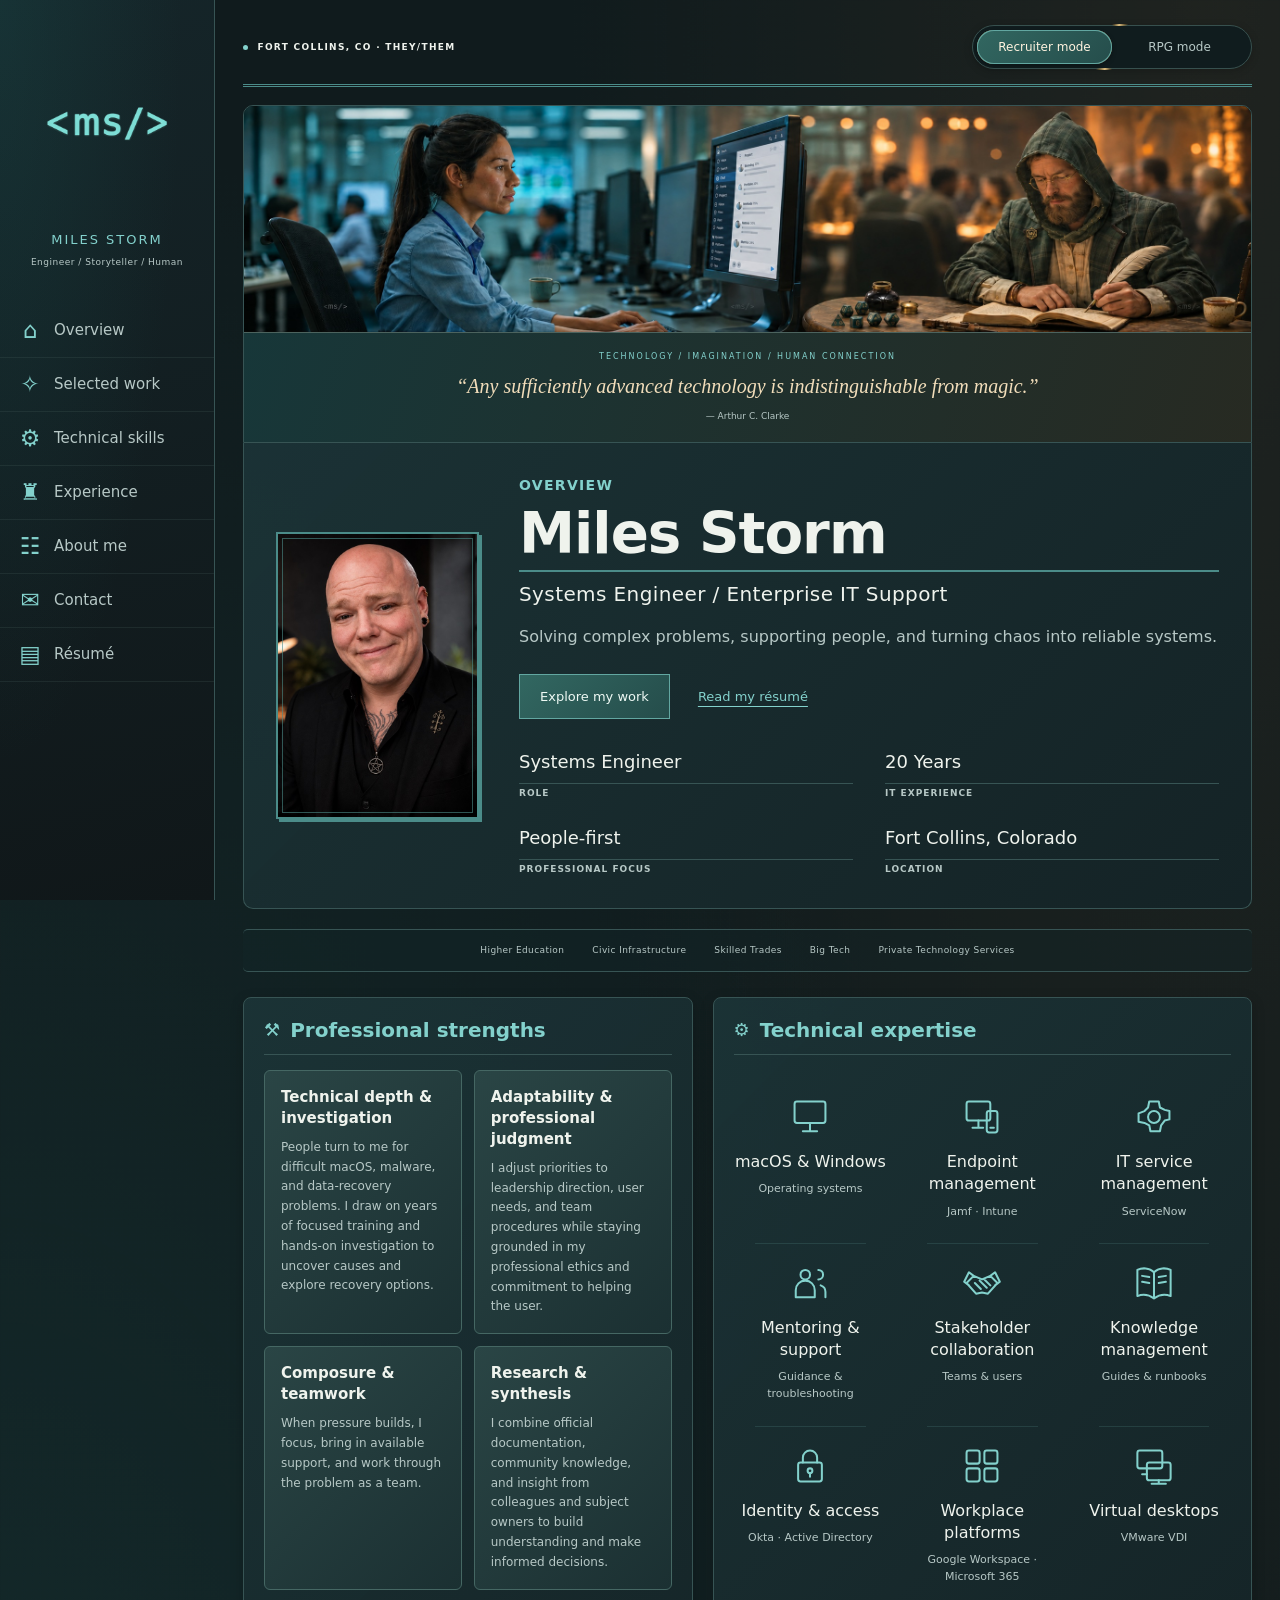
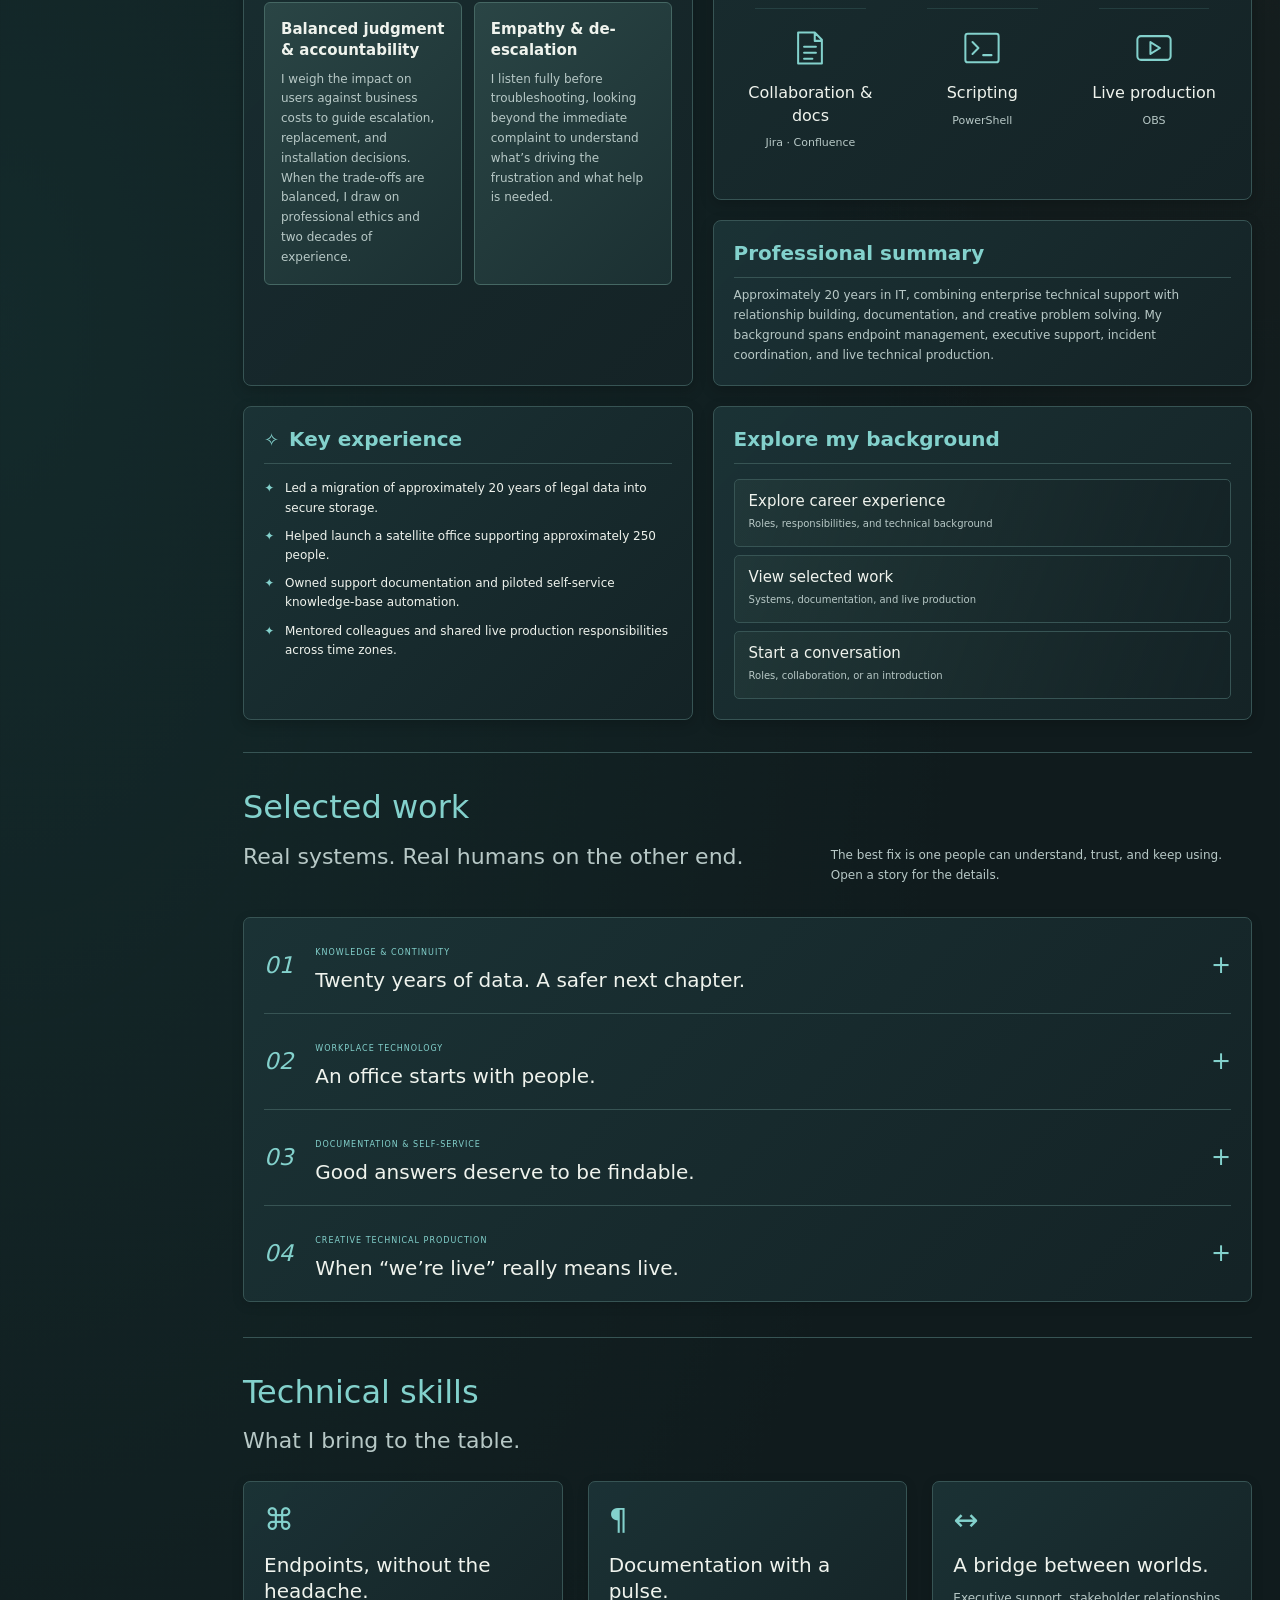
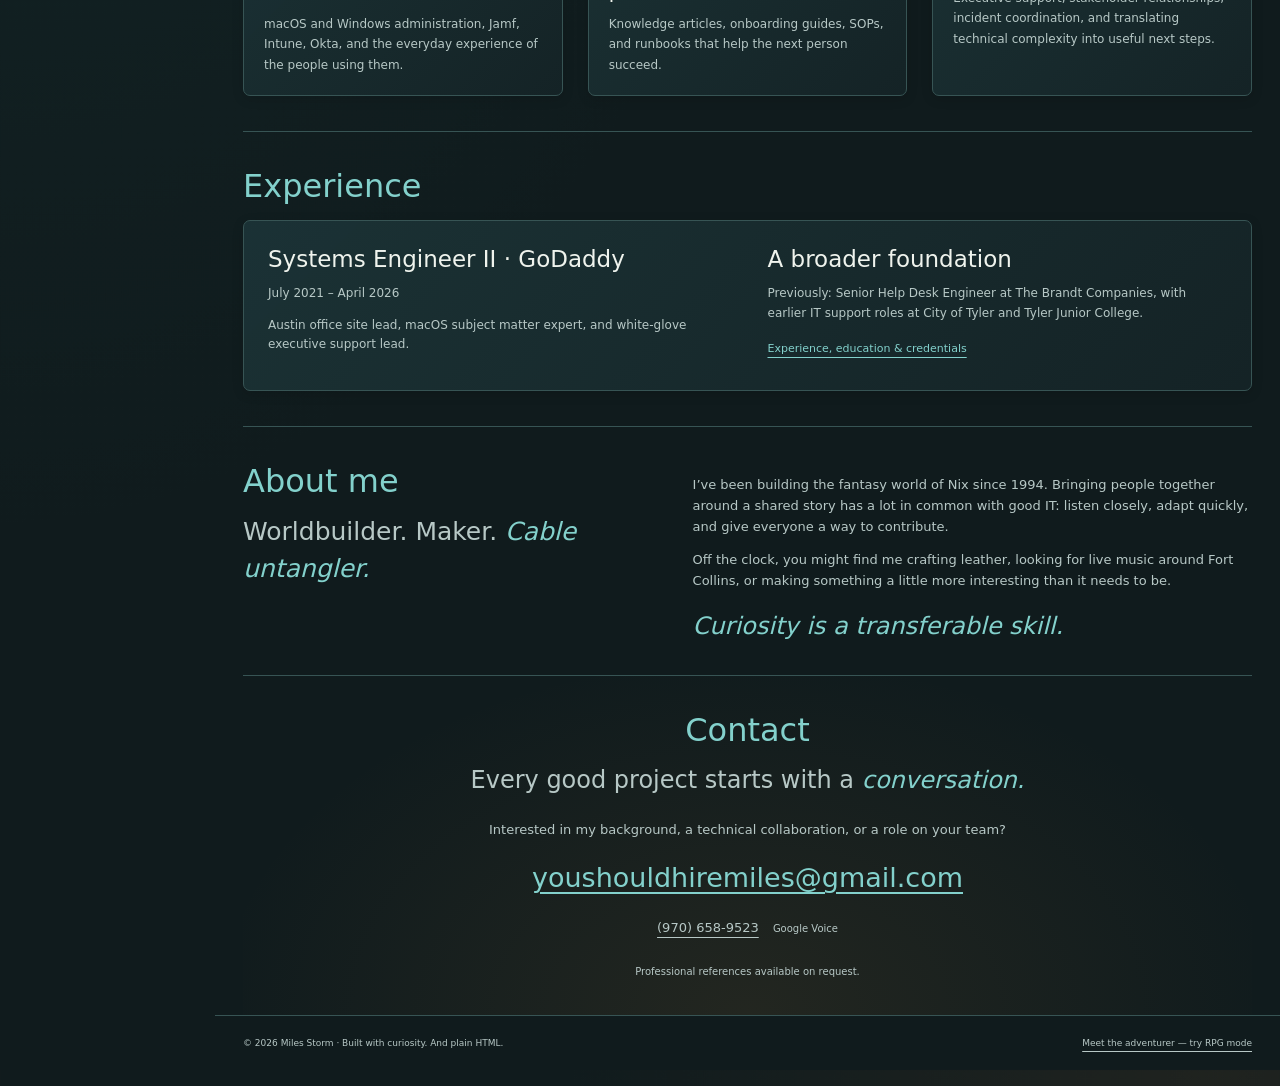
==== commit 704b9f5c: "Version 3 Updated.... a lot." ====
--- a/index.html
+++ b/index.html
@@ -1,10 +1,11 @@
 <!doctype html>
-<html lang="en" data-mode="character"><head><meta charset="utf-8"><meta name="viewport" content="width=device-width, initial-scale=1"><meta name="description" content="Miles Storm — systems engineer, knowledge builder, and people-first problem solver in Fort Collins, Colorado."><meta name="theme-color" content="#142c29"><title>Miles Storm | Systems Engineer & Storyteller</title><link rel="stylesheet" href="style.css"><script src="script.js" defer></script></head>
-<body><a class="skip" href="#main">Skip to content</a><header><a class="brand" href="#top"><span class="seal" aria-hidden="true">MS</span><span>MILES STORM<small>Engineer / Storyteller / Human</small></span></a><button class="menu" aria-expanded="false" aria-controls="navigation" hidden>Menu</button><nav id="navigation" aria-label="Main navigation"><a href="#top"><span aria-hidden="true">⌂</span><span class="mode-character">Character sheet</span><span class="mode-recruiter">Overview</span></a><a href="#experience"><span aria-hidden="true">♜</span><span class="mode-character">Campaign history</span><span class="mode-recruiter">Experience</span></a><a href="#work"><span aria-hidden="true">✧</span><span class="mode-character">Feats & achievements</span><span class="mode-recruiter">Selected work</span></a><a href="#skills"><span aria-hidden="true">⚙</span><span class="mode-character">Proficiencies</span><span class="mode-recruiter">Technical skills</span></a><a href="#about"><span aria-hidden="true">☷</span><span class="mode-character">About the adventurer</span><span class="mode-recruiter">About me</span></a><a href="resume.html"><span aria-hidden="true">▤</span>Résumé</a><a href="#contact"><span aria-hidden="true">✉</span><span class="mode-character">Quest board</span><span class="mode-recruiter">Contact</span></a></nav></header>
-<main id="main"><section class="hero" id="top"><div class="mode-bar"><span class="eyebrow"><span class="status"></span> FORT COLLINS, CO · THEY/THEM</span><div class="mode-controls" role="group" aria-label="Portfolio view" hidden><button data-view="character" aria-pressed="true">RPG mode</button><button data-view="recruiter" aria-pressed="false">Recruiter mode</button></div></div><div class="hero-grid"><div class="identity-art portrait"><img src="assets/miles-storm-headshot.jpg" width="800" height="800" alt="Miles Storm" fetchpriority="high" decoding="async"></div><div class="hero-copy"><p class="eyebrow mode-character">HUMAN-FIRST ENGINEER / CHARACTER SHEET 001</p><p class="eyebrow mode-recruiter">CANDIDATE OVERVIEW / MILES STORM</p><h1><span class="mode-character">Miles Storm</span><span class="mode-recruiter">Miles Storm</span></h1><p class="role-title">Systems Engineer / Enterprise IT Support</p><p class="intro">Solving complex problems, supporting people, and turning chaos into reliable systems.</p><div class="actions"><a class="button" href="#work">Explore my work <span aria-hidden="true">↘</span></a><a class="text-link" href="resume.html">Read my résumé</a></div><p class="footnote">Systems engineering · Enterprise support · Knowledge management</p></div><aside class="sheet" aria-label="Profile at a glance"><div class="sheet-top"><span class="eyebrow mode-character">PARTY MEMBER / MS</span><span class="eyebrow mode-recruiter">PROFILE AT A GLANCE</span><span aria-hidden="true">✧</span></div><h2 class="profile-title"><span class="mode-character">Character record</span><span class="mode-recruiter">Professional profile</span></h2><p class="class-title mode-character">Systems engineer · Support class</p><p class="class-title mode-recruiter">Systems engineer · People-first problem solver</p><dl><div><dt>Home base</dt><dd>Fort Collins, Colorado</dd></div><div><dt>Core strengths</dt><dd>Endpoints, people, documentation</dd></div><div><dt>Perspective</dt><dd>Approximately 20 years in IT</dd></div></dl><div class="sheet-note"><span class="mode-character">SPECIAL ABILITY</span><span class="mode-recruiter">WORKING STYLE</span><p>Making complicated things make sense.</p></div></aside></div></section>
-<div class="skill-strip" aria-label="Areas of expertise"><span>macOS & Windows</span><span>Endpoint management</span><span>Knowledge management</span><span>IT service management</span><span>Live production</span></div>
-<section class="overview" aria-label="Professional overview"><div class="overview-grid"><article class="panel strengths"><h2><span aria-hidden="true">⚒</span> <span class="mode-character">Ability scores</span><span class="mode-recruiter">Professional strengths</span></h2><p class="panel-subtitle mode-character">Professional strengths</p><div class="ability-grid"><div><small>TECH</small><strong>Systems</strong><span>Engineering expertise</span></div><div><small>WIS</small><strong>Judgment</strong><span>Practical next steps</span></div><div><small>CHA</small><strong>People</strong><span>Communication & support</span></div><div><small>INT</small><strong>Solutions</strong><span>Creative problem solving</span></div><div><small>DEX</small><strong>Adaptability</strong><span>Learning & collaboration</span></div><div><small>CON</small><strong>Continuity</strong><span>Documentation & mentoring</span></div></div></article><article class="panel competencies"><h2><span aria-hidden="true">⚙</span> <span class="mode-character">Class features</span><span class="mode-recruiter">Technical expertise</span></h2><div class="competency-grid"><div><span aria-hidden="true">⌘</span>macOS & Windows</div><div><span aria-hidden="true">▱</span>Endpoint management<br><small>Jamf · Intune</small></div><div><span aria-hidden="true">⚙</span>IT service management<br><small>ServiceNow</small></div><div><span aria-hidden="true">♙</span>Mentoring & support</div><div><span aria-hidden="true">↔</span>Stakeholder collaboration</div><div><span aria-hidden="true">▤</span>Knowledge management</div></div><div class="tool-tags"><span>Okta</span><span>Google Workspace</span><span>Microsoft 365</span><span>VMware VDI</span><span>Active Directory</span><span>Jira / Confluence</span><span>PowerShell</span><span>OBS</span></div></article><article class="panel backstory"><h2><span class="mode-character">Character backstory</span><span class="mode-recruiter">Professional summary</span></h2><p>Approximately 20 years in IT, combining enterprise technical support with relationship building, documentation, and creative problem solving. My background spans endpoint management, executive support, incident coordination, and live technical production.</p></article><article class="panel achievements"><h2><span aria-hidden="true">✧</span> <span class="mode-character">Notable feats</span><span class="mode-recruiter">Key experience</span></h2><ul><li>Led a migration of approximately 20 years of legal data into secure storage.</li><li>Helped launch a satellite office supporting approximately 250 people.</li><li>Owned support documentation and piloted self-service knowledge-base automation.</li><li>Mentored colleagues and shared live production responsibilities across time zones.</li></ul></article><article class="panel opportunities"><h2><span class="mode-character">Available quests</span><span class="mode-recruiter">Explore my background</span></h2><a href="#experience"><strong>Explore career experience <span aria-hidden="true">→</span></strong><small>Roles, responsibilities, and technical background</small></a><a href="#work"><strong>View selected work <span aria-hidden="true">→</span></strong><small>Systems, documentation, and live production</small></a><a href="#contact"><strong>Start a conversation <span aria-hidden="true">→</span></strong><small>Roles, collaboration, or an introduction</small></a></article></div></section><section id="work"><div class="section-heading"><div><p class="eyebrow"><span class="mode-character">01 / THE MAIN QUEST</span><span class="mode-recruiter">01 / SELECTED WORK</span></p><h2>Real systems.<br>Real humans on the other end.</h2></div><p>The best fix is one people can understand, trust, and keep using. Open a story for the details.</p></div><div class="projects"><details><summary><span class="number">01</span><span><small>Knowledge & continuity</small><h3>Twenty years of data. A safer next chapter.</h3></span><span class="plus" aria-hidden="true">+</span></summary><div class="detail"><p>Led a legal data migration moving approximately two decades of information into secure storage. Combined technical coordination with attention to the people relying on that information.</p><p class="tags">Data migration · Stakeholder coordination · Secure storage</p></div></details><details><summary><span class="number">02</span><span><small>Workplace technology</small><h3>An office starts with people.</h3></span><span class="plus" aria-hidden="true">+</span></summary><div class="detail"><p>Helped launch a satellite office supporting approximately 250 people, bringing together workplace technology, user support, and practical coordination.</p><p class="tags">Office launch · End-user experience · Technical coordination</p></div></details><details><summary><span class="number">03</span><span><small>Documentation & self-service</small><h3>Good answers deserve to be findable.</h3></span><span class="plus" aria-hidden="true">+</span></summary><div class="detail"><p>Owned support documentation and knowledge resources, and piloted self-service knowledge-base automation. Turned the things support teams know into answers people can use.</p><p class="tags">Knowledge management · SOPs · Self-service</p></div></details><details><summary><span class="number">04</span><span><small>Creative technical production</small><h3>When “we’re live” really means live.</h3></span><span class="plus" aria-hidden="true">+</span></summary><div class="detail"><p>Produced weekly tabletop livestreams for approximately two years with Natural Ruckus. Managed OBS, overlays, audio, live troubleshooting, and show coordination. Trained a Prague-based collaborator to share production duties across time zones. One campaign ran roughly 45 episodes; charity broadcasts supported community fundraising.</p><p class="tags">OBS · Audio · Remote collaboration · Mentoring</p></div></details></div></section>
-<section id="skills"><p class="eyebrow"><span class="mode-character">02 / PARTY SKILLS</span><span class="mode-recruiter">02 / CAPABILITIES</span></p><h2>What I bring to the table.</h2><div class="skill-grid"><article><span class="icon" aria-hidden="true">⌘</span><h3>Endpoints, without the headache.</h3><p>macOS and Windows administration, Jamf, Intune, Okta, and the everyday experience of the people using them.</p></article><article><span class="icon" aria-hidden="true">¶</span><h3>Documentation with a pulse.</h3><p>Knowledge articles, onboarding guides, SOPs, and runbooks that help the next person succeed.</p></article><article><span class="icon" aria-hidden="true">↔</span><h3>A bridge between worlds.</h3><p>Executive support, stakeholder relationships, incident coordination, and translating technical complexity into useful next steps.</p></article></div><div class="experience" id="experience"><div><p class="eyebrow">EXPERIENCE SNAPSHOT</p><h3>Systems Engineer II · GoDaddy</h3><p>July 2021 – April 2026</p><p>Austin office site lead, macOS subject matter expert, and white-glove executive support lead.</p></div><div><h3>A broader foundation</h3><p>Previously: Senior Help Desk Engineer at The Brandt Companies, with earlier IT support roles at City of Tyler and Tyler Junior College.</p><a class="text-link" href="resume.html">Experience, education & credentials ↗</a></div></div></section>
-<section id="about" class="about"><div><p class="eyebrow">03 / BEYOND THE CHARACTER SHEET</p><h2>Worldbuilder.<br>Maker.<br><em>Cable untangler.</em></h2></div><div><p>I’ve been building the fantasy world of Nix since 1994. Bringing people together around a shared story has a lot in common with good IT: listen closely, adapt quickly, and give everyone a way to contribute.</p><p>Off the clock, you might find me crafting leather, looking for live music around Fort Collins, or making something a little more interesting than it needs to be.</p><p class="pullquote">Curiosity is a transferable skill.</p></div></section>
+<html lang="en" data-mode="recruiter"><head><meta charset="utf-8"><meta name="viewport" content="width=device-width, initial-scale=1"><meta name="description" content="Miles Storm — systems engineer, knowledge builder, and people-first problem solver in Fort Collins, Colorado."><meta name="theme-color" content="#101b1d"><title>Miles Storm | Systems Engineer & Storyteller</title><link rel="stylesheet" href="style.css"><script src="script.js" defer></script></head>
+<body><div class="rune-layer" aria-hidden="true"></div><a class="skip" href="#main">Skip to content</a><header><a class="brand" href="#top"><span class="rpg-logo mode-character" aria-hidden="true"><img class="brand-mark" src="assets/ms-rpg-d20-logo.png" width="512" height="512" alt="" decoding="async"><img class="metal-front" src="assets/ms-rpg-d20-metal.png" width="512" height="512" alt="" decoding="async"></span><span class="terminal-logo mode-recruiter" aria-hidden="true"><img class="brand-mark" src="assets/ms-recruiter-logo.png" width="512" height="512" alt="" decoding="async"><span class="terminal-cursor"></span></span><span>MILES STORM<small>Engineer / Storyteller / Human</small></span></a><button class="menu" aria-expanded="false" aria-controls="navigation" hidden>Menu</button><nav id="navigation" aria-label="Main navigation"><a href="#top"><span aria-hidden="true">⌂</span><span class="mode-character">Character sheet</span><span class="mode-recruiter">Overview</span></a><a href="#work"><span aria-hidden="true">✧</span><span class="mode-character">Feats & achievements</span><span class="mode-recruiter">Selected work</span></a><a href="#skills"><span aria-hidden="true">⚙</span><span class="mode-character">Proficiencies</span><span class="mode-recruiter">Technical skills</span></a><a href="#experience"><span aria-hidden="true">♜</span><span class="mode-character">Campaign history</span><span class="mode-recruiter">Experience</span></a><a href="#about"><span aria-hidden="true">☷</span><span class="mode-character">About the adventurer</span><span class="mode-recruiter">About me</span></a><a href="#contact"><span aria-hidden="true">✉</span><span class="mode-character">Quest board</span><span class="mode-recruiter">Contact</span></a><a href="resume.html"><span aria-hidden="true">▤</span>Résumé</a></nav></header>
+<main id="main"><section class="hero" id="top" tabindex="-1"><div class="mode-bar"><span class="eyebrow"><span class="status"></span> FORT COLLINS, CO · THEY/THEM</span><div class="mode-controls" role="group" aria-label="Portfolio view" hidden><span class="mode-indicator" aria-hidden="true"></span><button data-view="recruiter" aria-pressed="true">Recruiter mode</button><button data-view="character" aria-pressed="false">RPG mode</button></div></div><figure class="technology-banner" aria-labelledby="banner-quote"><a class="banner-image-link" href="assets/technology-and-magic-final-banner.jpg" aria-label="View the technology and magic artwork at full size"><img src="assets/technology-and-magic-final-banner.jpg" width="2172" height="488" alt="A modern technology workspace beside a hooded figure writing by lamplight, connecting technology with fantasy." decoding="async"></a><figcaption><span class="eyebrow banner-kicker">TECHNOLOGY / IMAGINATION / HUMAN CONNECTION</span><blockquote id="banner-quote">“Any sufficiently advanced technology is indistinguishable from magic.”</blockquote><p class="quote-attribution">— Arthur C. Clarke</p></figcaption></figure><div class="hero-grid"><div class="identity-art portrait"><img src="assets/miles-storm-headshot.jpg" width="800" height="800" alt="Miles Storm" fetchpriority="high" decoding="async"></div><div class="hero-copy"><h2 class="navigation-heading"><span class="mode-character">Character sheet</span><span class="mode-recruiter">Overview</span></h2><h1><span class="mode-character">Miles Storm</span><span class="mode-recruiter">Miles Storm</span></h1><p class="role-title">Systems Engineer / Enterprise IT Support</p><p class="intro">Solving complex problems, supporting people, and turning chaos into reliable systems.</p><div class="actions"><a class="button" href="#work">Explore my work</a><a class="text-link" href="resume.html">Read my résumé</a></div><dl class="record-fields" aria-label="Character record fields"><div><dt><span class="mode-character">Character class</span><span class="mode-recruiter">Role</span></dt><dd><span class="mode-character">Systems engineer</span><span class="mode-recruiter">Systems Engineer</span></dd></div><div><dt><span class="mode-character">Experience</span><span class="mode-recruiter">IT experience</span></dt><dd><span class="mode-character">Level 20 Engineer</span><span class="mode-recruiter">20 Years</span></dd></div><div><dt><span class="mode-character">Alignment</span><span class="mode-recruiter">Professional focus</span></dt><dd>People-first</dd></div><div><dt><span class="mode-character">Home region</span><span class="mode-recruiter">Location</span></dt><dd>Fort Collins, Colorado</dd></div></dl></div></div></section>
+
+<div class="skill-strip" aria-label="Sectors served"><span>Higher Education</span><span>Civic Infrastructure</span><span>Skilled Trades</span><span>Big Tech</span><span>Private Technology Services</span></div>
+<section class="overview" aria-label="Professional overview"><div class="overview-grid"><article class="panel strengths"><h2><span aria-hidden="true">⚒</span> <span class="mode-character">Abilities & aptitudes</span><span class="mode-recruiter">Professional strengths</span></h2><p class="panel-subtitle mode-character">Ability · Professional strength · How I work</p><div class="ability-grid"><div class="ability-row"><small>STR</small><div class="ability-copy"><strong>Technical depth &amp; investigation</strong><p>People turn to me for difficult macOS, malware, and data-recovery problems. I draw on years of focused training and hands-on investigation to uncover causes and explore recovery options.</p></div></div><div class="ability-row"><small>DEX</small><div class="ability-copy"><strong>Adaptability &amp; professional judgment</strong><p>I adjust priorities to leadership direction, user needs, and team procedures while staying grounded in my professional ethics and commitment to helping the user.</p></div></div><div class="ability-row"><small>CON</small><div class="ability-copy"><strong>Composure &amp; teamwork</strong><p>When pressure builds, I focus, bring in available support, and work through the problem as a team.</p></div></div><div class="ability-row"><small>INT</small><div class="ability-copy"><strong>Research &amp; synthesis</strong><p>I combine official documentation, community knowledge, and insight from colleagues and subject owners to build understanding and make informed decisions.</p></div></div><div class="ability-row"><small>WIS</small><div class="ability-copy"><strong>Balanced judgment &amp; accountability</strong><p>I weigh the impact on users against business costs to guide escalation, replacement, and installation decisions. When the trade-offs are balanced, I draw on professional ethics and two decades of experience.</p></div></div><div class="ability-row"><small>CHA</small><div class="ability-copy"><strong>Empathy &amp; de-escalation</strong><p>I listen fully before troubleshooting, looking beyond the immediate complaint to understand what’s driving the frustration and what help is needed.</p></div></div></div></article><article class="panel competencies"><h2><span aria-hidden="true">⚙</span> <span class="mode-character">Skills & training</span><span class="mode-recruiter">Technical expertise</span></h2><div class="rpg-proficiency-grid"><div class="rpg-proficiency"><svg viewBox="0 0 32 32" fill="none" stroke="currentColor" stroke-width="1.7" stroke-linecap="round" stroke-linejoin="round" aria-hidden="true" focusable="false"><rect x="4" y="3" width="24" height="18" rx="2"/><path d="M10 28h12M16 21v7M7 7h18"/><path d="m13 10 3-2 3 2-1 5h-4Z"/></svg><h3>macOS &amp; Windows</h3><p>Operating systems</p></div><div class="rpg-proficiency"><svg viewBox="0 0 32 32" fill="none" stroke="currentColor" stroke-width="1.7" stroke-linecap="round" stroke-linejoin="round" aria-hidden="true" focusable="false"><path d="m16 2 13 7-13 7L3 9ZM3 16l13 7 13-7M3 23l13 7 13-7"/></svg><h3>Endpoint management</h3><p>Jamf · Intune</p></div><div class="rpg-proficiency"><svg viewBox="0 0 32 32" fill="none" stroke="currentColor" stroke-width="1.7" stroke-linecap="round" stroke-linejoin="round" aria-hidden="true" focusable="false"><path d="m12 3 8 0 1 5 4 2 4 1v7l-4 1-3 4-1 5h-8l-1-5-4-2-5-1v-7l5-2 3-3Z"/><circle cx="16" cy="16" r="5"/></svg><h3>IT service management</h3><p>ServiceNow</p></div><div class="rpg-proficiency"><svg viewBox="0 0 32 32" fill="none" stroke="currentColor" stroke-width="1.7" stroke-linecap="round" stroke-linejoin="round" aria-hidden="true" focusable="false"><circle cx="16" cy="8" r="4"/><path d="M8 28v-7a8 8 0 0 1 16 0v7ZM2 25v-4a5 5 0 0 1 5-5M30 25v-4a5 5 0 0 0-5-5"/><path d="m16 15-3 6 3 4 3-4Z"/></svg><h3>Mentoring &amp; support</h3><p>Guidance &amp; troubleshooting</p></div><div class="rpg-proficiency"><svg viewBox="0 0 32 32" fill="none" stroke="currentColor" stroke-width="1.7" stroke-linecap="round" stroke-linejoin="round" aria-hidden="true" focusable="false"><circle cx="11" cy="16" r="8"/><circle cx="21" cy="16" r="8"/><path d="M8 4v3M24 25v3M16 2v3M16 27v3"/></svg><h3>Stakeholder collaboration</h3><p>Teams &amp; users</p></div><div class="rpg-proficiency"><svg viewBox="0 0 32 32" fill="none" stroke="currentColor" stroke-width="1.7" stroke-linecap="round" stroke-linejoin="round" aria-hidden="true" focusable="false"><path d="M16 7C12 3 6 3 2 5v22c5-2 10-1 14 2 4-3 9-4 14-2V5c-4-2-10-2-14 2ZM16 7v22M6 10l6 1M6 15l6 1M20 11l6-1M20 16l6-1"/></svg><h3>Knowledge management</h3><p>Guides &amp; runbooks</p></div><div class="rpg-proficiency"><svg viewBox="0 0 32 32" fill="none" stroke="currentColor" stroke-width="1.7" stroke-linecap="round" stroke-linejoin="round" aria-hidden="true" focusable="false"><circle cx="10" cy="11" r="7"/><path d="m15 16 13 13M21 22l4-4M25 26l4-4"/><path d="m10 7 3 4-3 4-3-4Z"/></svg><h3>Identity &amp; access</h3><p>Okta · Active Directory</p></div><div class="rpg-proficiency"><svg viewBox="0 0 32 32" fill="none" stroke="currentColor" stroke-width="1.7" stroke-linecap="round" stroke-linejoin="round" aria-hidden="true" focusable="false"><path d="M3 29V10l5-4 5 4v19M19 29V10l5-4 5 4v19M3 14h10M19 14h10M13 17h6M9 29v-7h14v7M2 29h28"/><path d="M6 3v4M26 3v4"/></svg><h3>Workplace platforms</h3><p>Google Workspace · Microsoft 365</p></div><div class="rpg-proficiency"><svg viewBox="0 0 32 32" fill="none" stroke="currentColor" stroke-width="1.7" stroke-linecap="round" stroke-linejoin="round" aria-hidden="true" focusable="false"><ellipse cx="16" cy="14" rx="10" ry="12"/><ellipse cx="16" cy="14" rx="6" ry="9"/><path d="M5 28h22M9 25v3M23 25v3M13 10l6 8M19 10l-6 8"/></svg><h3>Virtual desktops</h3><p>VMware VDI</p></div><div class="rpg-proficiency"><svg viewBox="0 0 32 32" fill="none" stroke="currentColor" stroke-width="1.7" stroke-linecap="round" stroke-linejoin="round" aria-hidden="true" focusable="false"><path d="M7 3h16v4H7a3 3 0 1 0 0 6h15v16H7V9M11 17h8M11 22h6M23 3a3 3 0 0 1 0 6M22 24h6"/></svg><h3>Collaboration &amp; docs</h3><p>Jira · Confluence</p></div><div class="rpg-proficiency"><svg viewBox="0 0 32 32" fill="none" stroke="currentColor" stroke-width="1.7" stroke-linecap="round" stroke-linejoin="round" aria-hidden="true" focusable="false"><path d="M5 5h22v22H5ZM9 10l5 5-5 5M17 21h6"/><path d="M2 10V2h8M22 30h8v-8"/></svg><h3>Scripting</h3><p>PowerShell</p></div><div class="rpg-proficiency"><svg viewBox="0 0 32 32" fill="none" stroke="currentColor" stroke-width="1.7" stroke-linecap="round" stroke-linejoin="round" aria-hidden="true" focusable="false"><circle cx="16" cy="13" r="10"/><path d="M10 22l-3 6h18l-3-6M6 30h20M10 9l4-2M16 1v3M3 11h3M26 11h3"/><path d="m15 9 6 4-6 4Z"/></svg><h3>Live production</h3><p>OBS</p></div></div><div class="recruiter-proficiency-grid"><div class="recruiter-proficiency"><svg viewBox="0 0 32 32" fill="none" stroke="currentColor" stroke-width="1.7" stroke-linecap="round" stroke-linejoin="round" aria-hidden="true" focusable="false"><rect x="3" y="3" width="26" height="18" rx="2"/><path d="M10 28h12M16 21v7"/></svg><h3>macOS &amp; Windows</h3><p>Operating systems</p></div><div class="recruiter-proficiency"><svg viewBox="0 0 32 32" fill="none" stroke="currentColor" stroke-width="1.7" stroke-linecap="round" stroke-linejoin="round" aria-hidden="true" focusable="false"><rect x="3" y="3" width="20" height="16" rx="2"/><rect x="20" y="11" width="9" height="18" rx="2"/><path d="M8 25h9M13 19v6M23 25h3"/></svg><h3>Endpoint management</h3><p>Jamf · Intune</p></div><div class="recruiter-proficiency"><svg viewBox="0 0 32 32" fill="none" stroke="currentColor" stroke-width="1.7" stroke-linecap="round" stroke-linejoin="round" aria-hidden="true" focusable="false"><path d="m12 3 8 0 1 5 4 2 4 1v7l-4 1-3 4-1 5h-8l-1-5-4-2-5-1v-7l5-2 3-3Z"/><circle cx="16" cy="16" r="5"/></svg><h3>IT service management</h3><p>ServiceNow</p></div><div class="recruiter-proficiency"><svg viewBox="0 0 32 32" fill="none" stroke="currentColor" stroke-width="1.7" stroke-linecap="round" stroke-linejoin="round" aria-hidden="true" focusable="false"><circle cx="12" cy="9" r="4"/><path d="M4 28v-6a8 8 0 0 1 16 0v6ZM23 5a4 4 0 0 1 0 8M25 18a6 6 0 0 1 4 6v4"/></svg><h3>Mentoring &amp; support</h3><p>Guidance &amp; troubleshooting</p></div><div class="recruiter-proficiency"><svg viewBox="0 0 32 32" fill="none" stroke="currentColor" stroke-width="1.7" stroke-linecap="round" stroke-linejoin="round" aria-hidden="true" focusable="false"><path d="m3 16 6-6 7 3 7-3 6 6-8 9-5-1-5 1ZM9 10l-4-3-4 8 4 3M23 10l4-3 4 8-4 3M10 16l5 5M14 14l6 6M18 13l5 5"/></svg><h3>Stakeholder collaboration</h3><p>Teams &amp; users</p></div><div class="recruiter-proficiency"><svg viewBox="0 0 32 32" fill="none" stroke="currentColor" stroke-width="1.7" stroke-linecap="round" stroke-linejoin="round" aria-hidden="true" focusable="false"><path d="M16 7C12 3 6 3 2 5v22c5-2 10-1 14 2 4-3 9-4 14-2V5c-4-2-10-2-14 2ZM16 7v22M6 10l6 1M6 15l6 1M20 11l6-1M20 16l6-1"/></svg><h3>Knowledge management</h3><p>Guides &amp; runbooks</p></div><div class="recruiter-proficiency"><svg viewBox="0 0 32 32" fill="none" stroke="currentColor" stroke-width="1.7" stroke-linecap="round" stroke-linejoin="round" aria-hidden="true" focusable="false"><rect x="6" y="13" width="20" height="16" rx="2"/><path d="M10 13V9a6 6 0 0 1 12 0v4"/><circle cx="16" cy="20" r="2"/><path d="M16 22v3"/></svg><h3>Identity &amp; access</h3><p>Okta · Active Directory</p></div><div class="recruiter-proficiency"><svg viewBox="0 0 32 32" fill="none" stroke="currentColor" stroke-width="1.7" stroke-linecap="round" stroke-linejoin="round" aria-hidden="true" focusable="false"><rect x="3" y="3" width="11" height="11" rx="2"/><rect x="18" y="3" width="11" height="11" rx="2"/><rect x="3" y="18" width="11" height="11" rx="2"/><rect x="18" y="18" width="11" height="11" rx="2"/></svg><h3>Workplace platforms</h3><p>Google Workspace · Microsoft 365</p></div><div class="recruiter-proficiency"><svg viewBox="0 0 32 32" fill="none" stroke="currentColor" stroke-width="1.7" stroke-linecap="round" stroke-linejoin="round" aria-hidden="true" focusable="false"><rect x="2" y="3" width="21" height="15" rx="2"/><rect x="10" y="13" width="20" height="15" rx="2"/><path d="M6 23h4M20 28v3M14 31h12"/></svg><h3>Virtual desktops</h3><p>VMware VDI</p></div><div class="recruiter-proficiency"><svg viewBox="0 0 32 32" fill="none" stroke="currentColor" stroke-width="1.7" stroke-linecap="round" stroke-linejoin="round" aria-hidden="true" focusable="false"><path d="M6 3h14l6 6v20H6ZM20 3v7h6M11 15h10M11 20h10M11 25h7"/></svg><h3>Collaboration &amp; docs</h3><p>Jira · Confluence</p></div><div class="recruiter-proficiency"><svg viewBox="0 0 32 32" fill="none" stroke="currentColor" stroke-width="1.7" stroke-linecap="round" stroke-linejoin="round" aria-hidden="true" focusable="false"><rect x="2" y="4" width="28" height="24" rx="2"/><path d="m8 11 5 5-5 5M17 22h7"/></svg><h3>Scripting</h3><p>PowerShell</p></div><div class="recruiter-proficiency"><svg viewBox="0 0 32 32" fill="none" stroke="currentColor" stroke-width="1.7" stroke-linecap="round" stroke-linejoin="round" aria-hidden="true" focusable="false"><rect x="2" y="6" width="28" height="20" rx="3"/><path d="m13 11 8 5-8 5Z"/></svg><h3>Live production</h3><p>OBS</p></div></div></article><article class="panel backstory"><h2><span class="mode-character">Character background</span><span class="mode-recruiter">Professional summary</span></h2><p>Approximately 20 years in IT, combining enterprise technical support with relationship building, documentation, and creative problem solving. My background spans endpoint management, executive support, incident coordination, and live technical production.</p></article><article class="panel achievements"><h2><span aria-hidden="true">✧</span> <span class="mode-character">Feats & special abilities</span><span class="mode-recruiter">Key experience</span></h2><ul><li>Led a migration of approximately 20 years of legal data into secure storage.</li><li>Helped launch a satellite office supporting approximately 250 people.</li><li>Owned support documentation and piloted self-service knowledge-base automation.</li><li>Mentored colleagues and shared live production responsibilities across time zones.</li></ul></article><article class="panel opportunities"><h2><span class="mode-character">Available quests</span><span class="mode-recruiter">Explore my background</span></h2><a href="#experience"><strong>Explore career experience</strong><small>Roles, responsibilities, and technical background</small></a><a href="#work"><strong>View selected work</strong><small>Systems, documentation, and live production</small></a><a href="#contact"><strong>Start a conversation</strong><small>Roles, collaboration, or an introduction</small></a></article></div></section><section id="work"><div class="section-heading"><div><h2 class="navigation-heading"><span class="mode-character">Feats &amp; achievements</span><span class="mode-recruiter">Selected work</span></h2><p class="section-subtitle">Real systems. Real humans on the other end.</p></div><p>The best fix is one people can understand, trust, and keep using. Open a story for the details.</p></div><div class="projects"><details><summary><span class="number">01</span><span><small>Knowledge & continuity</small><h3>Twenty years of data. A safer next chapter.</h3></span><span class="plus" aria-hidden="true">+</span></summary><div class="detail"><p>Led a legal data migration moving approximately two decades of information into secure storage. Combined technical coordination with attention to the people relying on that information.</p><p class="tags">Data migration · Stakeholder coordination · Secure storage</p></div></details><details><summary><span class="number">02</span><span><small>Workplace technology</small><h3>An office starts with people.</h3></span><span class="plus" aria-hidden="true">+</span></summary><div class="detail"><p>Helped launch a satellite office supporting approximately 250 people, bringing together workplace technology, user support, and practical coordination.</p><p class="tags">Office launch · End-user experience · Technical coordination</p></div></details><details><summary><span class="number">03</span><span><small>Documentation & self-service</small><h3>Good answers deserve to be findable.</h3></span><span class="plus" aria-hidden="true">+</span></summary><div class="detail"><p>Owned support documentation and knowledge resources, and piloted self-service knowledge-base automation. Turned the things support teams know into answers people can use.</p><p class="tags">Knowledge management · SOPs · Self-service</p></div></details><details><summary><span class="number">04</span><span><small>Creative technical production</small><h3>When “we’re live” really means live.</h3></span><span class="plus" aria-hidden="true">+</span></summary><div class="detail"><p>Produced weekly tabletop livestreams for approximately two years with Natural Ruckus. Managed OBS, overlays, audio, live troubleshooting, and show coordination. Trained a Prague-based collaborator to share production duties across time zones. One campaign ran roughly 45 episodes; charity broadcasts supported community fundraising.</p><p class="tags">OBS · Audio · Remote collaboration · Mentoring</p></div></details></div></section>
+<section id="skills"><h2 class="navigation-heading"><span class="mode-character">Proficiencies</span><span class="mode-recruiter">Technical skills</span></h2><p class="section-subtitle">What I bring to the table.</p><div class="skill-grid"><article><span class="icon" aria-hidden="true">⌘</span><h3>Endpoints, without the headache.</h3><p>macOS and Windows administration, Jamf, Intune, Okta, and the everyday experience of the people using them.</p></article><article><span class="icon" aria-hidden="true">¶</span><h3>Documentation with a pulse.</h3><p>Knowledge articles, onboarding guides, SOPs, and runbooks that help the next person succeed.</p></article><article><span class="icon" aria-hidden="true">↔</span><h3>A bridge between worlds.</h3><p>Executive support, stakeholder relationships, incident coordination, and translating technical complexity into useful next steps.</p></article></div></section><section id="experience" class="experience-section"><h2 class="navigation-heading"><span class="mode-character">Campaign history</span><span class="mode-recruiter">Experience</span></h2><div class="experience"><div><h3>Systems Engineer II · GoDaddy</h3><p>July 2021 – April 2026</p><p>Austin office site lead, macOS subject matter expert, and white-glove executive support lead.</p></div><div><h3>A broader foundation</h3><p>Previously: Senior Help Desk Engineer at The Brandt Companies, with earlier IT support roles at City of Tyler and Tyler Junior College.</p><a class="text-link" href="resume.html">Experience, education & credentials</a></div></div></section>
+<section id="about" class="about"><div><h2 class="navigation-heading"><span class="mode-character">About the adventurer</span><span class="mode-recruiter">About me</span></h2><p class="section-subtitle">Worldbuilder. Maker. <em>Cable untangler.</em></p></div><div><p>I’ve been building the fantasy world of Nix since 1994. Bringing people together around a shared story has a lot in common with good IT: listen closely, adapt quickly, and give everyone a way to contribute.</p><p>Off the clock, you might find me crafting leather, looking for live music around Fort Collins, or making something a little more interesting than it needs to be.</p><p class="pullquote">Curiosity is a transferable skill.</p></div></section>
 <section class="adventure mode-character" aria-labelledby="adventure-title"><p class="eyebrow">OPTIONAL SIDE QUEST</p><h2 id="adventure-title">A tiny troubleshooting adventure.</h2><p>You arrive at a desk. “Nothing works,” says the person sitting there. Your first move?</p><div class="choices" hidden><button data-choice="listen">Ask what they were trying to do.</button><button data-choice="reboot">Try the classic reboot.</button><button data-choice="logs">Investigate the logs.</button></div><p id="quest-result" aria-live="polite">Enable JavaScript to try the troubleshooting choices.</p></section>
-<section id="contact" class="contact"><p class="eyebrow">04 / THE NEXT CHAPTER</p><h2>Every good project starts<br>with a <em>conversation.</em></h2><p>Interested in my background, a technical collaboration, or a role on your team?</p><a class="email" href="mailto:youshouldhiremiles@gmail.com">youshouldhiremiles@gmail.com </a><p><a href="tel:+19706589523">(970) 658-9523</a> <span class="phone-label">Google Voice</span></p><p class="references">Professional references available on request.</p></section></main><footer><span>© 2026 Miles Storm · Built with curiosity and plain HTML.</span><a href="#top">Back to the surface ↑</a></footer><p class="sr-only" id="mode-status" aria-live="polite"></p></body></html>+<section id="contact" class="contact"><h2 class="navigation-heading"><span class="mode-character">Quest board</span><span class="mode-recruiter">Contact</span></h2><p class="section-subtitle">Every good project starts with a <em>conversation.</em></p><p>Interested in my background, a technical collaboration, or a role on your team?</p><a class="email" href="mailto:youshouldhiremiles@gmail.com">youshouldhiremiles@gmail.com</a><p><a href="tel:+19706589523">(970) 658-9523</a> <span class="phone-label">Google Voice</span></p><p class="references">Professional references available on request.</p></section></main><footer><span>© 2026 Miles Storm · Built with curiosity. And plain HTML.</span><a href="#top" data-return-top>Back to top</a></footer><p class="sr-only" id="mode-status" aria-live="polite"></p></body></html>
--- a/style.css
+++ b/style.css
@@ -16,3 +16,470 @@
 .identity-art.portrait:after{display:block;content:'';position:absolute;inset:5px;width:auto;height:auto;border:1px solid var(--edge);transform:none;opacity:.8;pointer-events:none}
 @media(max-width:620px){.hero-grid{grid-template-columns:105px minmax(0,1fr)}}
 @media(max-width:370px){.hero-grid{grid-template-columns:1fr}.identity-art.portrait{max-width:160px}}
+
+/* Artwork palette: teal workspaces, charcoal shadows, amber lamplight. */
+@media screen{
+:root{--bg:#10191b;--paper:#172629;--ink:#f1eee5;--muted:#b7c6c4;--line:#3a4c4c;--accent:#e8b777;--edge:#9a7954;--glow:#d3924220;--panel:linear-gradient(135deg,#1a3032f2,#142022f7);--teal:#78c9c5;--amber:#e8b777}
+html[data-mode=recruiter]{--bg:#101b1d;--paper:#172a2c;--ink:#eff3ed;--muted:#b7c8c6;--line:#375454;--accent:#83d1cc;--edge:#4b8c89;--glow:#4abbb322;--panel:linear-gradient(135deg,#1b3336f2,#142326f7);--teal:#83d1cc;--amber:#e8b777}
+body{background:radial-gradient(ellipse at 95% 0,#9d63331c,transparent 38%),radial-gradient(ellipse at 0 45%,#2a868223,transparent 55%),var(--bg)}
+header,html[data-mode=recruiter] header{background:radial-gradient(ellipse at 0 0,#1b53524d,transparent 60%),linear-gradient(165deg,#152529,#101719);border-right:1px solid var(--line)}
+.brand{padding-top:35px;padding-bottom:35px}.seal{background:linear-gradient(145deg,#264645,#172224);box-shadow:0 0 24px var(--glow);border-color:var(--edge);color:var(--accent)}
+nav a{border-bottom-color:#53686533;color:var(--muted)}
+nav a:hover,nav a[aria-current=location]{background:linear-gradient(90deg,#38827c33,transparent);color:var(--ink);box-shadow:inset 3px 0 var(--accent)}
+nav a>span:first-child{color:var(--accent)}
+main{padding-top:25px}.mode-bar{margin-bottom:22px}.mode-controls{background:#0e181acc;border:1px solid var(--line);border-radius:30px;padding:4px;gap:3px}
+.mode-controls button{font:12px/1.5 system-ui,sans-serif;border:0;box-shadow:none;background:transparent;color:var(--muted);padding:7px 20px}
+.mode-controls button[aria-pressed=true]{background:#305453;color:var(--ink);box-shadow:0 2px 6px #0004;border-color:transparent}
+html[data-mode=character] .mode-controls button[aria-pressed=true]{background:#6c5032;color:#fff3df}
+.hero{padding-bottom:26px}.hero-grid{padding:26px;border:1px solid var(--line);background:var(--panel);border-radius:0 0 10px 10px;gap:24px;border-top:0;position:relative}
+.hero-copy>.eyebrow{font:10px/1.6 system-ui,sans-serif;letter-spacing:1.4px;color:var(--accent)}
+h1{font-size:clamp(37px,4vw,62px);color:var(--ink);margin-top:8px}.role-title{color:var(--ink)}.intro,html[data-mode=recruiter] .intro{color:var(--muted)}
+.identity-art.portrait{border-color:var(--edge);box-shadow:0 7px 20px #0005;border-radius:4px}.identity-art.portrait:after{border-color:var(--edge);opacity:.6}
+.sheet{background:linear-gradient(145deg,#27373577,#111c1f);border-color:var(--line);border-radius:6px}.sheet:before{display:none}.profile-title{font-size:23px}.sheet-top{color:var(--accent)}dl div{border-top-color:var(--line)}.sheet-note{border-color:var(--line)}
+.button{background:linear-gradient(135deg,#82603b,#654a2e);border:1px solid #c99a61;color:#fff3df;box-shadow:0 2px 6px #0003;border-radius:5px;padding:9px 14px}
+html[data-mode=recruiter] .button{background:linear-gradient(135deg,#326761,#254d4b);color:#eef9f4;border-color:#62a7a1}
+.text-link,.email{color:var(--accent)}.footnote{color:var(--muted)}
+.skill-strip{background:#13262866;border-color:var(--line);border-radius:5px;padding:13px 10px;color:var(--muted)}
+.overview-grid{gap:20px}.panel,html[data-mode=recruiter] .panel{border-color:var(--line);box-shadow:0 4px 14px #0003;background:var(--panel);border-radius:8px;padding:20px}
+.panel:before{display:none}.panel h2,html[data-mode=recruiter] .panel h2{border-color:var(--line);background:none;color:var(--accent);padding-bottom:12px}
+.panel-subtitle{color:var(--muted)}.ability-grid>div{background:radial-gradient(ellipse at 50% 0,#31504b80,#152527);border-color:var(--edge);outline-color:#9a795444;box-shadow:none}
+.ability-grid small{color:var(--accent)}.ability-grid strong{color:var(--ink)}.ability-grid span{color:var(--muted)}
+html[data-mode=recruiter] .ability-grid>div{background:linear-gradient(135deg,#2a4545,#1b3032);border-color:#456763}
+.competency-grid>div>span{color:var(--accent)}.competency-grid small{color:var(--muted)}.tool-tags{border-color:var(--line)}.tool-tags span{background:#0e1f2188;border:1px solid var(--line);color:var(--muted);border-radius:4px;padding:4px 8px}
+.backstory{background:linear-gradient(125deg,#bd9d70,#ddc39a);color:#29241d;border-color:#c5a16b}
+.backstory h2{color:#3d3020;border-color:#967950}.backstory p{color:#29241d}
+html[data-mode=recruiter] .backstory{background:linear-gradient(135deg,#29413c,#1a2f2f);border-color:#47645c;color:var(--ink)}html[data-mode=recruiter] .backstory h2{color:var(--amber);border-color:#47645c}html[data-mode=recruiter] .backstory p{color:#d2dcd3}
+.achievements li::marker{color:var(--accent)}.opportunities>a{background:linear-gradient(110deg,#2b444166,#142326);border-color:var(--line);border-radius:5px;padding:12px 14px}.opportunities>a:hover{border-color:var(--edge);background:#28413e}.opportunities strong{color:var(--ink)}.opportunities strong span{color:var(--accent)}
+.projects,.skill-grid article,.experience{border-color:var(--line);background:var(--panel);box-shadow:0 3px 12px #0002;border-radius:7px}details{border-color:var(--line)}summary h3{color:var(--ink)}summary:hover h3{color:var(--accent)}.detail{color:var(--muted)}
+.adventure{background:radial-gradient(ellipse at 0 0,#324136,#172628);border-color:var(--line);border-radius:7px}.choices button{background:linear-gradient(#2c413b,#1a2d2b);border-color:var(--edge);color:var(--ink)}.choices button[aria-pressed=true]{background:var(--amber);color:#20221b}
+.contact{background:radial-gradient(ellipse at 50% 100%,#a6743520,transparent 75%)}.contact h2 em{color:var(--amber)}footer{border-color:var(--line)}
+.technology-banner{margin:0;border:1px solid var(--line);background:#101b1d;border-radius:10px 10px 0 0;overflow:hidden;position:relative}
+.banner-image-link{display:block;line-height:0}.banner-image-link:focus-visible{outline-offset:-5px}
+.technology-banner img{display:block;width:100%;height:auto;aspect-ratio:2172/488}
+.technology-banner figcaption{background:linear-gradient(110deg,#173739,#272a22);border-top:1px solid #4c635e;padding:18px 24px;text-align:center}
+.banner-kicker{display:block;font:8px/1.6 system-ui,sans-serif;letter-spacing:2px;color:var(--teal);margin:0 0 7px}
+.technology-banner blockquote{font:italic 20px/1.5 Georgia,serif;color:#f1ddba;margin:0}
+.technology-banner figcaption p{font-size:9px;line-height:1.7;color:var(--muted);margin:8px 0 0}.technology-banner figcaption a{white-space:nowrap}
+@media(max-width:1150px){.hero-grid{padding:20px;gap:20px}.sheet{background:#13242688}}
+@media(max-width:850px){.hero-grid{padding:18px;gap:18px}.panel,html[data-mode=recruiter] .panel{padding:18px}.mode-controls{align-self:flex-start}}
+@media(max-width:620px){header{padding:15px 20px}.brand{padding:0}main{padding:18px 14px 0}.hero-grid{padding:18px 14px;gap:18px}.hero h1{font-size:37px}.mode-controls{width:100%;align-self:auto}.mode-controls button{padding:7px 14px}.mode-bar>.eyebrow{font-size:9px}.technology-banner figcaption{padding:15px 14px}.technology-banner blockquote{font-size:16px}.banner-kicker{font-size:7px;letter-spacing:1.3px}.technology-banner figcaption p{font-size:8px}.panel,html[data-mode=recruiter] .panel{padding:17px}.hero-copy>.eyebrow{font-size:8px;letter-spacing:1px}.role-title{font-size:14px}}
+}
+@media print{.technology-banner{margin:0 0 20px;break-inside:avoid}.technology-banner img{display:block;width:100%;height:auto}.technology-banner figcaption{text-align:center;padding:10px}.technology-banner blockquote{margin:0;font:italic 12pt Georgia,serif}.technology-banner figcaption p{font-size:8pt}.banner-kicker{display:none}}
+
+/* RPG character-sheet layout with the restored artwork palette. */
+@media screen{
+
+
+
+
+
+html[data-mode=character] .hero{display:flex;flex-direction:column;padding-bottom:20px}
+html[data-mode=character] .mode-bar{order:0;border-bottom:3px double var(--edge);padding-bottom:15px;margin-bottom:18px}
+html[data-mode=character] .mode-bar>.eyebrow{color:var(--ink);font-size:9px;letter-spacing:1.3px}
+html[data-mode=character] .mode-controls{background:#0e181acc;border-color:var(--line);box-shadow:none}
+html[data-mode=character] .mode-controls button{color:var(--muted)}html[data-mode=character] .mode-controls button[aria-pressed=true]{background:#6c5032;color:#fff3df;border-radius:20px;box-shadow:0 1px 4px #0003}
+html[data-mode=character] .hero-grid{order:2;background:var(--panel);border:1px solid var(--line);border-top:0;border-radius:0 0 10px 10px;padding:24px;grid-template-columns:135px minmax(0,1.5fr) minmax(210px,1fr);gap:22px;align-items:start}
+html[data-mode=character] .identity-art.portrait{border:2px solid var(--edge);box-shadow:3px 3px 0 var(--edge);border-radius:0}
+html[data-mode=character] .identity-art.portrait:after{border-color:var(--edge);inset:4px}
+html[data-mode=character] .hero-copy>.eyebrow{font:bold 9px/1.5 system-ui,sans-serif;letter-spacing:1.5px;color:var(--muted);margin-bottom:5px}
+html[data-mode=character] h1{font:small-caps 48px/1.08 Georgia,serif;color:var(--ink);border-bottom:2px solid var(--edge);padding-bottom:5px;margin-top:0;margin-bottom:8px;letter-spacing:-1px}
+html[data-mode=character] .role-title{font:small-caps 16px/1.4 Georgia,serif;letter-spacing:.4px;color:var(--ink);margin-bottom:10px}
+html[data-mode=character] .intro{font:italic 13px/1.5 Georgia,serif;color:var(--muted)}
+html[data-mode=character] .actions{margin:12px 0;gap:15px}html[data-mode=character] .button{background:#82603b;border-color:#c99a61;color:#fff3df;font-size:10px;border-radius:0;padding:7px 11px;box-shadow:none}
+html[data-mode=character] .text-link{color:var(--accent)}html[data-mode=character] .footnote{font-size:8px;color:var(--muted)}
+html[data-mode=character] .record-fields{display:grid;grid-template-columns:1fr 1fr;gap:10px 15px;margin:15px 0 0}
+html[data-mode=character] .record-fields>div{display:flex;flex-direction:column-reverse;gap:3px;padding:0;border:0}
+html[data-mode=character] .record-fields dt{font:bold 7px/1.5 system-ui,sans-serif;letter-spacing:1px;text-transform:uppercase;color:var(--muted)}
+html[data-mode=character] .record-fields dd{font:12px/1.4 Georgia,serif;text-align:left;margin:0;padding-bottom:4px;border-bottom:1px solid var(--line);color:var(--ink)}
+html[data-mode=character] .sheet{padding:12px;background:#17292b;border:1px solid var(--line);outline:1px solid var(--edge);outline-offset:-5px;border-radius:0;display:block}
+html[data-mode=character] .sheet-top .eyebrow{font-size:7px;color:var(--muted)}html[data-mode=character] .sheet-top>span:last-child{color:var(--accent)}
+html[data-mode=character] .profile-title{font:small-caps 22px Georgia,serif;color:var(--accent);border-bottom:1px solid var(--line);padding-bottom:7px;margin-bottom:7px}
+html[data-mode=character] .class-title{color:var(--muted);font-size:9px}
+html[data-mode=character] .sheet dl>div{grid-template-columns:65px minmax(0,1fr);font-size:9px;border-color:var(--line);gap:6px;padding:6px 0}html[data-mode=character] .sheet dt{color:var(--muted);font-weight:650}html[data-mode=character] .sheet dd{color:var(--ink)}
+html[data-mode=character] .sheet-note{border-color:var(--line)}html[data-mode=character] .sheet-note>span{font-size:7px;color:var(--muted)}html[data-mode=character] .sheet-note p{font:italic 12px/1.4 Georgia,serif;color:var(--ink)}
+
+
+
+
+html[data-mode=character] .skill-strip{background:#17292b;border-top:3px double var(--line);border-bottom:3px double var(--line);color:var(--ink);border-radius:0;font-size:8px;letter-spacing:.5px;padding:9px;margin-bottom:20px}
+html[data-mode=character] .overview-grid{grid-template-columns:minmax(240px,.85fr) minmax(0,1.15fr);gap:17px}
+html[data-mode=character] .panel{border:1px solid var(--line);outline:1px solid var(--line);outline-offset:-4px;border-radius:0;background:#1a3032;box-shadow:none;padding:12px 14px}
+html[data-mode=character] .panel h2{font:small-caps bold 20px/1.2 Georgia,serif;letter-spacing:.5px;display:flex;gap:8px;align-items:center;margin:-12px -14px 12px;padding:9px 14px;background:#304b46;color:#f1eee5;border:0;border-radius:0}
+html[data-mode=character] .panel h2>span[aria-hidden]{font-size:18px}
+html[data-mode=character] .panel-subtitle{font:7px/1.5 system-ui,sans-serif;letter-spacing:1px;text-transform:uppercase;color:var(--muted);margin:0 0 9px}
+html[data-mode=character] .strengths{grid-row:span 2}
+html[data-mode=character] .ability-grid{grid-template-columns:1fr;gap:7px}
+html[data-mode=character] .ability-grid>div{display:grid;grid-template-columns:46px minmax(65px,1fr) minmax(0,1fr);gap:8px;align-items:stretch;text-align:left;min-height:44px;padding:0;background:transparent;border:0;outline:0;clip-path:none}
+html[data-mode=character] .ability-grid small{display:grid;place-items:center;font:bold 16px Georgia,serif;color:#f1eee5;background:#304b46;border:1px solid #304b46}
+html[data-mode=character] .ability-grid strong{display:flex;align-items:center;font:15px/1.3 Georgia,serif;color:var(--ink);border:1px solid var(--line);background:#17292b;padding:6px;margin:0;overflow-wrap:anywhere}
+html[data-mode=character] .ability-grid>div>span{display:flex;align-items:center;font:9px/1.35 system-ui,sans-serif;color:var(--muted);padding:6px 0;border-bottom:1px solid var(--line);max-width:none;margin:0}
+html[data-mode=character] .ability-grid small .mode-character{display:block}
+html[data-mode=character] .competency-grid{grid-template-columns:1fr 1fr;text-align:left;gap:0 17px}
+html[data-mode=character] .competency-grid>div{position:relative;padding:9px 4px 9px 17px;border-bottom:1px solid var(--line);font:11px/1.4 Georgia,serif;color:var(--ink)}
+html[data-mode=character] .competency-grid>div:before{content:'◆';position:absolute;left:0;top:9px;font:9px/1.4 Georgia,serif;color:var(--accent)}
+html[data-mode=character] .competency-grid>div>span{display:none}html[data-mode=character] .competency-grid small{font:8px/1.5 system-ui,sans-serif;color:var(--muted)}
+html[data-mode=character] .tool-tags{border:0;padding-top:8px;margin-top:7px;gap:5px}
+html[data-mode=character] .tool-tags span{background:#17292b;border-color:var(--line);color:var(--muted);border-radius:0;font-size:8px;padding:3px 6px}
+html[data-mode=character] .backstory{background:#17292b;border-color:var(--line);color:var(--ink)}
+html[data-mode=character] .backstory p{font:12px/1.65 Georgia,serif;color:var(--ink)}html[data-mode=character] .backstory p:last-child{margin-bottom:0}
+html[data-mode=character] .achievements li{font:12px/1.6 Georgia,serif;color:var(--ink);padding-bottom:7px;border-bottom:1px solid var(--line)}html[data-mode=character] .achievements li:last-child{border-bottom:0}
+html[data-mode=character] .achievements li::marker{color:var(--accent);content:'◆  '}
+html[data-mode=character] .opportunities>a{border:0;border-bottom:1px solid var(--line);border-radius:0;background:transparent;padding:10px 0;margin:0}
+html[data-mode=character] .opportunities>a:last-child{border:0}html[data-mode=character] .opportunities>a:hover{background:#17292b}
+html[data-mode=character] .opportunities strong{font:15px Georgia,serif;color:var(--ink)}html[data-mode=character] .opportunities small{font-size:9px;color:var(--muted)}
+html[data-mode=character] h2{color:var(--ink);font-variant:small-caps}html[data-mode=character] em{color:var(--accent)}
+html[data-mode=character] main>section:not(.hero):not(.overview){border-top:3px double var(--line);padding-top:28px;padding-bottom:28px}
+html[data-mode=character] .projects{border:1px solid var(--line);background:#1a3032;border-radius:0;box-shadow:none}
+html[data-mode=character] details{border-color:var(--line)}html[data-mode=character] summary h3{color:var(--ink);font:20px/1.3 Georgia,serif}html[data-mode=character] summary small{color:var(--muted)}
+html[data-mode=character] .detail{color:var(--muted);font:13px/1.7 Georgia,serif}html[data-mode=character] .detail .tags{color:var(--accent)}
+html[data-mode=character] .skill-grid{gap:15px}html[data-mode=character] .skill-grid article{border:1px solid var(--line);border-radius:0;background:#17292b;box-shadow:none;padding:16px}
+html[data-mode=character] .skill-grid h3{font:small-caps 20px/1.3 Georgia,serif;color:var(--ink)}html[data-mode=character] .skill-grid p{font:12px/1.7 Georgia,serif;color:var(--muted)}html[data-mode=character] .icon{color:var(--accent)}
+html[data-mode=character] .experience{border:1px solid var(--line);background:#1a3032;border-radius:0;box-shadow:none}
+html[data-mode=character] .experience h3{color:var(--ink)}html[data-mode=character] .experience p,html[data-mode=character] .about p{color:var(--muted)}
+html[data-mode=character] .about .pullquote{color:var(--accent)}html[data-mode=character] .adventure{border:1px solid var(--line);border-radius:0;background:repeating-linear-gradient(0deg,transparent 0 27px,#e8b77708 27px 28px),#17292b}
+html[data-mode=character] .choices button{background:#1a3032;border-color:var(--line);color:var(--ink);border-radius:0}html[data-mode=character] .choices button[aria-pressed=true]{background:#304b46;color:#f1eee5}
+html[data-mode=character] .contact{background:transparent}html[data-mode=character] .contact p{color:var(--muted)}html[data-mode=character] .contact h2 em{color:var(--accent)}
+
+@media(max-width:1150px){html[data-mode=character] .hero-grid{grid-template-columns:115px minmax(0,1fr)}html[data-mode=character] .sheet{grid-column:1/-1;display:grid;grid-template-columns:1fr 1fr;gap:0 20px}html[data-mode=character] .sheet dl{grid-column:2;grid-row:1/5}html[data-mode=character] .profile-title,html[data-mode=character] .class-title,html[data-mode=character] .sheet-top,html[data-mode=character] .sheet-note{grid-column:1}html[data-mode=character] .overview-grid{grid-template-columns:minmax(215px,.9fr) minmax(0,1.1fr)}html[data-mode=character] .ability-grid>div{grid-template-columns:40px minmax(65px,1fr);gap:0 7px}html[data-mode=character] .ability-grid>div>span{grid-column:2;padding:4px 0 6px}html[data-mode=character] .ability-grid small{grid-row:span 2}html[data-mode=character] .ability-grid strong{font-size:14px}}
+@media(max-width:850px){html[data-mode=character] .overview-grid{grid-template-columns:1fr}html[data-mode=character] .strengths{grid-row:auto}html[data-mode=character] .ability-grid{grid-template-columns:1fr 1fr;gap:10px 15px}html[data-mode=character] h1{font-size:39px}html[data-mode=character] .record-fields{gap:8px 12px}html[data-mode=character] .record-fields dd{font-size:11px}}
+@media(max-width:620px){html[data-mode=character] .hero-grid{grid-template-columns:90px minmax(0,1fr);gap:15px}html[data-mode=character] h1{font-size:33px}html[data-mode=character] .hero-copy>.eyebrow{font-size:7px;letter-spacing:.6px}html[data-mode=character] .role-title{font-size:14px}html[data-mode=character] .record-fields{grid-template-columns:1fr}html[data-mode=character] .hero-copy .intro{font-size:12px}html[data-mode=character] .sheet{grid-template-columns:1fr;gap:0}html[data-mode=character] .sheet dl,html[data-mode=character] .profile-title,html[data-mode=character] .class-title,html[data-mode=character] .sheet-top,html[data-mode=character] .sheet-note{grid-column:auto;grid-row:auto}html[data-mode=character] .ability-grid{gap:10px}html[data-mode=character] .ability-grid>div{grid-template-columns:34px minmax(0,1fr);gap:0 5px}html[data-mode=character] .ability-grid small{font-size:14px}html[data-mode=character] .ability-grid strong{font-size:13px;padding:5px}html[data-mode=character] .ability-grid>div>span{font-size:8px}html[data-mode=character] .panel h2{font-size:19px}html[data-mode=character] .mode-bar>.eyebrow{font-size:8px}}
+@media(max-width:370px){html[data-mode=character] .hero-grid{grid-template-columns:1fr}html[data-mode=character] .record-fields{grid-template-columns:1fr 1fr}html[data-mode=character] .record-fields dd{text-align:left}html[data-mode=character] .competency-grid{grid-template-columns:1fr}html[data-mode=character] .ability-grid{grid-template-columns:1fr}html[data-mode=character] .ability-grid>div{grid-template-columns:40px minmax(0,1fr) minmax(0,1fr)}html[data-mode=character] .ability-grid small{grid-row:auto}html[data-mode=character] .ability-grid>div>span{grid-column:auto}}
+}
+
+@media screen{html[data-mode=character] .technology-banner{order:1}@media(max-width:850px){html[data-mode=character] .hero-grid{padding:18px}}@media(max-width:620px){html[data-mode=character] .hero-grid{padding:18px 14px}}}
+
+/* Recruiter profile follows the RPG profile geometry and type scale. */
+@media screen{html[data-mode=recruiter] .hero{display:flex;flex-direction:column;padding-bottom:20px}
+html[data-mode=recruiter] .mode-bar{order:0;border-bottom:3px double var(--edge);padding-bottom:15px;margin-bottom:18px}
+html[data-mode=recruiter] .mode-bar>.eyebrow{color:var(--ink);font-size:9px;letter-spacing:1.3px}
+html[data-mode=recruiter] .mode-controls{background:#0e181acc;border-color:var(--line);box-shadow:none}
+html[data-mode=recruiter] .mode-controls button{color:var(--muted)}
+html[data-mode=recruiter] .mode-controls button[aria-pressed=true]{background:#6c5032;color:#fff3df;border-radius:20px;box-shadow:0 1px 4px #0003}
+html[data-mode=recruiter] .hero-grid{order:2;background:var(--panel);border:1px solid var(--line);border-top:0;border-radius:0 0 10px 10px;padding:24px;grid-template-columns:135px minmax(0,1.5fr) minmax(210px,1fr);gap:22px;align-items:start}
+html[data-mode=recruiter] .identity-art.portrait{border:2px solid var(--edge);box-shadow:3px 3px 0 var(--edge);border-radius:0}
+html[data-mode=recruiter] .identity-art.portrait:after{border-color:var(--edge);inset:4px}
+html[data-mode=recruiter] .hero-copy>.eyebrow{font:bold 9px/1.5 system-ui,sans-serif;letter-spacing:1.5px;color:var(--muted);margin-bottom:5px}
+html[data-mode=recruiter] h1{font:small-caps 48px/1.08 Georgia,serif;color:var(--ink);border-bottom:2px solid var(--edge);padding-bottom:5px;margin-top:0;margin-bottom:8px;letter-spacing:-1px}
+html[data-mode=recruiter] .role-title{font:small-caps 16px/1.4 Georgia,serif;letter-spacing:.4px;color:var(--ink);margin-bottom:10px}
+html[data-mode=recruiter] .intro{font:italic 13px/1.5 Georgia,serif;color:var(--muted)}
+html[data-mode=recruiter] .actions{margin:12px 0;gap:15px}
+html[data-mode=recruiter] .button{background:#82603b;border-color:#c99a61;color:#fff3df;font-size:10px;border-radius:0;padding:7px 11px;box-shadow:none}
+html[data-mode=recruiter] .text-link{color:var(--accent)}
+html[data-mode=recruiter] .footnote{font-size:8px;color:var(--muted)}
+html[data-mode=recruiter] .record-fields{display:grid;grid-template-columns:1fr 1fr;gap:10px 15px;margin:15px 0 0}
+html[data-mode=recruiter] .record-fields>div{display:flex;flex-direction:column-reverse;gap:3px;padding:0;border:0}
+html[data-mode=recruiter] .record-fields dt{font:bold 7px/1.5 system-ui,sans-serif;letter-spacing:1px;text-transform:uppercase;color:var(--muted)}
+html[data-mode=recruiter] .record-fields dd{font:12px/1.4 Georgia,serif;text-align:left;margin:0;padding-bottom:4px;border-bottom:1px solid var(--line);color:var(--ink)}
+html[data-mode=recruiter] .sheet{padding:12px;background:#17292b;border:1px solid var(--line);outline:1px solid var(--edge);outline-offset:-5px;border-radius:0;display:block}
+html[data-mode=recruiter] .sheet-top .eyebrow{font-size:7px;color:var(--muted)}
+html[data-mode=recruiter] .sheet-top>span:last-child{color:var(--accent)}
+html[data-mode=recruiter] .profile-title{font:small-caps 22px Georgia,serif;color:var(--accent);border-bottom:1px solid var(--line);padding-bottom:7px;margin-bottom:7px}
+html[data-mode=recruiter] .class-title{color:var(--muted);font-size:9px}
+html[data-mode=recruiter] .sheet dl>div{grid-template-columns:65px minmax(0,1fr);font-size:9px;border-color:var(--line);gap:6px;padding:6px 0}
+html[data-mode=recruiter] .sheet dt{color:var(--muted);font-weight:650}
+html[data-mode=recruiter] .sheet dd{color:var(--ink)}
+html[data-mode=recruiter] .sheet-note{border-color:var(--line)}
+html[data-mode=recruiter] .sheet-note>span{font-size:7px;color:var(--muted)}
+html[data-mode=recruiter] .sheet-note p{font:italic 12px/1.4 Georgia,serif;color:var(--ink)}
+@media(max-width:1150px){html[data-mode=recruiter] .hero-grid{grid-template-columns:115px minmax(0,1fr)}
+html[data-mode=recruiter] .sheet{grid-column:1/-1;display:grid;grid-template-columns:1fr 1fr;gap:0 20px}
+html[data-mode=recruiter] .sheet dl{grid-column:2;grid-row:1/5}
+html[data-mode=recruiter] .profile-title,html[data-mode=recruiter] .class-title,html[data-mode=recruiter] .sheet-top,html[data-mode=recruiter] .sheet-note{grid-column:1}}
+@media(max-width:850px){html[data-mode=recruiter] h1{font-size:39px}
+html[data-mode=recruiter] .record-fields{gap:8px 12px}
+html[data-mode=recruiter] .record-fields dd{font-size:11px}}
+@media(max-width:620px){html[data-mode=recruiter] .hero-grid{grid-template-columns:90px minmax(0,1fr);gap:15px}
+html[data-mode=recruiter] h1{font-size:33px}
+html[data-mode=recruiter] .hero-copy>.eyebrow{font-size:7px;letter-spacing:.6px}
+html[data-mode=recruiter] .role-title{font-size:14px}
+html[data-mode=recruiter] .record-fields{grid-template-columns:1fr}
+html[data-mode=recruiter] .hero-copy .intro{font-size:12px}
+html[data-mode=recruiter] .sheet{grid-template-columns:1fr;gap:0}
+html[data-mode=recruiter] .sheet dl,html[data-mode=recruiter] .profile-title,html[data-mode=recruiter] .class-title,html[data-mode=recruiter] .sheet-top,html[data-mode=recruiter] .sheet-note{grid-column:auto;grid-row:auto}
+html[data-mode=recruiter] .mode-bar>.eyebrow{font-size:8px}}
+@media(max-width:370px){html[data-mode=recruiter] .hero-grid{grid-template-columns:1fr}
+html[data-mode=recruiter] .record-fields{grid-template-columns:1fr 1fr}
+html[data-mode=recruiter] .record-fields dd{text-align:left}}}
+@media screen{html[data-mode=recruiter] .technology-banner{order:1}
+@media(max-width:850px){html[data-mode=recruiter] .hero-grid{padding:18px}}
+@media(max-width:620px){html[data-mode=recruiter] .hero-grid{padding:18px 14px}}}
+@media screen{
+html[data-mode=recruiter] .record-fields{display:grid}
+html[data-mode=recruiter] .class-title,html[data-mode=character] .class-title{min-height:2.8em}
+html[data-mode=recruiter] nav a{font-size:15px;line-height:1.3}
+html[data-mode=recruiter] h2{font-size:32px;line-height:1.2}
+html[data-mode=recruiter] h3{font-size:22px;line-height:1.3}
+html[data-mode=recruiter] .panel h2{font-size:20px;line-height:1.2}
+html[data-mode=recruiter] .panel h2>span[aria-hidden]{font-size:18px}
+html[data-mode=recruiter] .skill-grid h3{font-size:20px;line-height:1.3}
+html[data-mode=recruiter] summary h3{font-size:20px;line-height:1.3}
+html[data-mode=recruiter] .experience h3{font-size:23px}
+html[data-mode=recruiter] .opportunities strong{font-size:15px}
+html[data-mode=recruiter] .backstory p{font-size:12px;line-height:1.65}
+html[data-mode=recruiter] .achievements li{font-size:12px;line-height:1.6}
+html[data-mode=recruiter] .skill-grid p{font-size:12px;line-height:1.7}
+html[data-mode=recruiter] .detail{font-size:13px;line-height:1.7}
+@media(max-width:1150px){html[data-mode=recruiter] nav a{font-size:13px}}
+@media(max-width:850px){html[data-mode=recruiter] nav a{font-size:12px}html[data-mode=recruiter] .experience h3{font-size:21px}}
+@media(max-width:620px){html[data-mode=recruiter] nav a{font-size:13px}html[data-mode=recruiter] h2{font-size:28px}html[data-mode=recruiter] .contact h2{font-size:29px}html[data-mode=recruiter] .panel h2{font-size:19px}}
+}
+
+/* Gold light chases the switcher's outline without moving the controls. */
+@property --mode-gold-angle{syntax:'<angle>';initial-value:0deg;inherits:false}
+@property --mode-spark-angle{syntax:'<angle>';initial-value:0deg;inherits:false}
+@keyframes mode-gold-chase{to{--mode-gold-angle:360deg}}
+@keyframes mode-gold-sparkles{to{--mode-spark-angle:-360deg}}
+@media screen{
+html[data-mode] .mode-controls{position:relative;isolation:isolate;border:1px solid #b58a43;border-radius:999px;background:#101c1e;box-shadow:0 0 0 1px #d9ac4922,0 0 16px #d6a13d33}
+html[data-mode] .mode-controls>button{position:relative;z-index:1}
+@supports (background:conic-gradient(from 0deg,#a47729,#fff0b0)) and ((mask-composite:exclude) or (-webkit-mask-composite:xor)){
+html[data-mode] .mode-controls::before,html[data-mode] .mode-controls::after{content:'';position:absolute;inset:-2px;border-radius:inherit;padding:2px;pointer-events:none;z-index:0;-webkit-mask:linear-gradient(#000 0 0) content-box,linear-gradient(#000 0 0);mask:linear-gradient(#000 0 0) content-box,linear-gradient(#000 0 0);-webkit-mask-composite:xor;mask-composite:exclude}
+html[data-mode] .mode-controls::before{background:conic-gradient(from var(--mode-gold-angle),#926220 0deg,#d6a64b 35deg,#fff1b1 51deg,#fffcef 55deg,#edc665 63deg,#9d702a 100deg,#684a23 150deg,#b08232 195deg,#ffe6a0 226deg,#fff9dc 232deg,#c3953c 243deg,#775223 290deg,#926220 360deg);animation:mode-gold-chase 5.5s linear infinite}
+html[data-mode] .mode-controls::after{background:conic-gradient(from var(--mode-spark-angle),transparent 0deg 17deg,#fff9dd 18deg 19deg,transparent 20deg 84deg,#ffe8a1 85deg 86deg,transparent 87deg 151deg,#fffdf2 152deg 154deg,transparent 155deg 224deg,#ffe6a0 225deg 226deg,transparent 227deg 302deg,#fffdf2 303deg 305deg,transparent 306deg 360deg);animation:mode-gold-sparkles 8s linear infinite;opacity:.85}
+}
+@media(prefers-reduced-motion:reduce){html[data-mode] .mode-controls::before,html[data-mode] .mode-controls::after{animation:none!important}html[data-mode] .mode-controls::after{opacity:.4}}
+@media(forced-colors:active){html[data-mode] .mode-controls{border:2px solid ButtonText;box-shadow:none}html[data-mode] .mode-controls::before,html[data-mode] .mode-controls::after{display:none}}
+}
+
+/* Coordinate the selected recruiter button with its teal page palette. */
+@media screen{
+html[data-mode=recruiter] .mode-controls button[data-view=recruiter][aria-pressed=true]{background:linear-gradient(135deg,#326761,#254d4b);color:#eef9f4;box-shadow:inset 0 0 0 1px #62a7a1,0 1px 4px #0003}
+@media(forced-colors:active){html[data-mode=recruiter] .mode-controls button[data-view=recruiter][aria-pressed=true]{background:Highlight;color:HighlightText;box-shadow:none}}
+}
+
+/* One shared thumb slides between the two equal-size mode targets. */
+@media screen{
+html[data-mode] .mode-controls{display:grid;grid-template-columns:repeat(2,minmax(0,1fr));gap:0;padding:4px;width:280px;max-width:100%}
+html[data-mode] .mode-controls .mode-indicator{display:block;position:absolute;top:4px;bottom:4px;left:4px;width:calc(50% - 4px);border-radius:999px;background:linear-gradient(135deg,#82603b,#654a2e);box-shadow:inset 0 0 0 1px #c99a61,0 2px 5px #0005;pointer-events:none;z-index:0;transform:translateX(0);transition:transform 420ms cubic-bezier(.22,.75,.2,1)}
+html[data-mode] .mode-controls .mode-indicator::after{content:'';position:absolute;inset:0;border-radius:inherit;background:linear-gradient(135deg,#326761,#254d4b);box-shadow:inset 0 0 0 1px #62a7a1;opacity:0;transition:opacity 350ms ease}
+html[data-mode=recruiter] .mode-controls .mode-indicator{transform:translateX(0)}
+html[data-mode=character] .mode-controls .mode-indicator{transform:translateX(100%)}
+html[data-mode=recruiter] .mode-controls .mode-indicator::after{opacity:1}
+html[data-mode] .mode-controls button[data-view][aria-pressed]{background:transparent;box-shadow:none;border:0;border-radius:999px;color:var(--muted);padding:8px 12px;white-space:nowrap}
+html[data-mode] .mode-controls button[data-view][aria-pressed=true]{color:#fff3df}
+html[data-mode] .mode-controls::before,html[data-mode] .mode-controls::after{z-index:2}
+@media(max-width:620px){html[data-mode] .mode-controls{width:100%}}
+@media(prefers-reduced-motion:reduce){html[data-mode] .mode-controls .mode-indicator,html[data-mode] .mode-controls .mode-indicator::after{transition:none}}
+@media(forced-colors:active){html[data-mode] .mode-controls .mode-indicator{background:Highlight;box-shadow:none}html[data-mode] .mode-controls .mode-indicator::after{display:none}html[data-mode] .mode-controls button[data-view][aria-pressed]{color:ButtonText}html[data-mode] .mode-controls button[data-view][aria-pressed=true]{color:HighlightText}}
+}
+
+/* Amber details distinguish the RPG record from the teal recruiter dashboard. */
+@media screen{
+html[data-mode=character]{--line:#756044;--edge:#b88a50;--accent:#e8b777}
+html[data-mode=character] .panel{border-color:#927046;outline-color:#a17e493d}
+html[data-mode=character] .panel h2{background:linear-gradient(110deg,#4e3c29,#273b36);color:#f0c58c;box-shadow:inset 0 -1px #bd905555}
+html[data-mode=character] .panel h2>span[aria-hidden],html[data-mode=character] .icon,html[data-mode=character] .number,html[data-mode=character] .plus{color:#e8b777}
+html[data-mode=character] h2,html[data-mode=character] .profile-title,html[data-mode=character] summary h3,html[data-mode=character] .skill-grid h3,html[data-mode=character] .experience h3{color:#e8b777}
+html[data-mode=character] .ability-grid small{color:#f8d9ac;background:linear-gradient(135deg,#735333,#493b2b);border-color:#ac814c;box-shadow:inset 0 0 0 2px #17292b66}
+html[data-mode=character] .ability-grid strong{border-color:#9b7849;background:linear-gradient(110deg,#57442b33,#17292b)}
+html[data-mode=character] .record-fields dt,html[data-mode=character] .sheet dt,html[data-mode=character] .sheet-note>span,html[data-mode=character] .hero-copy>.eyebrow{color:#d9b583}
+html[data-mode=character] .tool-tags span{border-color:#8a6c43;color:#e2c39a;background:#3e322633}
+html[data-mode=character] .skill-strip{border-color:#957346;color:#e1c39b;background:linear-gradient(90deg,#55402a22,#17292b,#55402a22)}
+html[data-mode=character] .projects,html[data-mode=character] .skill-grid article,html[data-mode=character] .experience,html[data-mode=character] .adventure{border-color:#927046}
+html[data-mode=character] .text-link,html[data-mode=character] .email,html[data-mode=character] .opportunities strong span,html[data-mode=character] .competency-grid>div:before{color:#e8b777}
+html[data-mode=character] .opportunities>a:hover{background:#9c71351a}
+html[data-mode=character] .choices button[aria-pressed=true]{background:#82603b;color:#fff3df;border-color:#c99a61}
+html[data-mode=character] a:hover{ text-decoration-color:#e8b777}
+@media(forced-colors:active){html[data-mode=character] .panel h2,html[data-mode=character] .ability-grid small{background:Canvas;color:CanvasText;box-shadow:none}}
+}
+
+/* Stationary arcane linework behind the scrolling RPG record. */
+.rune-layer{display:none}
+@media screen{
+html[data-mode=character] body{isolation:isolate}
+html[data-mode=character] .rune-layer{display:block;position:fixed;inset:0 0 0 var(--sidebar);z-index:0;pointer-events:none;user-select:none;background-image:url('assets/arcane-runes.svg');background-repeat:repeat;background-size:720px 880px;background-position:40px 35px;opacity:.19;-webkit-mask-image:linear-gradient(180deg,transparent,#000 12%,#000 88%,transparent);mask-image:linear-gradient(180deg,transparent,#000 12%,#000 88%,transparent)}
+html[data-mode=character] main,html[data-mode=character] footer{position:relative;z-index:1}
+@media(max-width:620px){html[data-mode=character] .rune-layer{left:0;background-size:500px auto;background-position:center 60px;opacity:.15}}
+@media(forced-colors:active){html[data-mode=character] .rune-layer{display:none}}
+}
+
+/* Business typography only inside the Recruiter profile, below the artwork/quote. */
+@media screen{
+html[data-mode=recruiter] .hero-grid{--profile-font:system-ui,-apple-system,BlinkMacSystemFont,'Segoe UI',sans-serif}
+html[data-mode=recruiter] .hero-grid h1,
+html[data-mode=recruiter] .hero-grid .role-title,
+html[data-mode=recruiter] .hero-grid .intro,
+html[data-mode=recruiter] .hero-grid .profile-title,
+html[data-mode=recruiter] .hero-grid .record-fields dd,
+html[data-mode=recruiter] .hero-grid .sheet-note p{font-family:var(--profile-font);font-variant:normal;font-style:normal}
+html[data-mode=recruiter] .hero-grid h1{font-weight:600}
+html[data-mode=recruiter] .hero-grid .role-title{font-weight:500}
+html[data-mode=recruiter] .hero-grid .intro{font-weight:400}
+html[data-mode=recruiter] .hero-grid .profile-title{font-weight:600;letter-spacing:0}
+html[data-mode=recruiter] .hero-grid .record-fields dd{font-weight:500}
+html[data-mode=recruiter] .hero-grid .sheet-note p{font-weight:400}
+}
+
+/* Matched transparent logo canvases keep the brand aligned in either mode. */
+@media screen{
+html[data-mode] .brand .brand-mark{width:min(180px,calc(var(--sidebar) - 24px));height:auto;aspect-ratio:1;max-width:100%;object-fit:contain;flex-shrink:0;background:transparent;border:0;box-shadow:none}
+@media(max-width:620px){html[data-mode] .brand .brand-mark{width:64px}}
+@media(max-width:370px){html[data-mode] .brand .brand-mark{width:52px}}
+}
+
+/* A terminal caret blinks after the transparent Recruiter monogram. */
+@keyframes terminal-caret-blink{0%,49%{opacity:1}50%,100%{opacity:0}}
+@media screen{
+html[data-mode=recruiter] .brand .terminal-logo{display:block;position:relative;width:min(180px,calc(var(--sidebar) - 24px));aspect-ratio:1;flex-shrink:0;line-height:0}
+html[data-mode=recruiter] .brand .terminal-logo .brand-mark{display:block;width:100%;height:100%}
+html[data-mode=recruiter] .terminal-cursor{position:absolute;left:85%;top:43%;width:2.5%;height:15%;border-radius:1px;background:#83d1cc;box-shadow:0 2px 3px #0006;pointer-events:none;animation:terminal-caret-blink 1.2s step-end infinite}
+@media(max-width:620px){html[data-mode=recruiter] .brand .terminal-logo{width:64px}}
+@media(max-width:370px){html[data-mode=recruiter] .brand .terminal-logo{width:52px}}
+@media(prefers-reduced-motion:reduce){html[data-mode=recruiter] .terminal-cursor{animation:none}}
+@media(forced-colors:active){html[data-mode=recruiter] .terminal-cursor{background:CanvasText;box-shadow:none}}
+}
+
+/* Slow continuous gold flow, with broad highlights and subdued glints. */
+@media screen{
+html[data-mode] .mode-controls::before{background:conic-gradient(from var(--mode-gold-angle),#8b672f 0deg,#bb914c 55deg,#e4c58a 105deg,#bb9554 155deg,#80602f 205deg,#b08b48 260deg,#dcc08a 310deg,#8b672f 360deg);animation:mode-gold-chase 60s linear infinite}
+html[data-mode] .mode-controls::after{background:conic-gradient(from var(--mode-spark-angle),transparent 0deg,#f0d9aa55 75deg,transparent 150deg,transparent 200deg,#e8c98a44 275deg,transparent 360deg);animation:mode-gold-sparkles 90s linear infinite;opacity:.35}
+@media(prefers-reduced-motion:reduce){html[data-mode] .mode-controls::before,html[data-mode] .mode-controls::after{animation:none!important}}
+}
+
+/* Two separated gold arcs, rather than a fully illuminated perimeter. */
+@media screen{
+html[data-mode] .mode-controls{border-color:#37504e;box-shadow:0 2px 8px #0003}
+html[data-mode] .mode-controls::before{background:conic-gradient(from var(--mode-gold-angle),transparent 0deg,#9b783d88 7deg,#dfbf80 18deg,#b38b4788 29deg,transparent 36deg,transparent 180deg,#9b783d88 187deg,#dfbf80 198deg,#b38b4788 209deg,transparent 216deg,transparent 360deg);animation:mode-gold-chase 5s linear infinite}
+html[data-mode] .mode-controls::after{display:none}
+@media(forced-colors:active){html[data-mode] .mode-controls{border-color:ButtonText;box-shadow:none}}
+}
+
+/* Approved etched-metal sequence: spin, hold the gold face, fade to the normal logo. */
+@keyframes rpg-d20-metal-spin{
+0%,6.6667%{transform:perspective(600px) rotateY(0deg);animation-timing-function:cubic-bezier(.33,1,.68,1)}
+33.3333%,100%{transform:perspective(600px) rotateY(360deg)}
+}
+@keyframes rpg-d20-metal-fade{
+0%,6.6667%{opacity:0}
+13.3333%,46.6667%{opacity:1}
+66.6667%,100%{opacity:0}
+}
+@media screen{
+html[data-mode=character] .brand .rpg-logo{display:block;position:relative;width:min(180px,calc(var(--sidebar) - 24px));aspect-ratio:1;flex-shrink:0;line-height:0;transform-origin:center}
+html[data-mode=character] .brand .rpg-logo .brand-mark{display:block;width:100%;height:100%}
+html[data-mode=character] .brand .rpg-logo .metal-front{position:absolute;inset:0;display:block;width:100%;height:100%;object-fit:contain;opacity:0;pointer-events:none}
+html[data-mode=character][data-rpg-logo-intro=play] .rpg-logo{animation:rpg-d20-metal-spin 6s linear 1}
+html[data-mode=character][data-rpg-logo-intro=play] .rpg-logo .metal-front{animation:rpg-d20-metal-fade 6s linear 1}
+@media(max-width:620px){html[data-mode=character] .brand .rpg-logo{width:64px}}
+@media(max-width:370px){html[data-mode=character] .brand .rpg-logo{width:52px}}
+@media(prefers-reduced-motion:reduce){html[data-mode=character][data-rpg-logo-intro=play] .rpg-logo,html[data-mode=character][data-rpg-logo-intro=play] .rpg-logo .metal-front{animation:none}}
+@media(forced-colors:active){html[data-mode=character] .rpg-logo .metal-front{display:none}}
+}
+
+/* A brief terminal greeting on the first deliberate Recruiter activation. */
+@media screen{
+html[data-mode=recruiter] .terminal-cursor{animation:none;opacity:0}
+html[data-mode=recruiter][data-recruiter-logo-intro=play] .terminal-cursor{animation:terminal-caret-blink 1.2s step-end 3}
+@media(prefers-reduced-motion:reduce){html[data-mode=recruiter][data-recruiter-logo-intro=play] .terminal-cursor{animation:none}}
+}
+
+/* Approved strengths: meaningful headings with supporting descriptions below. */
+@media screen{
+html[data-mode=character] .ability-grid{grid-template-columns:1fr;gap:12px}
+html[data-mode=character] .ability-grid>.ability-row{display:grid;grid-template-columns:46px minmax(0,1fr);align-items:start;gap:12px;min-height:0;padding:0 0 12px;border:0;border-bottom:1px solid var(--line);background:transparent;outline:0;clip-path:none}
+html[data-mode=character] .ability-grid>.ability-row:last-child{border-bottom:0;padding-bottom:0}
+html[data-mode=character] .ability-grid>.ability-row>small{grid-row:auto;min-height:46px;display:grid;place-items:center;padding:8px 2px;font-size:16px}
+html[data-mode=character] .ability-grid .ability-copy{min-width:0}
+html[data-mode=character] .ability-grid strong{display:block;font:small-caps 19px/1.35 Georgia,serif;border:0;background:transparent;padding:0;margin:0 0 7px;color:var(--ink);overflow-wrap:normal}
+html[data-mode=character] .ability-grid .ability-copy p{font:12px/1.65 system-ui,sans-serif;color:var(--muted);margin:0}
+html[data-mode=recruiter] .ability-grid{grid-template-columns:repeat(2,minmax(0,1fr));gap:12px}
+html[data-mode=recruiter] .ability-grid>.ability-row{display:block;min-height:0;padding:16px;text-align:left}
+html[data-mode=recruiter] .ability-grid>.ability-row>small{display:none}
+html[data-mode=recruiter] .ability-grid .ability-copy{min-width:0}
+html[data-mode=recruiter] .ability-grid strong{display:block;font:600 15px/1.4 system-ui,sans-serif;margin:0 0 9px;padding:0}
+html[data-mode=recruiter] .ability-grid .ability-copy p{font:12px/1.65 system-ui,sans-serif;color:var(--muted);margin:0}
+@media(max-width:620px){html[data-mode=recruiter] .ability-grid{grid-template-columns:1fr}html[data-mode=character] .ability-grid>.ability-row{grid-template-columns:40px minmax(0,1fr);gap:10px}html[data-mode=character] .ability-grid strong{font-size:18px}html[data-mode=character] .ability-grid>.ability-row>small{min-height:40px;font-size:14px}}
+}
+
+/* RPG proficiencies: illustrated amber tiles with a content-height panel. */
+.competency-grid>div>.rpg-skill-icon{display:none}
+@media screen{
+html[data-mode=character] .competencies{align-self:start}
+html[data-mode=character] .competency-grid{display:grid;grid-template-columns:repeat(2,minmax(0,1fr));gap:12px;text-align:center}
+html[data-mode=character] .competency-grid>div{min-width:0;padding:18px 10px 16px;border:1px solid #927046;outline:1px solid #a17e4922;outline-offset:-4px;background:linear-gradient(140deg,#6d50291c,#17292b);font:small-caps 16px/1.45 Georgia,serif;display:flex;flex-direction:column;align-items:center;justify-content:flex-start;min-height:145px}
+html[data-mode=character] .competency-grid>div:before{display:none}
+html[data-mode=character] .competency-grid>div>.rpg-skill-icon{display:block;flex:none;width:38px;height:38px;margin:0 0 12px;color:#e8b777;font-size:0}
+html[data-mode=character] .rpg-skill-icon svg{display:block;width:100%;height:100%}
+html[data-mode=character] .competency-grid small{font:11px/1.5 system-ui,sans-serif;margin-top:4px;color:var(--muted)}
+html[data-mode=character] .competencies .tool-tags{margin-top:18px;padding-top:14px;border-top:1px solid var(--line);gap:7px}
+@media(max-width:620px){html[data-mode=character] .competency-grid{gap:10px}html[data-mode=character] .competency-grid>div{padding:15px 8px;min-height:140px;font-size:15px}}
+@media(max-width:370px){html[data-mode=character] .competency-grid{grid-template-columns:1fr}}
+}
+
+/* Approved open proficiency grid: amber fantasy motifs with concrete tool labels. */
+.rpg-proficiency-grid{display:none}
+@media screen{
+html[data-mode=character] .competencies{align-self:start}
+html[data-mode=character] .competencies .recruiter-competencies,html[data-mode=character] .competencies .recruiter-tool-tags{display:none}
+html[data-mode=character] .rpg-proficiency-grid{display:grid;grid-template-columns:repeat(3,minmax(0,1fr));gap:0 18px;padding:8px 0 4px}
+html[data-mode=character] .rpg-proficiency{display:flex;flex-direction:column;align-items:center;text-align:center;padding:20px 0 24px;border:0;position:relative;min-width:0;background:none}
+html[data-mode=character] .rpg-proficiency:not(:nth-last-child(-n+3)):after{content:'';position:absolute;bottom:0;left:14%;right:14%;height:1px;background:#9a795433}
+html[data-mode=character] .rpg-proficiency svg{display:block;flex:none;width:38px;height:38px;color:#e8b777;margin-bottom:15px}
+html[data-mode=character] .rpg-proficiency h3{font:16px/1.4 Georgia,serif;color:#f2e8d6;margin:0 0 7px;overflow-wrap:normal}
+html[data-mode=character] .rpg-proficiency p{font:11px/1.55 system-ui,sans-serif;color:var(--muted);margin:0}
+@media(max-width:1150px){html[data-mode=character] .rpg-proficiency-grid{grid-template-columns:repeat(2,minmax(0,1fr));column-gap:15px}html[data-mode=character] .rpg-proficiency:after{display:none}html[data-mode=character] .rpg-proficiency:not(:nth-last-child(-n+2)):after{display:block}}
+@media(max-width:850px){html[data-mode=character] .rpg-proficiency-grid{grid-template-columns:repeat(3,minmax(0,1fr))}html[data-mode=character] .rpg-proficiency:not(:nth-last-child(-n+2)):after{display:none}html[data-mode=character] .rpg-proficiency:not(:nth-last-child(-n+3)):after{display:block}}
+@media(max-width:620px){html[data-mode=character] .rpg-proficiency-grid{grid-template-columns:repeat(2,minmax(0,1fr))}html[data-mode=character] .rpg-proficiency:not(:nth-last-child(-n+3)):after{display:none}html[data-mode=character] .rpg-proficiency:not(:nth-last-child(-n+2)):after{display:block}}
+@media(max-width:370px){html[data-mode=character] .rpg-proficiency-grid{grid-template-columns:1fr}html[data-mode=character] .rpg-proficiency:not(:last-child):after{display:block}}
+}
+
+/* Recruiter counterpart to the approved RPG grid: same content, business symbols. */
+.recruiter-proficiency-grid{display:none}
+@media screen{
+html[data-mode=recruiter] .competencies{align-self:start}
+html[data-mode=recruiter] .recruiter-proficiency-grid{display:grid;grid-template-columns:repeat(3,minmax(0,1fr));gap:0 18px;padding:8px 0 4px}
+html[data-mode=recruiter] .recruiter-proficiency{display:flex;flex-direction:column;align-items:center;text-align:center;padding:20px 0 24px;border:0;position:relative;min-width:0;background:none}
+html[data-mode=recruiter] .recruiter-proficiency:not(:nth-last-child(-n+3)):after{content:'';position:absolute;bottom:0;left:14%;right:14%;height:1px;background:#83d1cc22}
+html[data-mode=recruiter] .recruiter-proficiency svg{display:block;flex:none;width:38px;height:38px;color:#83d1cc;margin-bottom:15px}
+html[data-mode=recruiter] .recruiter-proficiency h3{font:500 16px/1.4 system-ui,sans-serif;color:var(--ink);margin:0 0 7px;overflow-wrap:normal;letter-spacing:0}
+html[data-mode=recruiter] .recruiter-proficiency p{font:11px/1.55 system-ui,sans-serif;color:var(--muted);margin:0}
+@media(max-width:1150px){html[data-mode=recruiter] .recruiter-proficiency-grid{grid-template-columns:repeat(2,minmax(0,1fr));column-gap:15px}html[data-mode=recruiter] .recruiter-proficiency:after{display:none}html[data-mode=recruiter] .recruiter-proficiency:not(:nth-last-child(-n+2)):after{display:block}}
+@media(max-width:850px){html[data-mode=recruiter] .recruiter-proficiency-grid{grid-template-columns:repeat(3,minmax(0,1fr))}html[data-mode=recruiter] .recruiter-proficiency:not(:nth-last-child(-n+2)):after{display:none}html[data-mode=recruiter] .recruiter-proficiency:not(:nth-last-child(-n+3)):after{display:block}}
+@media(max-width:620px){html[data-mode=recruiter] .recruiter-proficiency-grid{grid-template-columns:repeat(2,minmax(0,1fr))}html[data-mode=recruiter] .recruiter-proficiency:not(:nth-last-child(-n+3)):after{display:none}html[data-mode=recruiter] .recruiter-proficiency:not(:nth-last-child(-n+2)):after{display:block}}
+@media(max-width:370px){html[data-mode=recruiter] .recruiter-proficiency-grid{grid-template-columns:1fr}html[data-mode=recruiter] .recruiter-proficiency:not(:last-child):after{display:block}}
+}
+@media print{html[data-mode=character] .rpg-proficiency-grid,html[data-mode=recruiter] .recruiter-proficiency-grid{display:grid;grid-template-columns:repeat(3,minmax(0,1fr));gap:12px}.rpg-proficiency svg,.recruiter-proficiency svg{width:24px;height:24px}.rpg-proficiency h3,.recruiter-proficiency h3{font-size:11pt}.rpg-proficiency p,.recruiter-proficiency p{font-size:9pt}}
+
+/* Approved two-column profile: larger portrait, a single introduction and wider fields. */
+@media screen{
+html[data-mode] .hero-grid{grid-template-columns:minmax(180px,.29fr) minmax(0,1fr);gap:40px;padding:32px;align-items:center}
+html[data-mode] .hero-grid .identity-art.portrait{width:100%;max-width:290px;aspect-ratio:29/41;align-self:center;justify-self:center}
+html[data-mode] .hero-grid .hero-copy{min-width:0;width:100%;align-self:center}
+html[data-mode] .hero-grid h1{font-size:clamp(33px,4.4vw,62px);line-height:1.08}
+html[data-mode] .hero-grid .role-title{font-size:20px;line-height:1.4;margin-bottom:16px}
+html[data-mode] .hero-grid .intro{font-size:16px;line-height:1.6;max-width:900px}
+html[data-mode] .hero-grid .actions{margin:24px 0 30px;gap:28px;align-items:center}
+html[data-mode] .hero-grid .actions .button{display:inline-flex;flex:0 0 auto;width:max-content;max-width:100%;padding:12px 20px;gap:0;font-size:13px;line-height:1.5;text-align:center}
+html[data-mode] .hero-grid .actions .text-link{font-size:13px;line-height:1.5}
+html[data-mode] .hero-grid .record-fields{display:grid;grid-template-columns:repeat(2,minmax(0,1fr));gap:24px 32px;margin:0}
+html[data-mode] .hero-grid .record-fields>div{min-width:0}
+html[data-mode] .hero-grid .record-fields dd{font-size:18px;line-height:1.45;padding-bottom:8px}
+html[data-mode] .hero-grid .record-fields dt{font-size:9px;line-height:1.5;letter-spacing:1px}
+@media(max-width:1150px){html[data-mode] .hero-grid{grid-template-columns:180px minmax(0,1fr);gap:28px;padding:24px}html[data-mode] .hero-grid .record-fields dd{font-size:16px}}
+@media(max-width:850px){html[data-mode] .hero-grid{grid-template-columns:1fr;gap:28px}html[data-mode] .hero-grid .identity-art.portrait{max-width:230px}html[data-mode] .hero-grid h1{font-size:42px}}
+@media(max-width:620px){html[data-mode] .hero-grid{padding:24px 18px}html[data-mode] .hero-grid .identity-art.portrait{max-width:210px}html[data-mode] .hero-grid h1{font-size:37px}html[data-mode] .hero-grid .role-title{font-size:17px}html[data-mode] .hero-grid .intro{font-size:14px}html[data-mode] .hero-grid .record-fields{gap:20px}html[data-mode] .hero-grid .record-fields dd{font-size:15px}html[data-mode] .hero-grid .actions{gap:18px}}
+@media(max-width:370px){html[data-mode] .hero-grid .record-fields{grid-template-columns:1fr}html[data-mode] .hero-grid .hero-copy{text-align:left}html[data-mode] .hero-grid .actions{justify-content:flex-start}}
+}
+
+/* Destination headings match the sidebar's names; expressive copy is a subtitle. */
+.navigation-heading{margin-bottom:14px}
+.section-subtitle{font:22px/1.45 var(--serif);color:var(--muted);margin:0 0 24px}
+html[data-mode] .hero-grid .navigation-heading{font:600 14px/1.5 system-ui,sans-serif;letter-spacing:1.3px;text-transform:uppercase;color:var(--accent);margin:0 0 8px}
+.experience-section .experience{margin-top:0}
+.about .section-subtitle{font-size:25px;color:var(--muted)}
+.contact .section-subtitle{font-size:24px;max-width:650px;margin:0 auto 22px}
+@media(max-width:620px){.section-subtitle,.about .section-subtitle,.contact .section-subtitle{font-size:20px}}
+
+/* Recruiter summary uses the same surface and heading treatment as its peers. */
+@media screen{
+html[data-mode=recruiter] .panel.backstory{background:var(--panel);border-color:var(--line);color:var(--ink)}
+html[data-mode=recruiter] .panel.backstory h2{color:var(--accent);border-color:var(--line)}
+html[data-mode=recruiter] .panel.backstory p{color:var(--muted);font:12px/1.65 system-ui,sans-serif}
+}
+
+/* Recruiter primary action coordinates with its teal theme. */
+@media screen{
+html[data-mode=recruiter] .hero-grid .actions .button{background:linear-gradient(135deg,#326761,#254d4b);border-color:#62a7a1;color:#eef9f4}
+html[data-mode=recruiter] .hero-grid .actions .button:hover{background:#326761;border-color:#83d1cc}
+@media(forced-colors:active){html[data-mode=recruiter] .hero-grid .actions .button{background:ButtonFace;border-color:ButtonText;color:ButtonText}}
+}
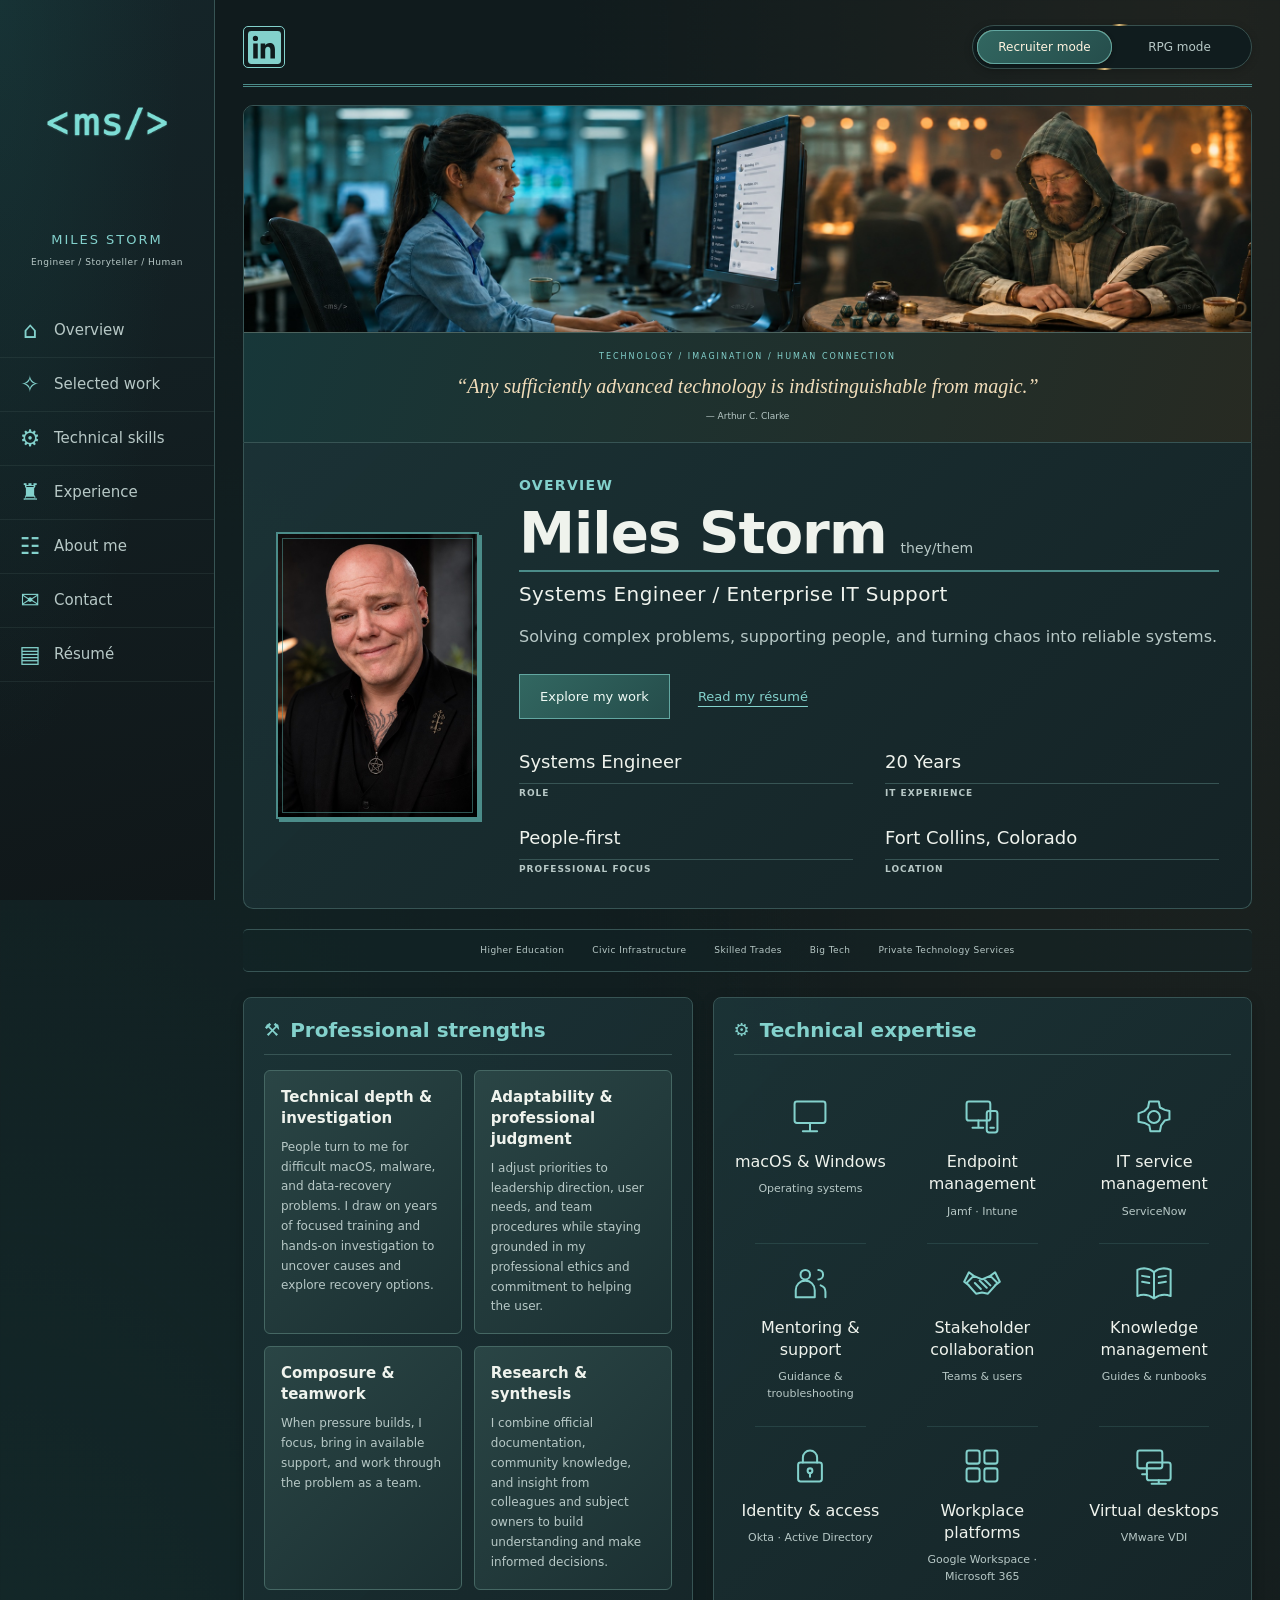
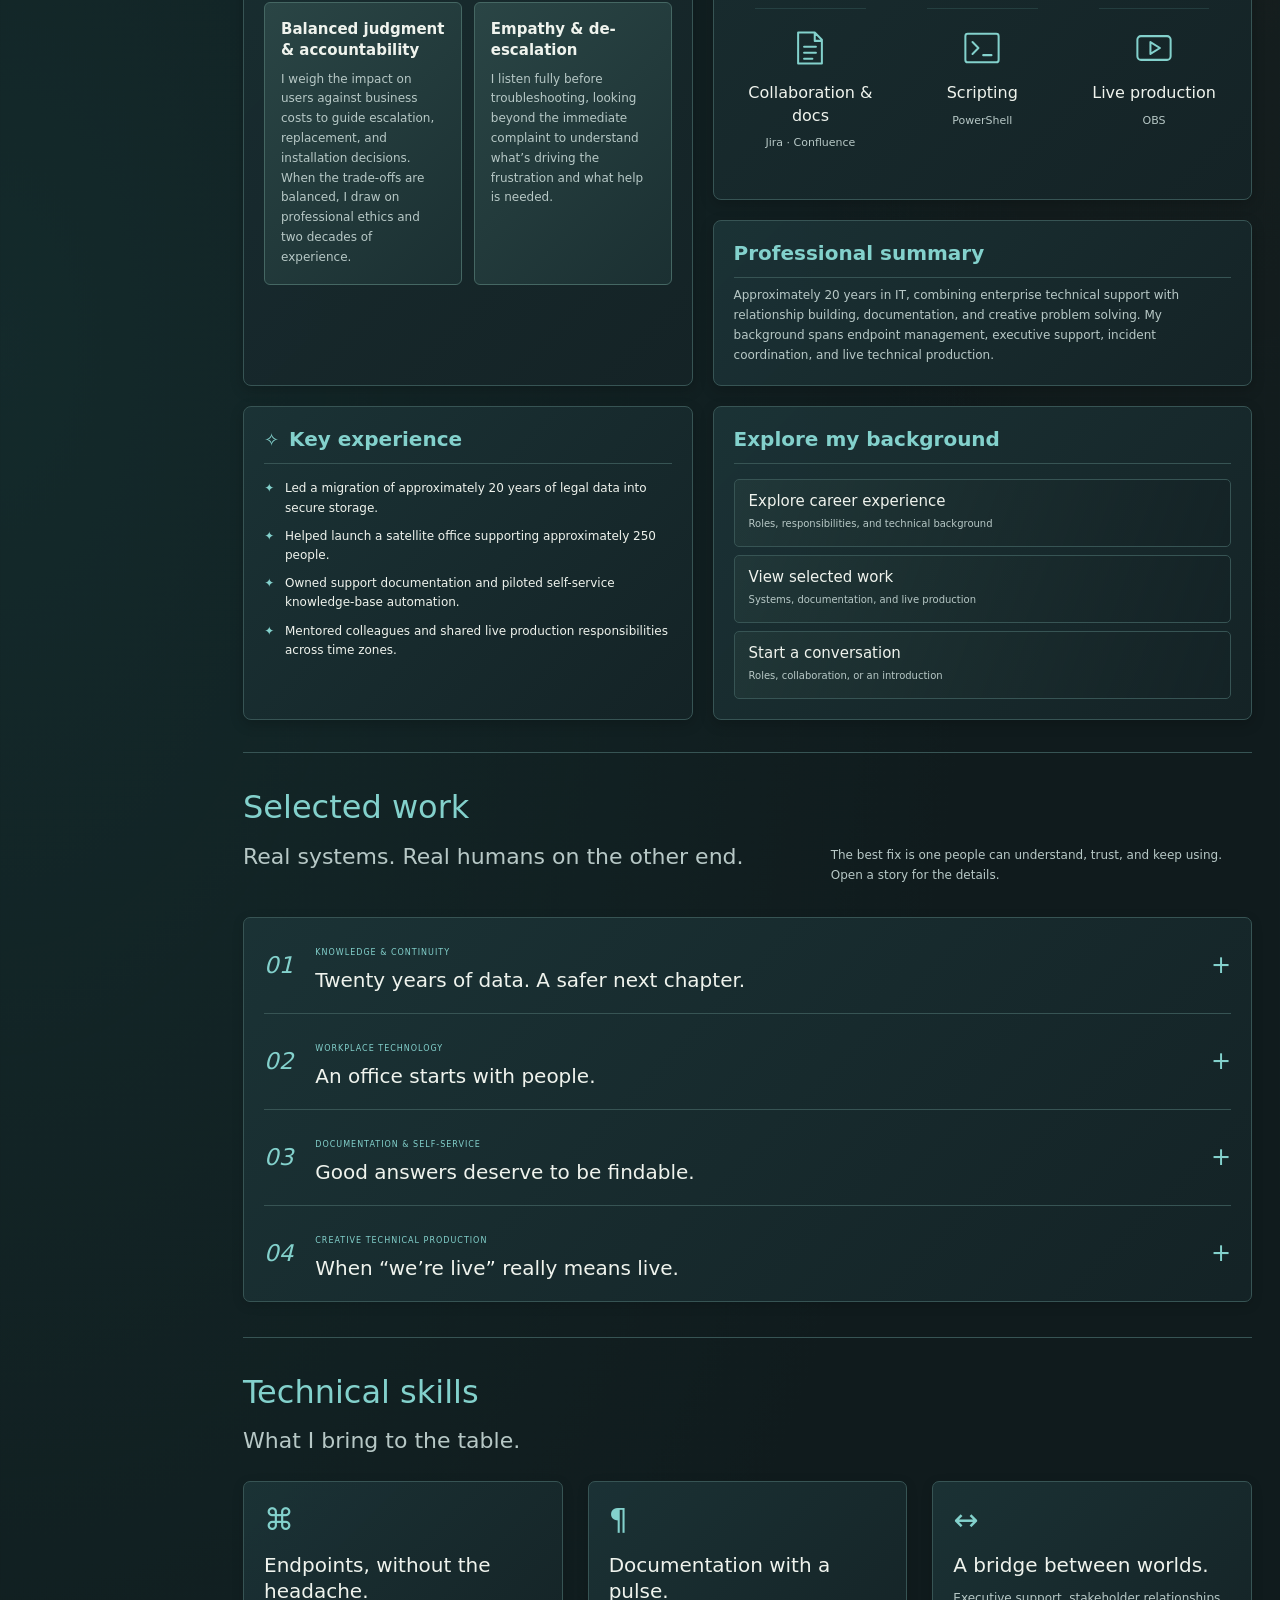
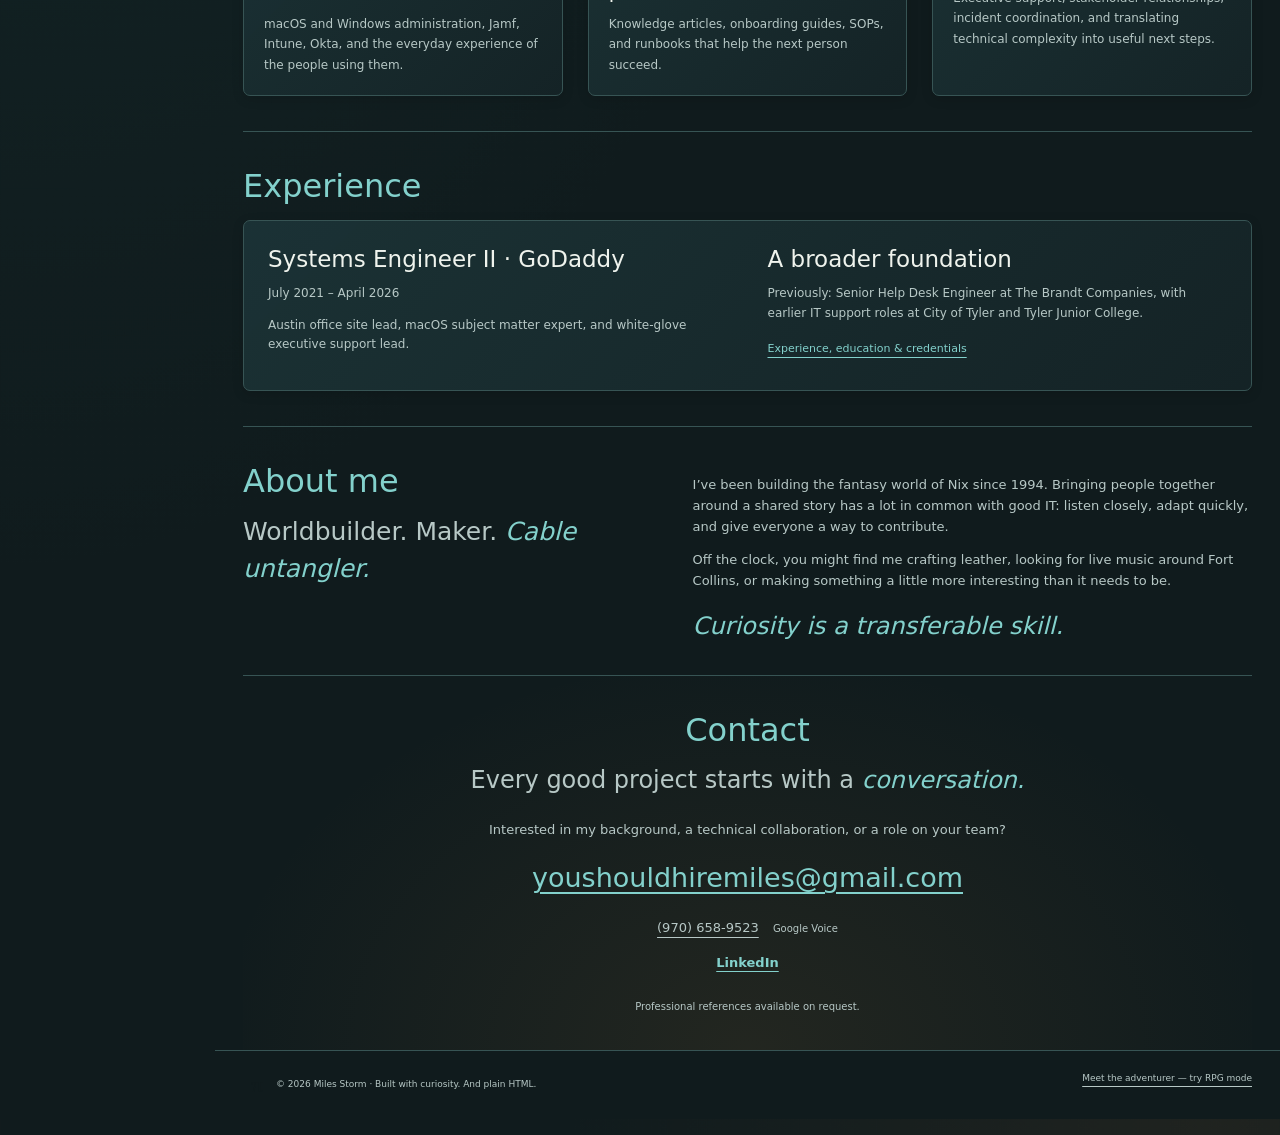
==== commit 1c9d0800: "Glass Cannon Added some Pi. Love you Sandra <3" ====
--- a/index.html
+++ b/index.html
@@ -1,11 +1,11 @@
 <!doctype html>
 <html lang="en" data-mode="recruiter"><head><meta charset="utf-8"><meta name="viewport" content="width=device-width, initial-scale=1"><meta name="description" content="Miles Storm — systems engineer, knowledge builder, and people-first problem solver in Fort Collins, Colorado."><meta name="theme-color" content="#101b1d"><title>Miles Storm | Systems Engineer & Storyteller</title><link rel="stylesheet" href="style.css"><script src="script.js" defer></script></head>
 <body><div class="rune-layer" aria-hidden="true"></div><a class="skip" href="#main">Skip to content</a><header><a class="brand" href="#top"><span class="rpg-logo mode-character" aria-hidden="true"><img class="brand-mark" src="assets/ms-rpg-d20-logo.png" width="512" height="512" alt="" decoding="async"><img class="metal-front" src="assets/ms-rpg-d20-metal.png" width="512" height="512" alt="" decoding="async"></span><span class="terminal-logo mode-recruiter" aria-hidden="true"><img class="brand-mark" src="assets/ms-recruiter-logo.png" width="512" height="512" alt="" decoding="async"><span class="terminal-cursor"></span></span><span>MILES STORM<small>Engineer / Storyteller / Human</small></span></a><button class="menu" aria-expanded="false" aria-controls="navigation" hidden>Menu</button><nav id="navigation" aria-label="Main navigation"><a href="#top"><span aria-hidden="true">⌂</span><span class="mode-character">Character sheet</span><span class="mode-recruiter">Overview</span></a><a href="#work"><span aria-hidden="true">✧</span><span class="mode-character">Feats & achievements</span><span class="mode-recruiter">Selected work</span></a><a href="#skills"><span aria-hidden="true">⚙</span><span class="mode-character">Proficiencies</span><span class="mode-recruiter">Technical skills</span></a><a href="#experience"><span aria-hidden="true">♜</span><span class="mode-character">Campaign history</span><span class="mode-recruiter">Experience</span></a><a href="#about"><span aria-hidden="true">☷</span><span class="mode-character">About the adventurer</span><span class="mode-recruiter">About me</span></a><a href="#contact"><span aria-hidden="true">✉</span><span class="mode-character">Quest board</span><span class="mode-recruiter">Contact</span></a><a href="resume.html"><span aria-hidden="true">▤</span>Résumé</a></nav></header>
-<main id="main"><section class="hero" id="top" tabindex="-1"><div class="mode-bar"><span class="eyebrow"><span class="status"></span> FORT COLLINS, CO · THEY/THEM</span><div class="mode-controls" role="group" aria-label="Portfolio view" hidden><span class="mode-indicator" aria-hidden="true"></span><button data-view="recruiter" aria-pressed="true">Recruiter mode</button><button data-view="character" aria-pressed="false">RPG mode</button></div></div><figure class="technology-banner" aria-labelledby="banner-quote"><a class="banner-image-link" href="assets/technology-and-magic-final-banner.jpg" aria-label="View the technology and magic artwork at full size"><img src="assets/technology-and-magic-final-banner.jpg" width="2172" height="488" alt="A modern technology workspace beside a hooded figure writing by lamplight, connecting technology with fantasy." decoding="async"></a><figcaption><span class="eyebrow banner-kicker">TECHNOLOGY / IMAGINATION / HUMAN CONNECTION</span><blockquote id="banner-quote">“Any sufficiently advanced technology is indistinguishable from magic.”</blockquote><p class="quote-attribution">— Arthur C. Clarke</p></figcaption></figure><div class="hero-grid"><div class="identity-art portrait"><img src="assets/miles-storm-headshot.jpg" width="800" height="800" alt="Miles Storm" fetchpriority="high" decoding="async"></div><div class="hero-copy"><h2 class="navigation-heading"><span class="mode-character">Character sheet</span><span class="mode-recruiter">Overview</span></h2><h1><span class="mode-character">Miles Storm</span><span class="mode-recruiter">Miles Storm</span></h1><p class="role-title">Systems Engineer / Enterprise IT Support</p><p class="intro">Solving complex problems, supporting people, and turning chaos into reliable systems.</p><div class="actions"><a class="button" href="#work">Explore my work</a><a class="text-link" href="resume.html">Read my résumé</a></div><dl class="record-fields" aria-label="Character record fields"><div><dt><span class="mode-character">Character class</span><span class="mode-recruiter">Role</span></dt><dd><span class="mode-character">Systems engineer</span><span class="mode-recruiter">Systems Engineer</span></dd></div><div><dt><span class="mode-character">Experience</span><span class="mode-recruiter">IT experience</span></dt><dd><span class="mode-character">Level 20 Engineer</span><span class="mode-recruiter">20 Years</span></dd></div><div><dt><span class="mode-character">Alignment</span><span class="mode-recruiter">Professional focus</span></dt><dd>People-first</dd></div><div><dt><span class="mode-character">Home region</span><span class="mode-recruiter">Location</span></dt><dd>Fort Collins, Colorado</dd></div></dl></div></div></section>
+<main id="main"><section class="hero" id="top" tabindex="-1"><div class="mode-bar"><a class="header-social-link linkedin-icon-link" href="https://www.linkedin.com/in/milesit" aria-label="LinkedIn profile"><svg viewBox="0 0 24 24" aria-hidden="true" focusable="false"><path fill="currentColor" fill-rule="evenodd" d="M2.5 0h19A2.5 2.5 0 0 1 24 2.5v19a2.5 2.5 0 0 1-2.5 2.5h-19A2.5 2.5 0 0 1 0 21.5v-19A2.5 2.5 0 0 1 2.5 0ZM5.4 3.5a1.9 1.9 0 1 0 0 3.8 1.9 1.9 0 0 0 0-3.8ZM3.8 9v11h3.3V9Zm5.4 0v11h3.3v-6.1c0-1.6.7-2.5 2-2.5 1.2 0 1.8.9 1.8 2.5V20h3.3v-6.8c0-3.1-1.6-4.5-3.8-4.5-1.6 0-2.7.8-3.3 1.8V9Z"/></svg><span class="social-tooltip" role="tooltip">LinkedIn</span></a><div class="mode-controls" role="group" aria-label="Portfolio view" hidden><span class="mode-indicator" aria-hidden="true"></span><button data-view="recruiter" aria-pressed="true">Recruiter mode</button><button data-view="character" aria-pressed="false">RPG mode</button></div></div><figure class="technology-banner" aria-labelledby="banner-quote"><a class="banner-image-link" href="assets/technology-and-magic-final-banner.jpg" aria-label="View the technology and magic artwork at full size"><img src="assets/technology-and-magic-final-banner.jpg" width="2172" height="488" alt="A modern technology workspace beside a hooded figure writing by lamplight, connecting technology with fantasy." decoding="async"></a><figcaption><span class="eyebrow banner-kicker">TECHNOLOGY / IMAGINATION / HUMAN CONNECTION</span><blockquote id="banner-quote">“Any sufficiently advanced technology is indistinguishable from magic.”</blockquote><p class="quote-attribution">— Arthur C. Clarke</p></figcaption></figure><div class="hero-grid"><div class="identity-art portrait"><img src="assets/miles-storm-headshot.jpg" width="800" height="800" alt="Miles Storm" fetchpriority="high" decoding="async"></div><div class="hero-copy"><h2 class="navigation-heading"><span class="mode-character">Character sheet</span><span class="mode-recruiter">Overview</span></h2><h1><span class="mode-character">Miles Storm</span><span class="mode-recruiter">Miles Storm</span><span class="profile-pronouns">they/them</span></h1><p class="role-title">Systems Engineer / Enterprise IT Support</p><p class="intro">Solving complex problems, supporting people, and turning chaos into reliable systems.</p><div class="actions"><a class="button" href="#work">Explore my work</a><a class="text-link" href="resume.html">Read my résumé</a></div><dl class="record-fields" aria-label="Character record fields"><div><dt><span class="mode-character">Character class</span><span class="mode-recruiter">Role</span></dt><dd><span class="mode-character">Systems engineer</span><span class="mode-recruiter">Systems Engineer</span></dd></div><div><dt><span class="mode-character">Experience</span><span class="mode-recruiter">IT experience</span></dt><dd><span class="mode-character">Level 20 Engineer</span><span class="mode-recruiter">20 Years</span></dd></div><div><dt><span class="mode-character">Alignment</span><span class="mode-recruiter">Professional focus</span></dt><dd>People-first</dd></div><div><dt><span class="mode-character">Home region</span><span class="mode-recruiter">Location</span></dt><dd>Fort Collins, Colorado</dd></div></dl></div></div></section>
 
 <div class="skill-strip" aria-label="Sectors served"><span>Higher Education</span><span>Civic Infrastructure</span><span>Skilled Trades</span><span>Big Tech</span><span>Private Technology Services</span></div>
 <section class="overview" aria-label="Professional overview"><div class="overview-grid"><article class="panel strengths"><h2><span aria-hidden="true">⚒</span> <span class="mode-character">Abilities & aptitudes</span><span class="mode-recruiter">Professional strengths</span></h2><p class="panel-subtitle mode-character">Ability · Professional strength · How I work</p><div class="ability-grid"><div class="ability-row"><small>STR</small><div class="ability-copy"><strong>Technical depth &amp; investigation</strong><p>People turn to me for difficult macOS, malware, and data-recovery problems. I draw on years of focused training and hands-on investigation to uncover causes and explore recovery options.</p></div></div><div class="ability-row"><small>DEX</small><div class="ability-copy"><strong>Adaptability &amp; professional judgment</strong><p>I adjust priorities to leadership direction, user needs, and team procedures while staying grounded in my professional ethics and commitment to helping the user.</p></div></div><div class="ability-row"><small>CON</small><div class="ability-copy"><strong>Composure &amp; teamwork</strong><p>When pressure builds, I focus, bring in available support, and work through the problem as a team.</p></div></div><div class="ability-row"><small>INT</small><div class="ability-copy"><strong>Research &amp; synthesis</strong><p>I combine official documentation, community knowledge, and insight from colleagues and subject owners to build understanding and make informed decisions.</p></div></div><div class="ability-row"><small>WIS</small><div class="ability-copy"><strong>Balanced judgment &amp; accountability</strong><p>I weigh the impact on users against business costs to guide escalation, replacement, and installation decisions. When the trade-offs are balanced, I draw on professional ethics and two decades of experience.</p></div></div><div class="ability-row"><small>CHA</small><div class="ability-copy"><strong>Empathy &amp; de-escalation</strong><p>I listen fully before troubleshooting, looking beyond the immediate complaint to understand what’s driving the frustration and what help is needed.</p></div></div></div></article><article class="panel competencies"><h2><span aria-hidden="true">⚙</span> <span class="mode-character">Skills & training</span><span class="mode-recruiter">Technical expertise</span></h2><div class="rpg-proficiency-grid"><div class="rpg-proficiency"><svg viewBox="0 0 32 32" fill="none" stroke="currentColor" stroke-width="1.7" stroke-linecap="round" stroke-linejoin="round" aria-hidden="true" focusable="false"><rect x="4" y="3" width="24" height="18" rx="2"/><path d="M10 28h12M16 21v7M7 7h18"/><path d="m13 10 3-2 3 2-1 5h-4Z"/></svg><h3>macOS &amp; Windows</h3><p>Operating systems</p></div><div class="rpg-proficiency"><svg viewBox="0 0 32 32" fill="none" stroke="currentColor" stroke-width="1.7" stroke-linecap="round" stroke-linejoin="round" aria-hidden="true" focusable="false"><path d="m16 2 13 7-13 7L3 9ZM3 16l13 7 13-7M3 23l13 7 13-7"/></svg><h3>Endpoint management</h3><p>Jamf · Intune</p></div><div class="rpg-proficiency"><svg viewBox="0 0 32 32" fill="none" stroke="currentColor" stroke-width="1.7" stroke-linecap="round" stroke-linejoin="round" aria-hidden="true" focusable="false"><path d="m12 3 8 0 1 5 4 2 4 1v7l-4 1-3 4-1 5h-8l-1-5-4-2-5-1v-7l5-2 3-3Z"/><circle cx="16" cy="16" r="5"/></svg><h3>IT service management</h3><p>ServiceNow</p></div><div class="rpg-proficiency"><svg viewBox="0 0 32 32" fill="none" stroke="currentColor" stroke-width="1.7" stroke-linecap="round" stroke-linejoin="round" aria-hidden="true" focusable="false"><circle cx="16" cy="8" r="4"/><path d="M8 28v-7a8 8 0 0 1 16 0v7ZM2 25v-4a5 5 0 0 1 5-5M30 25v-4a5 5 0 0 0-5-5"/><path d="m16 15-3 6 3 4 3-4Z"/></svg><h3>Mentoring &amp; support</h3><p>Guidance &amp; troubleshooting</p></div><div class="rpg-proficiency"><svg viewBox="0 0 32 32" fill="none" stroke="currentColor" stroke-width="1.7" stroke-linecap="round" stroke-linejoin="round" aria-hidden="true" focusable="false"><circle cx="11" cy="16" r="8"/><circle cx="21" cy="16" r="8"/><path d="M8 4v3M24 25v3M16 2v3M16 27v3"/></svg><h3>Stakeholder collaboration</h3><p>Teams &amp; users</p></div><div class="rpg-proficiency"><svg viewBox="0 0 32 32" fill="none" stroke="currentColor" stroke-width="1.7" stroke-linecap="round" stroke-linejoin="round" aria-hidden="true" focusable="false"><path d="M16 7C12 3 6 3 2 5v22c5-2 10-1 14 2 4-3 9-4 14-2V5c-4-2-10-2-14 2ZM16 7v22M6 10l6 1M6 15l6 1M20 11l6-1M20 16l6-1"/></svg><h3>Knowledge management</h3><p>Guides &amp; runbooks</p></div><div class="rpg-proficiency"><svg viewBox="0 0 32 32" fill="none" stroke="currentColor" stroke-width="1.7" stroke-linecap="round" stroke-linejoin="round" aria-hidden="true" focusable="false"><circle cx="10" cy="11" r="7"/><path d="m15 16 13 13M21 22l4-4M25 26l4-4"/><path d="m10 7 3 4-3 4-3-4Z"/></svg><h3>Identity &amp; access</h3><p>Okta · Active Directory</p></div><div class="rpg-proficiency"><svg viewBox="0 0 32 32" fill="none" stroke="currentColor" stroke-width="1.7" stroke-linecap="round" stroke-linejoin="round" aria-hidden="true" focusable="false"><path d="M3 29V10l5-4 5 4v19M19 29V10l5-4 5 4v19M3 14h10M19 14h10M13 17h6M9 29v-7h14v7M2 29h28"/><path d="M6 3v4M26 3v4"/></svg><h3>Workplace platforms</h3><p>Google Workspace · Microsoft 365</p></div><div class="rpg-proficiency"><svg viewBox="0 0 32 32" fill="none" stroke="currentColor" stroke-width="1.7" stroke-linecap="round" stroke-linejoin="round" aria-hidden="true" focusable="false"><ellipse cx="16" cy="14" rx="10" ry="12"/><ellipse cx="16" cy="14" rx="6" ry="9"/><path d="M5 28h22M9 25v3M23 25v3M13 10l6 8M19 10l-6 8"/></svg><h3>Virtual desktops</h3><p>VMware VDI</p></div><div class="rpg-proficiency"><svg viewBox="0 0 32 32" fill="none" stroke="currentColor" stroke-width="1.7" stroke-linecap="round" stroke-linejoin="round" aria-hidden="true" focusable="false"><path d="M7 3h16v4H7a3 3 0 1 0 0 6h15v16H7V9M11 17h8M11 22h6M23 3a3 3 0 0 1 0 6M22 24h6"/></svg><h3>Collaboration &amp; docs</h3><p>Jira · Confluence</p></div><div class="rpg-proficiency"><svg viewBox="0 0 32 32" fill="none" stroke="currentColor" stroke-width="1.7" stroke-linecap="round" stroke-linejoin="round" aria-hidden="true" focusable="false"><path d="M5 5h22v22H5ZM9 10l5 5-5 5M17 21h6"/><path d="M2 10V2h8M22 30h8v-8"/></svg><h3>Scripting</h3><p>PowerShell</p></div><div class="rpg-proficiency"><svg viewBox="0 0 32 32" fill="none" stroke="currentColor" stroke-width="1.7" stroke-linecap="round" stroke-linejoin="round" aria-hidden="true" focusable="false"><circle cx="16" cy="13" r="10"/><path d="M10 22l-3 6h18l-3-6M6 30h20M10 9l4-2M16 1v3M3 11h3M26 11h3"/><path d="m15 9 6 4-6 4Z"/></svg><h3>Live production</h3><p>OBS</p></div></div><div class="recruiter-proficiency-grid"><div class="recruiter-proficiency"><svg viewBox="0 0 32 32" fill="none" stroke="currentColor" stroke-width="1.7" stroke-linecap="round" stroke-linejoin="round" aria-hidden="true" focusable="false"><rect x="3" y="3" width="26" height="18" rx="2"/><path d="M10 28h12M16 21v7"/></svg><h3>macOS &amp; Windows</h3><p>Operating systems</p></div><div class="recruiter-proficiency"><svg viewBox="0 0 32 32" fill="none" stroke="currentColor" stroke-width="1.7" stroke-linecap="round" stroke-linejoin="round" aria-hidden="true" focusable="false"><rect x="3" y="3" width="20" height="16" rx="2"/><rect x="20" y="11" width="9" height="18" rx="2"/><path d="M8 25h9M13 19v6M23 25h3"/></svg><h3>Endpoint management</h3><p>Jamf · Intune</p></div><div class="recruiter-proficiency"><svg viewBox="0 0 32 32" fill="none" stroke="currentColor" stroke-width="1.7" stroke-linecap="round" stroke-linejoin="round" aria-hidden="true" focusable="false"><path d="m12 3 8 0 1 5 4 2 4 1v7l-4 1-3 4-1 5h-8l-1-5-4-2-5-1v-7l5-2 3-3Z"/><circle cx="16" cy="16" r="5"/></svg><h3>IT service management</h3><p>ServiceNow</p></div><div class="recruiter-proficiency"><svg viewBox="0 0 32 32" fill="none" stroke="currentColor" stroke-width="1.7" stroke-linecap="round" stroke-linejoin="round" aria-hidden="true" focusable="false"><circle cx="12" cy="9" r="4"/><path d="M4 28v-6a8 8 0 0 1 16 0v6ZM23 5a4 4 0 0 1 0 8M25 18a6 6 0 0 1 4 6v4"/></svg><h3>Mentoring &amp; support</h3><p>Guidance &amp; troubleshooting</p></div><div class="recruiter-proficiency"><svg viewBox="0 0 32 32" fill="none" stroke="currentColor" stroke-width="1.7" stroke-linecap="round" stroke-linejoin="round" aria-hidden="true" focusable="false"><path d="m3 16 6-6 7 3 7-3 6 6-8 9-5-1-5 1ZM9 10l-4-3-4 8 4 3M23 10l4-3 4 8-4 3M10 16l5 5M14 14l6 6M18 13l5 5"/></svg><h3>Stakeholder collaboration</h3><p>Teams &amp; users</p></div><div class="recruiter-proficiency"><svg viewBox="0 0 32 32" fill="none" stroke="currentColor" stroke-width="1.7" stroke-linecap="round" stroke-linejoin="round" aria-hidden="true" focusable="false"><path d="M16 7C12 3 6 3 2 5v22c5-2 10-1 14 2 4-3 9-4 14-2V5c-4-2-10-2-14 2ZM16 7v22M6 10l6 1M6 15l6 1M20 11l6-1M20 16l6-1"/></svg><h3>Knowledge management</h3><p>Guides &amp; runbooks</p></div><div class="recruiter-proficiency"><svg viewBox="0 0 32 32" fill="none" stroke="currentColor" stroke-width="1.7" stroke-linecap="round" stroke-linejoin="round" aria-hidden="true" focusable="false"><rect x="6" y="13" width="20" height="16" rx="2"/><path d="M10 13V9a6 6 0 0 1 12 0v4"/><circle cx="16" cy="20" r="2"/><path d="M16 22v3"/></svg><h3>Identity &amp; access</h3><p>Okta · Active Directory</p></div><div class="recruiter-proficiency"><svg viewBox="0 0 32 32" fill="none" stroke="currentColor" stroke-width="1.7" stroke-linecap="round" stroke-linejoin="round" aria-hidden="true" focusable="false"><rect x="3" y="3" width="11" height="11" rx="2"/><rect x="18" y="3" width="11" height="11" rx="2"/><rect x="3" y="18" width="11" height="11" rx="2"/><rect x="18" y="18" width="11" height="11" rx="2"/></svg><h3>Workplace platforms</h3><p>Google Workspace · Microsoft 365</p></div><div class="recruiter-proficiency"><svg viewBox="0 0 32 32" fill="none" stroke="currentColor" stroke-width="1.7" stroke-linecap="round" stroke-linejoin="round" aria-hidden="true" focusable="false"><rect x="2" y="3" width="21" height="15" rx="2"/><rect x="10" y="13" width="20" height="15" rx="2"/><path d="M6 23h4M20 28v3M14 31h12"/></svg><h3>Virtual desktops</h3><p>VMware VDI</p></div><div class="recruiter-proficiency"><svg viewBox="0 0 32 32" fill="none" stroke="currentColor" stroke-width="1.7" stroke-linecap="round" stroke-linejoin="round" aria-hidden="true" focusable="false"><path d="M6 3h14l6 6v20H6ZM20 3v7h6M11 15h10M11 20h10M11 25h7"/></svg><h3>Collaboration &amp; docs</h3><p>Jira · Confluence</p></div><div class="recruiter-proficiency"><svg viewBox="0 0 32 32" fill="none" stroke="currentColor" stroke-width="1.7" stroke-linecap="round" stroke-linejoin="round" aria-hidden="true" focusable="false"><rect x="2" y="4" width="28" height="24" rx="2"/><path d="m8 11 5 5-5 5M17 22h7"/></svg><h3>Scripting</h3><p>PowerShell</p></div><div class="recruiter-proficiency"><svg viewBox="0 0 32 32" fill="none" stroke="currentColor" stroke-width="1.7" stroke-linecap="round" stroke-linejoin="round" aria-hidden="true" focusable="false"><rect x="2" y="6" width="28" height="20" rx="3"/><path d="m13 11 8 5-8 5Z"/></svg><h3>Live production</h3><p>OBS</p></div></div></article><article class="panel backstory"><h2><span class="mode-character">Character background</span><span class="mode-recruiter">Professional summary</span></h2><p>Approximately 20 years in IT, combining enterprise technical support with relationship building, documentation, and creative problem solving. My background spans endpoint management, executive support, incident coordination, and live technical production.</p></article><article class="panel achievements"><h2><span aria-hidden="true">✧</span> <span class="mode-character">Feats & special abilities</span><span class="mode-recruiter">Key experience</span></h2><ul><li>Led a migration of approximately 20 years of legal data into secure storage.</li><li>Helped launch a satellite office supporting approximately 250 people.</li><li>Owned support documentation and piloted self-service knowledge-base automation.</li><li>Mentored colleagues and shared live production responsibilities across time zones.</li></ul></article><article class="panel opportunities"><h2><span class="mode-character">Available quests</span><span class="mode-recruiter">Explore my background</span></h2><a href="#experience"><strong>Explore career experience</strong><small>Roles, responsibilities, and technical background</small></a><a href="#work"><strong>View selected work</strong><small>Systems, documentation, and live production</small></a><a href="#contact"><strong>Start a conversation</strong><small>Roles, collaboration, or an introduction</small></a></article></div></section><section id="work"><div class="section-heading"><div><h2 class="navigation-heading"><span class="mode-character">Feats &amp; achievements</span><span class="mode-recruiter">Selected work</span></h2><p class="section-subtitle">Real systems. Real humans on the other end.</p></div><p>The best fix is one people can understand, trust, and keep using. Open a story for the details.</p></div><div class="projects"><details><summary><span class="number">01</span><span><small>Knowledge & continuity</small><h3>Twenty years of data. A safer next chapter.</h3></span><span class="plus" aria-hidden="true">+</span></summary><div class="detail"><p>Led a legal data migration moving approximately two decades of information into secure storage. Combined technical coordination with attention to the people relying on that information.</p><p class="tags">Data migration · Stakeholder coordination · Secure storage</p></div></details><details><summary><span class="number">02</span><span><small>Workplace technology</small><h3>An office starts with people.</h3></span><span class="plus" aria-hidden="true">+</span></summary><div class="detail"><p>Helped launch a satellite office supporting approximately 250 people, bringing together workplace technology, user support, and practical coordination.</p><p class="tags">Office launch · End-user experience · Technical coordination</p></div></details><details><summary><span class="number">03</span><span><small>Documentation & self-service</small><h3>Good answers deserve to be findable.</h3></span><span class="plus" aria-hidden="true">+</span></summary><div class="detail"><p>Owned support documentation and knowledge resources, and piloted self-service knowledge-base automation. Turned the things support teams know into answers people can use.</p><p class="tags">Knowledge management · SOPs · Self-service</p></div></details><details><summary><span class="number">04</span><span><small>Creative technical production</small><h3>When “we’re live” really means live.</h3></span><span class="plus" aria-hidden="true">+</span></summary><div class="detail"><p>Produced weekly tabletop livestreams for approximately two years with Natural Ruckus. Managed OBS, overlays, audio, live troubleshooting, and show coordination. Trained a Prague-based collaborator to share production duties across time zones. One campaign ran roughly 45 episodes; charity broadcasts supported community fundraising.</p><p class="tags">OBS · Audio · Remote collaboration · Mentoring</p></div></details></div></section>
 <section id="skills"><h2 class="navigation-heading"><span class="mode-character">Proficiencies</span><span class="mode-recruiter">Technical skills</span></h2><p class="section-subtitle">What I bring to the table.</p><div class="skill-grid"><article><span class="icon" aria-hidden="true">⌘</span><h3>Endpoints, without the headache.</h3><p>macOS and Windows administration, Jamf, Intune, Okta, and the everyday experience of the people using them.</p></article><article><span class="icon" aria-hidden="true">¶</span><h3>Documentation with a pulse.</h3><p>Knowledge articles, onboarding guides, SOPs, and runbooks that help the next person succeed.</p></article><article><span class="icon" aria-hidden="true">↔</span><h3>A bridge between worlds.</h3><p>Executive support, stakeholder relationships, incident coordination, and translating technical complexity into useful next steps.</p></article></div></section><section id="experience" class="experience-section"><h2 class="navigation-heading"><span class="mode-character">Campaign history</span><span class="mode-recruiter">Experience</span></h2><div class="experience"><div><h3>Systems Engineer II · GoDaddy</h3><p>July 2021 – April 2026</p><p>Austin office site lead, macOS subject matter expert, and white-glove executive support lead.</p></div><div><h3>A broader foundation</h3><p>Previously: Senior Help Desk Engineer at The Brandt Companies, with earlier IT support roles at City of Tyler and Tyler Junior College.</p><a class="text-link" href="resume.html">Experience, education & credentials</a></div></div></section>
 <section id="about" class="about"><div><h2 class="navigation-heading"><span class="mode-character">About the adventurer</span><span class="mode-recruiter">About me</span></h2><p class="section-subtitle">Worldbuilder. Maker. <em>Cable untangler.</em></p></div><div><p>I’ve been building the fantasy world of Nix since 1994. Bringing people together around a shared story has a lot in common with good IT: listen closely, adapt quickly, and give everyone a way to contribute.</p><p>Off the clock, you might find me crafting leather, looking for live music around Fort Collins, or making something a little more interesting than it needs to be.</p><p class="pullquote">Curiosity is a transferable skill.</p></div></section>
 <section class="adventure mode-character" aria-labelledby="adventure-title"><p class="eyebrow">OPTIONAL SIDE QUEST</p><h2 id="adventure-title">A tiny troubleshooting adventure.</h2><p>You arrive at a desk. “Nothing works,” says the person sitting there. Your first move?</p><div class="choices" hidden><button data-choice="listen">Ask what they were trying to do.</button><button data-choice="reboot">Try the classic reboot.</button><button data-choice="logs">Investigate the logs.</button></div><p id="quest-result" aria-live="polite">Enable JavaScript to try the troubleshooting choices.</p></section>
-<section id="contact" class="contact"><h2 class="navigation-heading"><span class="mode-character">Quest board</span><span class="mode-recruiter">Contact</span></h2><p class="section-subtitle">Every good project starts with a <em>conversation.</em></p><p>Interested in my background, a technical collaboration, or a role on your team?</p><a class="email" href="mailto:youshouldhiremiles@gmail.com">youshouldhiremiles@gmail.com</a><p><a href="tel:+19706589523">(970) 658-9523</a> <span class="phone-label">Google Voice</span></p><p class="references">Professional references available on request.</p></section></main><footer><span>© 2026 Miles Storm · Built with curiosity. And plain HTML.</span><a href="#top" data-return-top>Back to top</a></footer><p class="sr-only" id="mode-status" aria-live="polite"></p></body></html>+<section id="contact" class="contact"><h2 class="navigation-heading"><span class="mode-character">Quest board</span><span class="mode-recruiter">Contact</span></h2><p class="section-subtitle">Every good project starts with a <em>conversation.</em></p><p>Interested in my background, a technical collaboration, or a role on your team?</p><a class="email" href="mailto:youshouldhiremiles@gmail.com">youshouldhiremiles@gmail.com</a><p><a href="tel:+19706589523">(970) 658-9523</a> <span class="phone-label">Google Voice</span></p><p class="social-link"><a href="https://www.linkedin.com/in/milesit">LinkedIn</a></p><p class="references">Professional references available on request.</p></section></main><footer><span class="copyright"><a class="secret-pi" href="game/index.html" aria-label="Play Glass Cannon, the hidden arcade game">π</a>© 2026 Miles Storm · Built with curiosity. And plain HTML.</span><a href="#top" data-return-top>Back to top</a></footer><p class="sr-only" id="mode-status" aria-live="polite"></p></body></html>
--- a/style.css
+++ b/style.css
@@ -483,3 +483,23 @@
 html[data-mode=recruiter] .hero-grid .actions .button:hover{background:#326761;border-color:#83d1cc}
 @media(forced-colors:active){html[data-mode=recruiter] .hero-grid .actions .button{background:ButtonFace;border-color:ButtonText;color:ButtonText}}
 }
+
+.contact .social-link{margin:14px 0 0}
+.contact .social-link a{color:var(--accent);font-weight:600;text-underline-offset:4px}
+
+/* Social access above the banner; pronouns accompany the person's name. */
+.header-social-link{font:600 13px/1.5 system-ui,sans-serif;color:var(--accent);text-decoration:underline;text-underline-offset:4px;letter-spacing:.3px}
+html[data-mode] .hero-grid h1{display:flex;flex-wrap:wrap;align-items:baseline;column-gap:14px;row-gap:6px}
+html[data-mode] .hero-grid h1 .profile-pronouns{font:400 14px/1.5 system-ui,sans-serif;font-variant:normal;text-transform:none;letter-spacing:0;color:var(--muted);white-space:nowrap}
+@media(max-width:620px){html[data-mode] .hero-grid h1 .profile-pronouns{font-size:12px}}
+
+/* Approved LinkedIn icon, close-fitting fine border, and accessible hover hint. */
+.linkedin-icon-link{display:inline-flex;position:relative;align-items:center;justify-content:center;flex:none;padding:3.5px;border:1px solid currentColor;border-radius:5px;line-height:0;text-decoration:none;color:var(--accent)}
+.linkedin-icon-link svg{display:block;width:33px;height:33px}
+.linkedin-icon-link .social-tooltip{position:absolute;top:calc(100% + 9px);left:0;z-index:10;display:block;padding:7px 10px;border:1px solid var(--edge);border-radius:4px;background:var(--paper);color:var(--ink);font:12px/1.4 system-ui,sans-serif;letter-spacing:0;white-space:nowrap;opacity:0;visibility:hidden;pointer-events:none}
+.linkedin-icon-link:hover .social-tooltip,.linkedin-icon-link:focus-visible .social-tooltip{opacity:1;visibility:visible;pointer-events:auto}
+.linkedin-icon-link::after{content:'';position:absolute;top:100%;left:0;width:100%;height:10px}
+.linkedin-icon-link:focus-visible{outline:2px solid var(--accent);outline-offset:4px}
+
+/* The Net-inspired arcade easter egg, immediately before the copyright. */
+footer{background:var(--bg)}.copyright{display:flex;align-items:center;flex-wrap:wrap}.secret-pi{display:inline-flex;align-items:center;justify-content:center;flex:0 0 28px;width:28px;height:28px;margin-right:5px;font:22px/1 Georgia,serif;text-decoration:none;color:var(--bg);background:transparent;border:0;box-shadow:none}.secret-pi:hover,.secret-pi:focus-visible{color:#fff;text-decoration:none}.secret-pi:focus-visible{outline:1px solid #fff;outline-offset:2px;border-radius:3px}
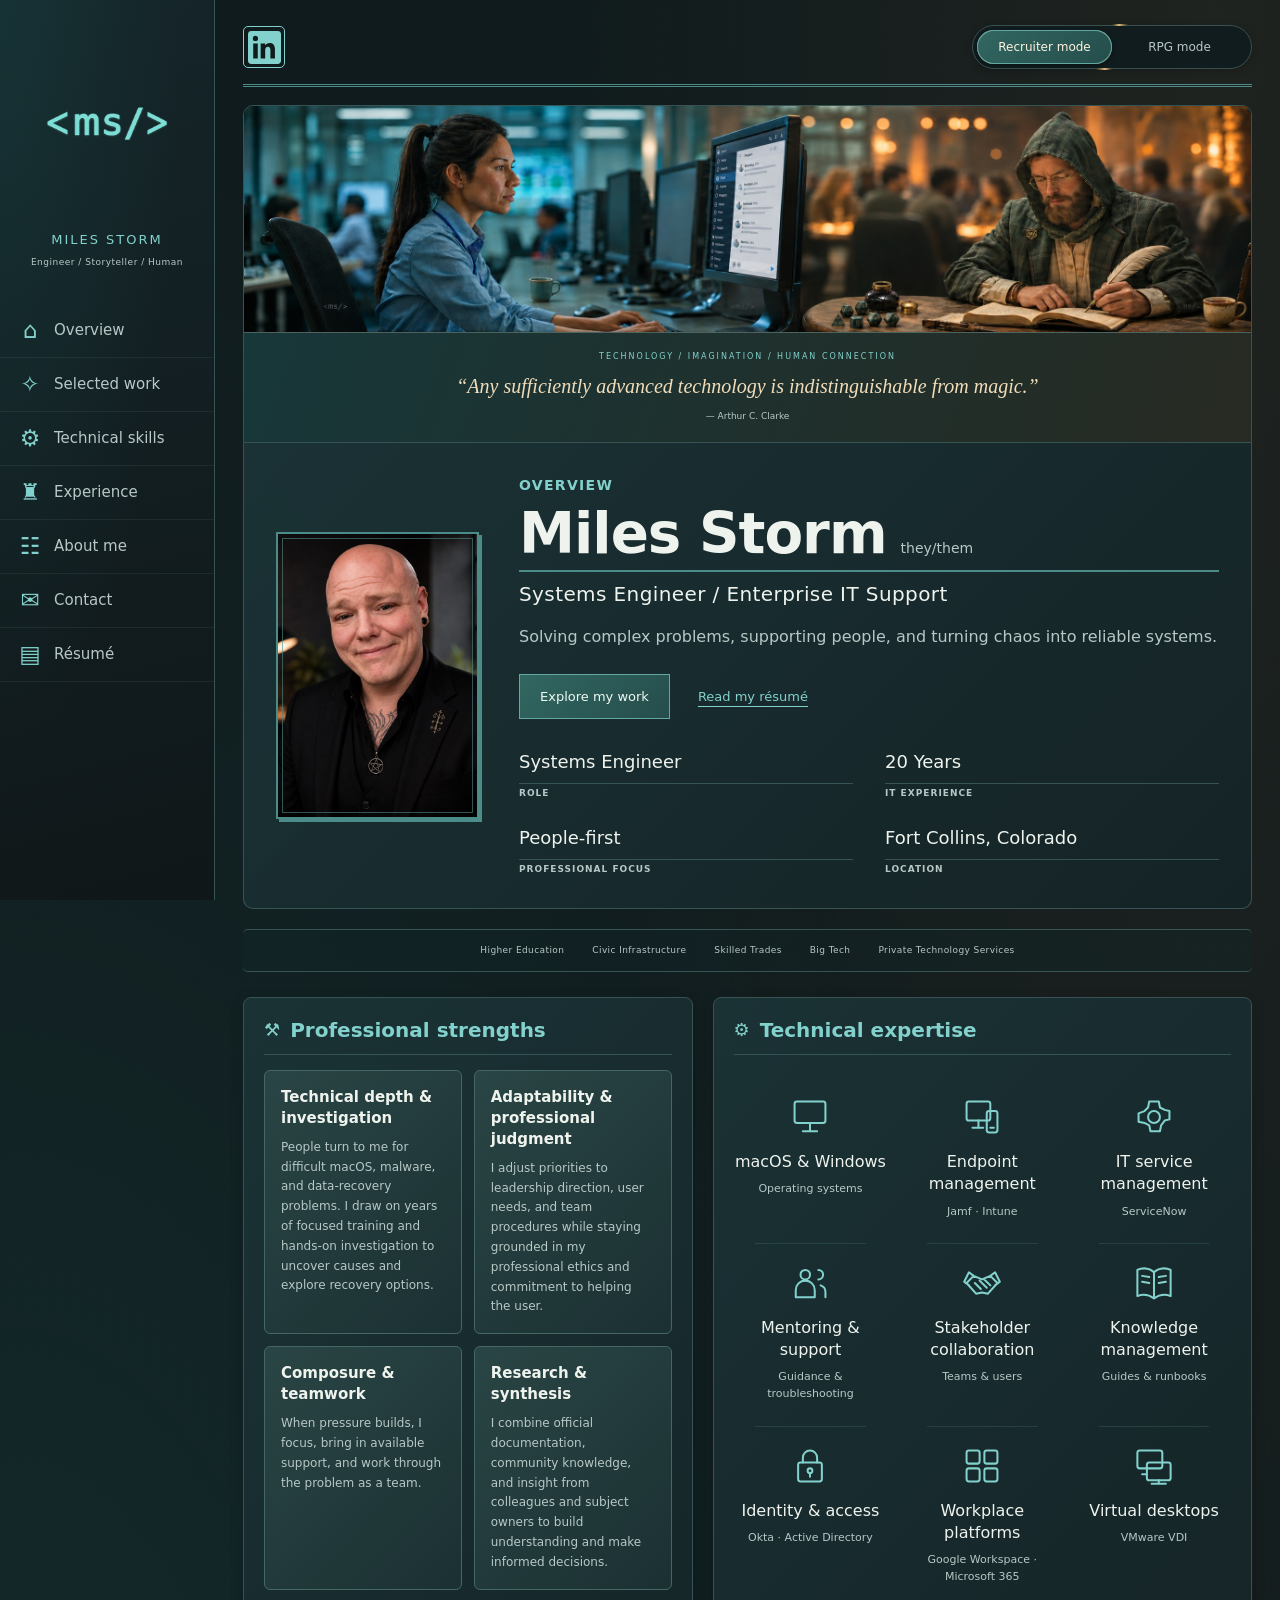
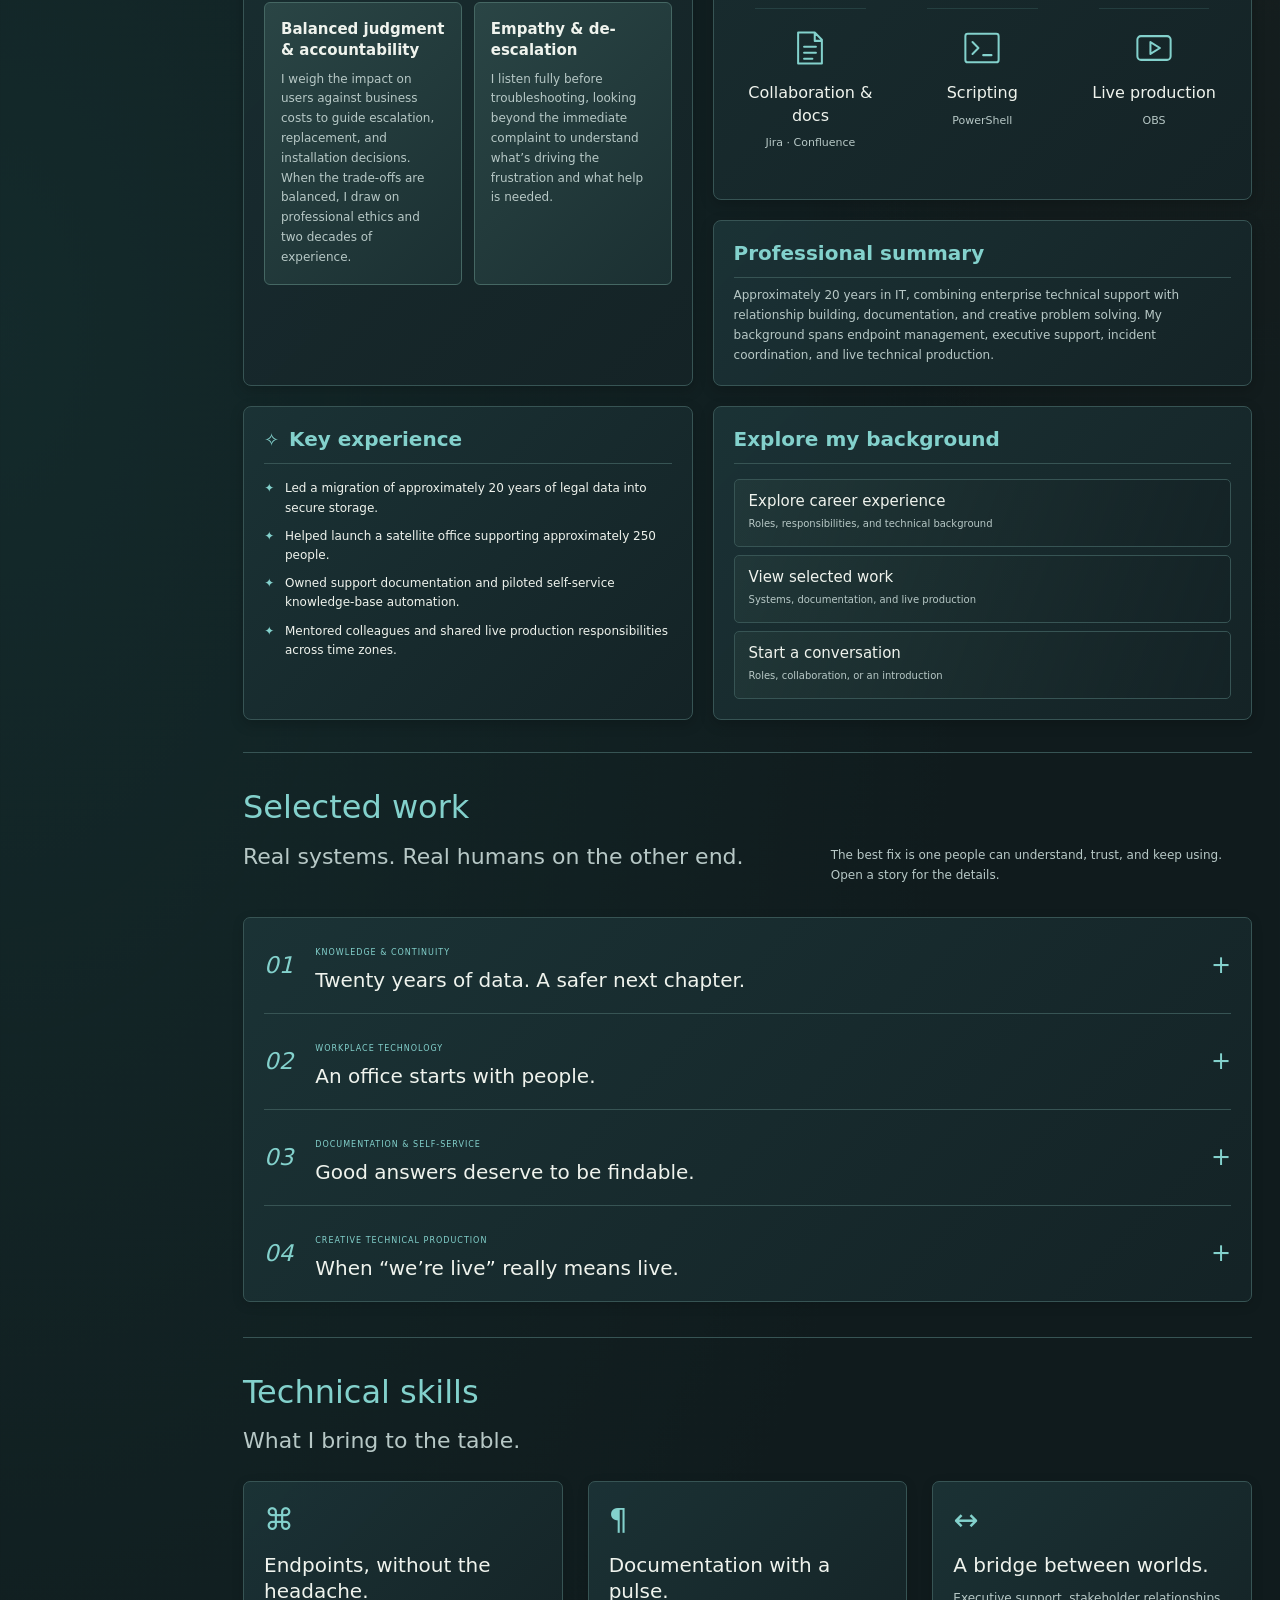
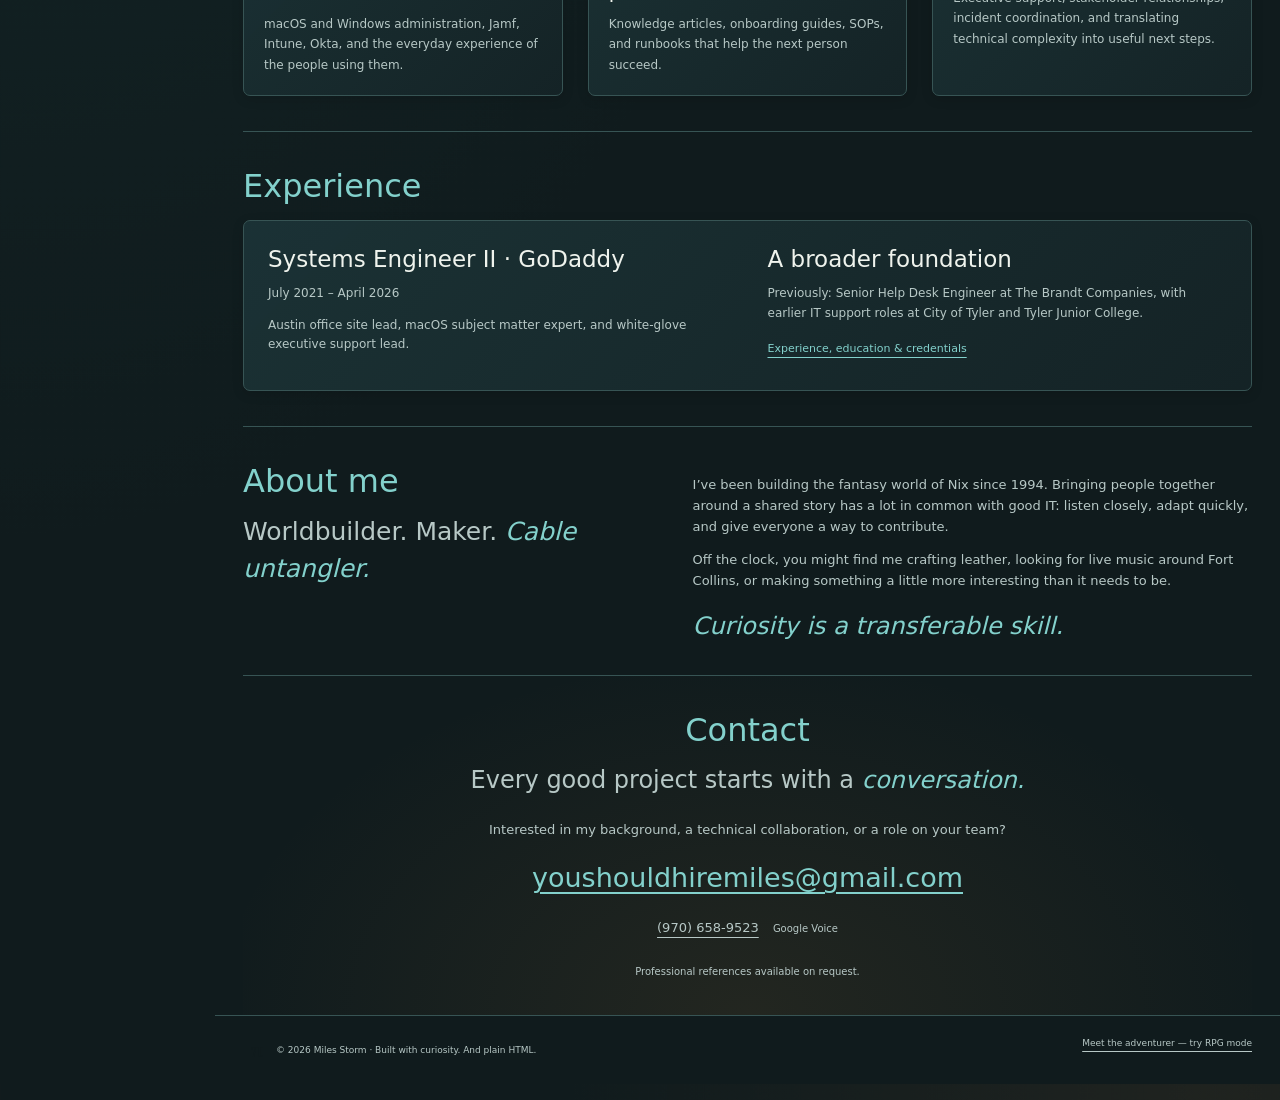
==== commit dc049c05: "Update index.html" ====
--- a/index.html
+++ b/index.html
@@ -8,4 +8,4 @@
 <section id="skills"><h2 class="navigation-heading"><span class="mode-character">Proficiencies</span><span class="mode-recruiter">Technical skills</span></h2><p class="section-subtitle">What I bring to the table.</p><div class="skill-grid"><article><span class="icon" aria-hidden="true">⌘</span><h3>Endpoints, without the headache.</h3><p>macOS and Windows administration, Jamf, Intune, Okta, and the everyday experience of the people using them.</p></article><article><span class="icon" aria-hidden="true">¶</span><h3>Documentation with a pulse.</h3><p>Knowledge articles, onboarding guides, SOPs, and runbooks that help the next person succeed.</p></article><article><span class="icon" aria-hidden="true">↔</span><h3>A bridge between worlds.</h3><p>Executive support, stakeholder relationships, incident coordination, and translating technical complexity into useful next steps.</p></article></div></section><section id="experience" class="experience-section"><h2 class="navigation-heading"><span class="mode-character">Campaign history</span><span class="mode-recruiter">Experience</span></h2><div class="experience"><div><h3>Systems Engineer II · GoDaddy</h3><p>July 2021 – April 2026</p><p>Austin office site lead, macOS subject matter expert, and white-glove executive support lead.</p></div><div><h3>A broader foundation</h3><p>Previously: Senior Help Desk Engineer at The Brandt Companies, with earlier IT support roles at City of Tyler and Tyler Junior College.</p><a class="text-link" href="resume.html">Experience, education & credentials</a></div></div></section>
 <section id="about" class="about"><div><h2 class="navigation-heading"><span class="mode-character">About the adventurer</span><span class="mode-recruiter">About me</span></h2><p class="section-subtitle">Worldbuilder. Maker. <em>Cable untangler.</em></p></div><div><p>I’ve been building the fantasy world of Nix since 1994. Bringing people together around a shared story has a lot in common with good IT: listen closely, adapt quickly, and give everyone a way to contribute.</p><p>Off the clock, you might find me crafting leather, looking for live music around Fort Collins, or making something a little more interesting than it needs to be.</p><p class="pullquote">Curiosity is a transferable skill.</p></div></section>
 <section class="adventure mode-character" aria-labelledby="adventure-title"><p class="eyebrow">OPTIONAL SIDE QUEST</p><h2 id="adventure-title">A tiny troubleshooting adventure.</h2><p>You arrive at a desk. “Nothing works,” says the person sitting there. Your first move?</p><div class="choices" hidden><button data-choice="listen">Ask what they were trying to do.</button><button data-choice="reboot">Try the classic reboot.</button><button data-choice="logs">Investigate the logs.</button></div><p id="quest-result" aria-live="polite">Enable JavaScript to try the troubleshooting choices.</p></section>
-<section id="contact" class="contact"><h2 class="navigation-heading"><span class="mode-character">Quest board</span><span class="mode-recruiter">Contact</span></h2><p class="section-subtitle">Every good project starts with a <em>conversation.</em></p><p>Interested in my background, a technical collaboration, or a role on your team?</p><a class="email" href="mailto:youshouldhiremiles@gmail.com">youshouldhiremiles@gmail.com</a><p><a href="tel:+19706589523">(970) 658-9523</a> <span class="phone-label">Google Voice</span></p><p class="social-link"><a href="https://www.linkedin.com/in/milesit">LinkedIn</a></p><p class="references">Professional references available on request.</p></section></main><footer><span class="copyright"><a class="secret-pi" href="game/index.html" aria-label="Play Glass Cannon, the hidden arcade game">π</a>© 2026 Miles Storm · Built with curiosity. And plain HTML.</span><a href="#top" data-return-top>Back to top</a></footer><p class="sr-only" id="mode-status" aria-live="polite"></p></body></html>+<section id="contact" class="contact"><h2 class="navigation-heading"><span class="mode-character">Quest board</span><span class="mode-recruiter">Contact</span></h2><p class="section-subtitle">Every good project starts with a <em>conversation.</em></p><p>Interested in my background, a technical collaboration, or a role on your team?</p><a class="email" href="mailto:youshouldhiremiles@gmail.com">youshouldhiremiles@gmail.com</a><p><a href="tel:+19706589523">(970) 658-9523</a> <span class="phone-label">Google Voice</span></p><p class="references">Professional references available on request.</p></section></main><footer><span class="copyright"><a class="secret-pi" href="game/index.html" aria-label="Play Glass Cannon, the hidden arcade game">π</a>© 2026 Miles Storm · Built with curiosity. And plain HTML.</span><a href="#top" data-return-top>Back to top</a></footer><p class="sr-only" id="mode-status" aria-live="polite"></p></body></html>
